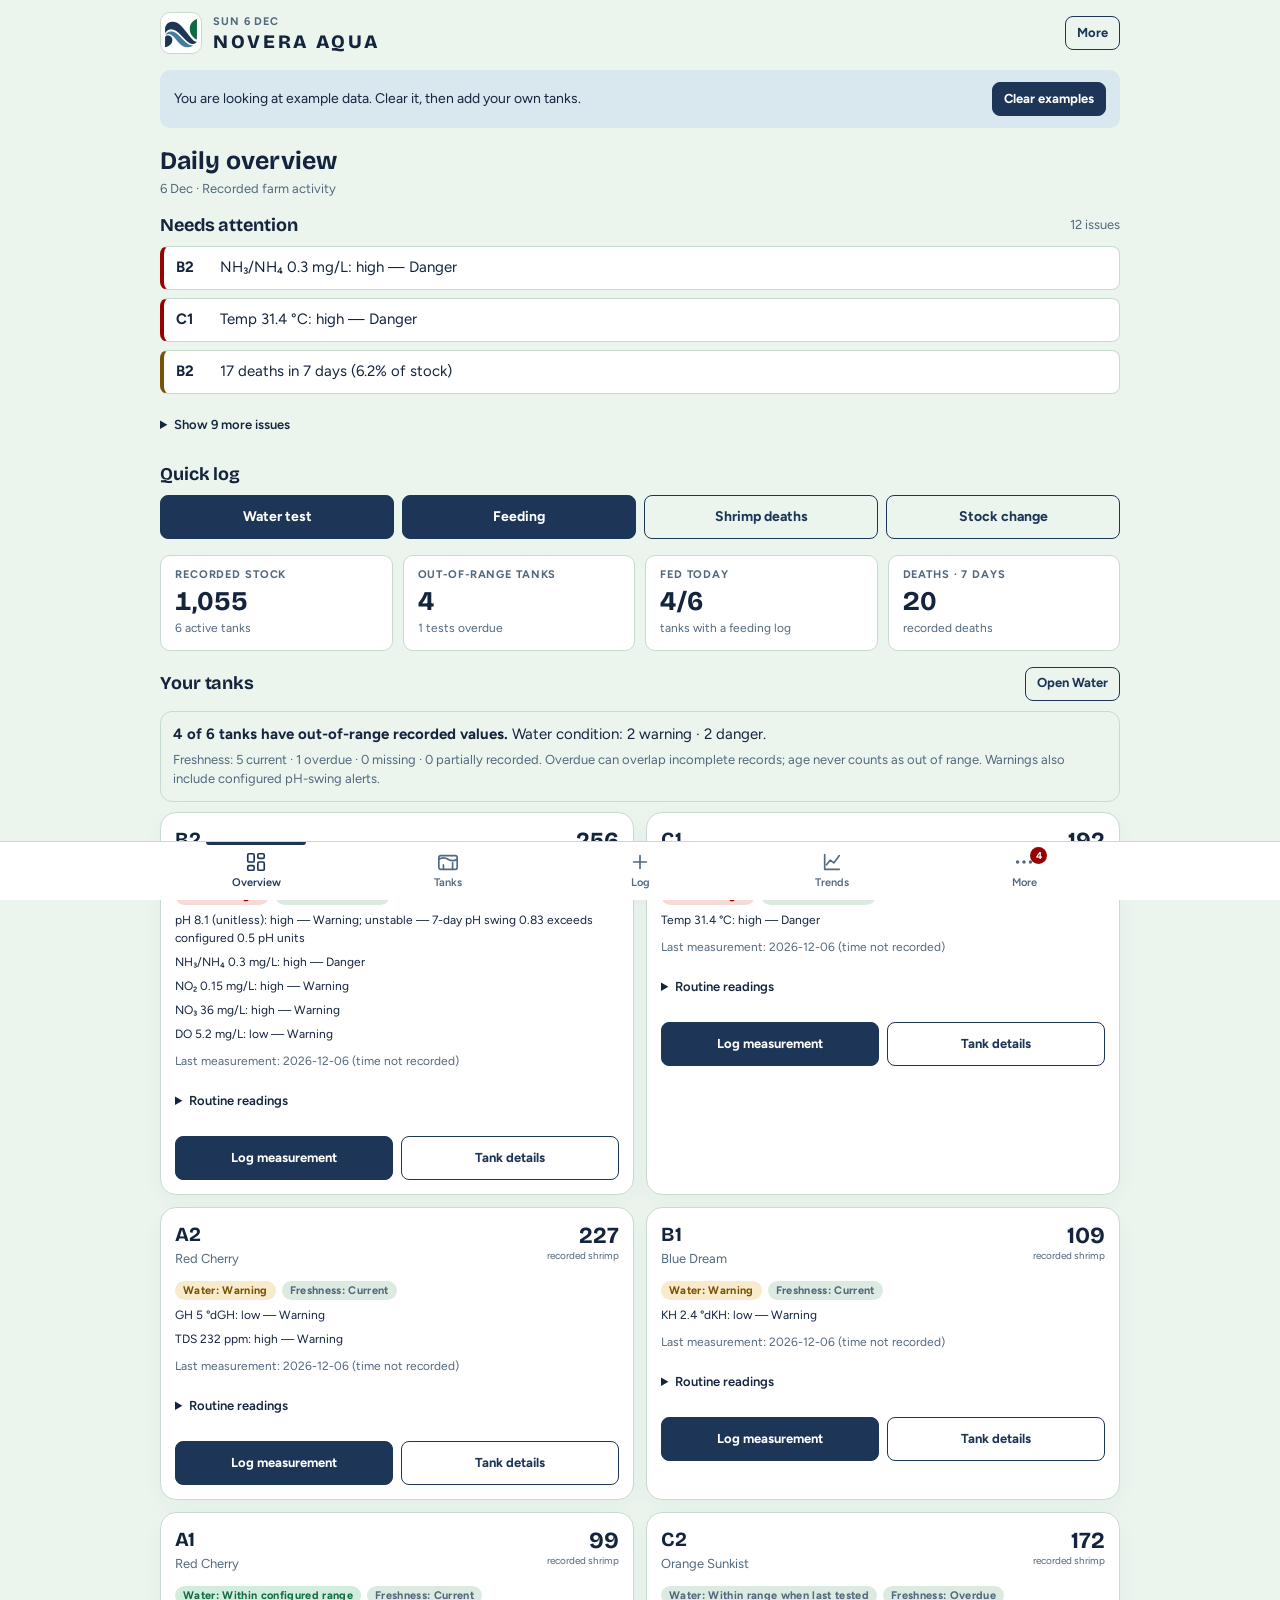
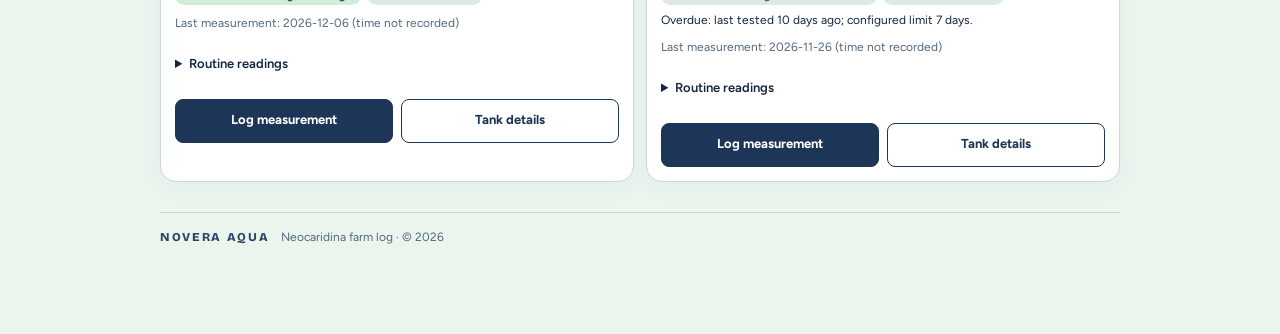
==== index.html @ b5bb6a32 "Streamline navigation and require explicit tank selection for manual logging" ====
<!doctype html>
<html lang="en">
<head>
<meta charset="utf-8">
<meta name="viewport" content="width=device-width,initial-scale=1,viewport-fit=cover">
<link rel="icon" type="image/png" href="./favicon.png">
<link rel="apple-touch-icon" href="./favicon.png">
<meta name="theme-color" content="#1D3557">
<style>:root{color-scheme:light;padding-top:env(safe-area-inset-top,0px);padding-bottom:env(safe-area-inset-bottom,0px)}html{scroll-padding-top:env(safe-area-inset-top,0px)}img{max-width:100%}[hidden]:not([hidden=until-found i]){display:none!important}

</style>
<title>NOVERA AQUA</title>
<link rel="stylesheet" href="./assets/ocr.css?v=20261026-1">
<script src="./assets/ocr-parser.js?v=20261026-1"></script>
<script src="./assets/ocr.js?v=20261026-1"></script>
<link rel="stylesheet" href="https://fonts.googleapis.com/css2?family=Bricolage+Grotesque:wght@500;700;800&family=Figtree:wght@400;500;600;700&display=swap">
<style>
/* Layout: branded masthead on the home view, sticky logo header, one column of cards (two on wide screens), bottom tab bar. Brand palette: Oxblood, Oxford Navy, Cerulean, Turf Green, Mint Cream. Status colours (ok / watch / danger) stay separate from the navy accent. */
:root{
  --logo:url("[data-uri]");
  --bg:#EBF5EE; --surface:#FFFFFF; --surface2:#DCEBE1; --ink:#14243D; --ink2:#2C4466; --muted:#52687D; --line:#C8DBD0;
  --accent:#1D3557; --accentInk:#FFFFFF; --accentSoft:#D9E7EF;
  --ok:#126B42; --okSoft:#D3EDDD; --warn:#7A5206; --warnSoft:#F8EBCB; --bad:#960200; --badSoft:#F6DAD7;
  --brandBg:#1D3557; --brandInk:#EBF5EE; --brandMuted:#B4CBDC; --cer:#457B9D; --green:#157A4C; --mint:#EBF5EE; --logoBg:#FFFFFF;
  --display:'Bricolage Grotesque',system-ui,-apple-system,'Segoe UI',sans-serif;
  --body:'Figtree',system-ui,-apple-system,'Segoe UI',sans-serif;
}
@media (prefers-color-scheme: dark){:root:not([data-theme="light"]){
  --bg:#0F1D2E; --surface:#16283D; --surface2:#1F3550; --ink:#E8F2EC; --ink2:#C3D4DC; --muted:#93A9BB; --line:#2B4764;
  --accent:#7FB4D3; --accentInk:#0B1A2B; --accentSoft:#1B3550;
  --ok:#55C58E; --okSoft:#15392A; --warn:#E6B24D; --warnSoft:#3B3015; --bad:#FF8A80; --badSoft:#4A1B1A; color-scheme:dark}}
:root[data-theme="dark"]{
  --bg:#0F1D2E; --surface:#16283D; --surface2:#1F3550; --ink:#E8F2EC; --ink2:#C3D4DC; --muted:#93A9BB; --line:#2B4764;
  --accent:#7FB4D3; --accentInk:#0B1A2B; --accentSoft:#1B3550;
  --ok:#55C58E; --okSoft:#15392A; --warn:#E6B24D; --warnSoft:#3B3015; --bad:#FF8A80; --badSoft:#4A1B1A; color-scheme:dark}

*{box-sizing:border-box}
body{margin:0;padding-block:0;padding-left:max(16px,env(safe-area-inset-left,0px));padding-right:max(16px,env(safe-area-inset-right,0px));
  background:var(--bg);color:var(--ink);font:15px/1.45 var(--body);-webkit-text-size-adjust:100%}
body::before{content:"";position:fixed;inset:0 0 auto;height:env(safe-area-inset-top,0px);z-index:10;background:var(--bg)}
.wrap{max-width:960px;margin:0 auto;padding-bottom:calc(88px + env(safe-area-inset-bottom,0px))}
h1,h2,h3,p{margin:0}
button,input,select,textarea{font:inherit;color:inherit}
:focus-visible{outline:2px solid var(--accent);outline-offset:2px}
.eyebrow{font:700 11px/1.2 var(--body);letter-spacing:.08em;text-transform:uppercase;color:var(--muted)}
.sub{color:var(--muted);font-size:13px}
.num{font-variant-numeric:tabular-nums}

.hd{position:sticky;top:env(safe-area-inset-top,0px);z-index:9;background:var(--bg);display:flex;justify-content:space-between;align-items:center;gap:12px;padding:12px 0 10px}
.brand{display:flex;align-items:center;gap:11px;min-width:0}
.logo{flex:none;width:42px;height:42px;border-radius:10px;background:var(--logoBg) var(--logo) center/80% no-repeat;border:1px solid var(--line)}
.wm{font:800 19px/1 var(--display);letter-spacing:.14em;color:var(--ink);margin-top:4px;white-space:nowrap}
section{margin-top:22px}
section>h2,.sec-h h2{font:700 18px/1.2 var(--display);letter-spacing:-.005em}
.sec-h{display:flex;justify-content:space-between;align-items:center;gap:10px;margin-bottom:10px;flex-wrap:wrap}
section>h2{margin-bottom:10px}

.mast{margin-top:6px;border-radius:14px;overflow:hidden;background:var(--brandBg);color:var(--brandInk)}
.mast-in{display:flex;gap:16px;align-items:center;padding:20px 18px}
.mast .logo{width:78px;height:78px;border-radius:16px;border:0}
.mast .mt{min-width:0}
.mast .eyebrow{color:var(--brandMuted)}
.mast h1{font:800 clamp(24px,7vw,36px)/1 var(--display);letter-spacing:.14em;margin:7px 0 8px;overflow-wrap:anywhere}
.mast .ln{font-size:14px;color:var(--brandMuted);max-width:46ch}
.strip{display:flex;height:5px}
.strip i{flex:1}.strip i:nth-child(1){background:var(--cer)}.strip i:nth-child(2){background:var(--green)}.strip i:nth-child(3){background:var(--mint)}

.btn{min-height:40px;padding:0 14px;border-radius:8px;border:1px solid var(--accent);background:var(--accent);color:var(--accentInk);font-weight:700;font-size:14px;cursor:pointer;display:inline-flex;align-items:center;justify-content:center;gap:6px}
.btn.ghost{background:transparent;color:var(--accent)}
.btn.sm{min-height:34px;padding:0 11px;font-size:13px}
.btn.danger{border-color:var(--bad);color:var(--bad);background:transparent}
.btn.armed{background:var(--bad);color:#fff;border-color:var(--bad)}
.btn[disabled]{opacity:.5}
.actions{display:flex;flex-wrap:wrap;gap:8px}
.seg{display:inline-flex;border:1px solid var(--accent);border-radius:8px;overflow:hidden}
.seg button{min-height:40px;padding:0 14px;background:transparent;border:0;color:var(--accent);font-weight:700;font-size:14px;cursor:pointer}
.seg button+button{border-left:1px solid var(--accent)}
.seg button[aria-pressed="true"]{background:var(--accent);color:var(--accentInk)}

.card{background:var(--surface);border:1px solid var(--line);border-radius:10px;padding:14px;min-width:0}
.stack{display:grid;gap:10px}
.stack.cols{grid-template-columns:repeat(auto-fill,minmax(min(100%,360px),1fr))}
.tiles{display:grid;grid-template-columns:1fr 1fr;gap:10px;margin-top:12px}
.quick{display:grid;grid-template-columns:1fr 1fr;gap:8px}
@media(min-width:640px){.quick{grid-template-columns:repeat(4,1fr)}}
.quick .btn{width:100%}
.choose{display:grid;gap:8px;padding-bottom:16px}
.choose .btn{width:100%;justify-content:flex-start}
@media(min-width:640px){.tiles{grid-template-columns:repeat(4,1fr)}}
.tile{background:var(--surface);border:1px solid var(--line);border-radius:10px;padding:12px 14px;min-width:0}
.tile .v{font:700 28px/1.1 var(--display);margin-top:6px;font-variant-numeric:tabular-nums;overflow-wrap:anywhere}
.tile .s{font-size:12px;color:var(--muted);margin-top:3px}
.tile.l1 .v{color:var(--warn)} .tile.l2 .v{color:var(--bad)}

.pill{display:inline-block;font:700 11px/1 var(--body);letter-spacing:.03em;padding:4px 8px;border-radius:99px;white-space:nowrap}
.pill.l0{background:var(--okSoft);color:var(--ok)} .pill.l1{background:var(--warnSoft);color:var(--warn)} .pill.l2{background:var(--badSoft);color:var(--bad)}
.pill.none{background:var(--surface2);color:var(--muted)}
.m .pill{margin-left:6px;vertical-align:middle}
.tag{display:inline-block;font:600 11px/1 var(--body);padding:4px 7px;border-radius:5px;background:var(--surface2);color:var(--ink2)}

.banner{margin-top:6px;padding:12px 14px;border-radius:10px;background:var(--accentSoft);color:var(--ink);display:flex;gap:12px;align-items:center;justify-content:space-between;flex-wrap:wrap}
.banner p{flex:1 1 220px;font-size:14px}

.al-list{display:grid;gap:8px;margin:0;padding:0;list-style:none}
@media(min-width:760px){.al-list{grid-template-columns:1fr 1fr}}
.al{display:flex;gap:10px;align-items:flex-start;background:var(--surface);border:1px solid var(--line);border-left-width:4px;border-radius:8px;padding:10px 12px;min-width:0}
.al.l2{border-left-color:var(--bad)} .al.l1{border-left-color:var(--warn)} .al.l0{border-left-color:var(--accent)}
.al .t{font-weight:700;min-width:34px}
.al .x{flex:1;min-width:0}
.al .x small{display:block;color:var(--muted);font-size:12px}
.allgood{background:var(--okSoft);color:var(--ok);padding:12px 14px;border-radius:10px;font-weight:600}

.qrow{display:flex;gap:10px;align-items:center;flex-wrap:wrap;width:100%;text-align:left;background:var(--surface);border:1px solid var(--line);border-radius:8px;padding:10px 12px;cursor:pointer}
.qrow b{min-width:34px}
.mini{font:600 12px/1 var(--body);padding:4px 7px;border-radius:5px;font-variant-numeric:tabular-nums}
.mini.l1{background:var(--warnSoft);color:var(--warn)} .mini.l2{background:var(--badSoft);color:var(--bad)}
.okline{color:var(--muted);font-size:13px}

.legend{display:flex;flex-wrap:wrap;gap:8px 14px;font-size:12px;color:var(--muted);align-items:center}
.wq header{display:flex;justify-content:space-between;gap:10px;align-items:flex-start;margin-bottom:10px}
.wq h3,.tk h3,.fc h3{font:700 17px/1.2 var(--display)}
.wq .r{display:flex;flex-direction:column;align-items:flex-end;gap:4px}
.wq .age{font-size:12px;color:var(--muted)}
.chips{display:grid;grid-template-columns:repeat(3,1fr);gap:6px}
.chip{padding:6px 8px;border-radius:6px;border:1px solid transparent;background:var(--surface2);min-width:0}
.chip .cl{display:block;font:600 11px/1.2 var(--body);color:var(--muted)}
.chip .cv{font:700 16px/1.3 var(--display);font-variant-numeric:tabular-nums;white-space:nowrap}
.chip .ar{font-size:11px;margin-left:3px}
.chip.l1{background:var(--warnSoft);border-color:var(--warn)} .chip.l1 .cv,.chip.l1 .cl{color:var(--warn)}
.chip.l2{background:var(--badSoft);border-color:var(--bad)} .chip.l2 .cv,.chip.l2 .cl{color:var(--bad)}
.chip.none .cv{color:var(--muted)}
.note{font-size:13px;margin-top:10px;color:var(--warn)}
.wq .foot{display:flex;justify-content:space-between;align-items:center;margin-top:10px;gap:10px}

.fld{display:flex;flex-direction:column;gap:5px;margin-bottom:12px;min-width:0}
.fld>span{font:600 12px/1.2 var(--body);color:var(--ink2)}
.fld input,.fld select,.fld textarea{width:100%;min-height:44px;padding:8px 10px;border:1px solid var(--line);border-radius:8px;background:var(--surface);color:var(--ink)}
.fld small{font-size:11px;color:var(--muted)}
.grid2{display:grid;grid-template-columns:1fr 1fr;gap:0 12px}
.chk{display:flex;gap:8px;align-items:center;font-size:14px}
.chk input{width:18px;height:18px;accent-color:var(--accent)}
.inline-sel{display:flex;gap:10px;flex-wrap:wrap}
.inline-sel .fld{margin:0;flex:1 1 140px}

.tbl-wrap{overflow-x:auto;border:1px solid var(--line);border-radius:10px;background:var(--surface)}
table{border-collapse:collapse;width:100%;min-width:520px;font-variant-numeric:tabular-nums;font-size:13px}
th{font:700 11px/1.2 var(--body);letter-spacing:.06em;text-transform:uppercase;color:var(--muted);text-align:left;padding:9px 10px;border-bottom:1px solid var(--line);white-space:nowrap}
td{padding:8px 10px;border-bottom:1px solid var(--line);white-space:nowrap}
tr:last-child td{border-bottom:0}
td.r,th.r{text-align:right}
td.l1{color:var(--warn);font-weight:700} td.l2{color:var(--bad);font-weight:700}

.list{display:grid;gap:0;background:var(--surface);border:1px solid var(--line);border-radius:10px}
.li{display:flex;gap:10px;align-items:center;justify-content:space-between;padding:10px 12px;border-bottom:1px solid var(--line);flex-wrap:wrap}
.li:last-child{border-bottom:0}
.li .m{min-width:0;flex:1 1 200px}
.li .m small{display:block;color:var(--muted);font-size:12px;overflow-wrap:anywhere}
.li .acts{display:flex;gap:6px;flex-wrap:wrap;justify-content:flex-end}
.empty{color:var(--muted);padding:14px;text-align:center;font-size:14px}

.tk{display:flex;flex-direction:column;gap:10px}
.tk .top{display:flex;justify-content:space-between;gap:10px;align-items:flex-start}
.tk .big{font:700 30px/1 var(--display);font-variant-numeric:tabular-nums;text-align:right}
.tk .big small{display:block;font:500 12px var(--body);color:var(--muted);margin-top:4px}
.tk .meta{display:flex;flex-wrap:wrap;gap:6px;align-items:center}
.bar{height:8px;background:var(--surface2);border-radius:99px;overflow:hidden}
.bar>i{display:block;height:100%;background:var(--accent);border-radius:99px}
.bar.over>i{background:var(--warn)}
.fc .nums{display:flex;justify-content:space-between;gap:10px;align-items:flex-end;margin:8px 0}
.fc .nums .b{font:700 24px/1 var(--display);font-variant-numeric:tabular-nums}
.fc .nums small{display:block;font-size:12px;color:var(--muted);margin-top:3px}
.fc .adj{display:flex;flex-wrap:wrap;gap:6px;margin:8px 0}
.fc .foot{display:flex;justify-content:space-between;align-items:center;gap:10px;margin-top:10px;flex-wrap:wrap}

.chart{width:100%;height:auto;display:block;overflow:visible}
.chart text{font:11px var(--body);fill:var(--muted)}
.chart .grid{stroke:var(--line);stroke-width:1}
.chart .band{fill:var(--okSoft)}
.chart .ln{fill:none;stroke:var(--accent);stroke-width:2;stroke-linejoin:round;stroke-linecap:round}
.chart .p0{fill:var(--ok)} .chart .p1{fill:var(--warn)} .chart .p2{fill:var(--bad)}
.chart .pt{stroke:var(--surface);stroke-width:2}
.chart .barr{fill:var(--accent)}
.chart .val{fill:var(--ink);font-weight:700}
.chart .today{fill:var(--ink);font-weight:700}
.causes{display:grid;gap:8px}
.cause{display:grid;grid-template-columns:130px 1fr 28px;gap:10px;align-items:center;font-size:13px}
.cause .bar{height:8px}
@media(max-width:420px){.cause{grid-template-columns:100px 1fr 24px}}

.ft{margin-top:30px;padding:16px 0 0;border-top:1px solid var(--line);display:flex;gap:6px 12px;flex-wrap:wrap;align-items:center;color:var(--muted);font-size:12px}
.ft .wm{font-size:12px;margin:0;color:var(--ink2)}

.tabs{position:fixed;left:0;right:0;bottom:0;z-index:20;background:var(--surface);border-top:1px solid var(--line);padding:0 max(8px,env(safe-area-inset-left,0px)) env(safe-area-inset-bottom,0px) max(8px,env(safe-area-inset-right,0px))}
.tabs .in{max-width:960px;margin:0 auto;display:grid;grid-template-columns:repeat(6,1fr)}
.tab{background:none;border:0;color:var(--muted);font:600 11px/1 var(--body);padding:9px 2px 8px;display:flex;flex-direction:column;align-items:center;gap:4px;position:relative;min-height:56px;cursor:pointer}
.tab svg{width:22px;height:22px;fill:none;stroke:currentColor;stroke-width:1.8;stroke-linecap:round;stroke-linejoin:round}
.tab[aria-current="page"]{color:var(--accent)}
.tab[aria-current="page"]::before{content:"";position:absolute;top:0;left:24%;right:24%;height:3px;background:var(--accent);border-radius:0 0 3px 3px}
.tab .badge{position:absolute;top:5px;left:calc(50% + 6px);min-width:17px;height:17px;border-radius:99px;background:var(--bad);color:#fff;font:700 10px/17px var(--body);text-align:center;padding:0 4px}

#sheet[hidden]{display:none}
#sheet{position:fixed;inset:0;z-index:40}
#sheet .bd{position:absolute;inset:0;background:rgba(7,18,30,.55)}
#sheet .panel{position:absolute;left:0;right:0;bottom:0;max-width:560px;margin:0 auto;max-height:92%;overflow:auto;background:var(--bg);border-radius:16px 16px 0 0;padding:0 max(16px,env(safe-area-inset-left,0px)) calc(20px + env(safe-area-inset-bottom,0px)) max(16px,env(safe-area-inset-right,0px))}
#sheet .sh-head{position:sticky;top:0;background:var(--bg);display:flex;justify-content:space-between;align-items:center;gap:10px;padding:14px 0 10px;z-index:1}
#sheet .sh-head h2{font:700 19px/1.2 var(--display)}
.err{background:var(--badSoft);color:var(--bad);padding:9px 12px;border-radius:8px;font-size:14px;margin-bottom:12px;font-weight:600}
.hintbox{background:var(--accentSoft);border-radius:8px;padding:9px 12px;font-size:13px;margin-bottom:12px}
#toast{position:fixed;left:50%;transform:translateX(-50%);bottom:calc(76px + env(safe-area-inset-bottom,0px));z-index:50;max-width:min(92vw,520px);background:var(--ink);color:var(--bg);padding:10px 14px;border-radius:8px;font-size:14px;font-weight:600;opacity:0;pointer-events:none;transition:opacity .2s}
#toast.on{opacity:1}
.rng td{padding:6px 6px}
.rng input{width:100%;min-width:58px;min-height:38px;padding:4px 6px;border:1px solid var(--line);border-radius:6px;background:var(--surface);text-align:right}
.rng input.bad{border-color:var(--bad)}
textarea.bk{width:100%;min-height:110px;font:12px/1.4 ui-monospace,Menlo,Consolas,monospace;padding:10px;border:1px solid var(--line);border-radius:8px;background:var(--surface);color:var(--ink)}
@media (prefers-reduced-motion:reduce){*{transition:none!important}}
.water-gauges{display:grid;grid-template-columns:1fr;gap:12px;width:100%;margin-top:12px}.water-gauge{min-width:0}.gauge-label,.gauge-caption{display:flex;justify-content:space-between;gap:8px}.gauge-label{font-size:13px}.gauge-label b{font-variant-numeric:tabular-nums}.gauge-track{position:relative;height:8px;margin:9px 7px;background:var(--warnSoft);border-radius:9px;border:1px solid var(--line)}.gauge-optimal{position:absolute;top:-1px;height:8px;border-radius:8px;background:var(--ok);opacity:.65;min-width:3px}.gauge-thumb{position:absolute;top:50%;width:16px;height:16px;border:3px solid var(--surface);border-radius:50%;background:var(--ok);box-shadow:0 0 0 1px var(--ink2);transform:translate(-50%,-50%)}.l1 .gauge-thumb{background:var(--warn)}.l2 .gauge-thumb{background:var(--bad)}.gauge-caption{font-size:10px;color:var(--muted);flex-wrap:wrap}.tank-rate{display:flex;align-items:center;justify-content:space-between;gap:8px;flex-wrap:wrap;margin-top:12px}.foot{flex-wrap:wrap}
/* Tank World uses the existing brand tokens and a flat SVG illustration style. */
.tabs .in{grid-template-columns:repeat(7,minmax(0,1fr))}.tw-heading{display:flex;justify-content:space-between;gap:16px;align-items:center;margin:16px 0}.tw-heading h1{font:700 32px var(--display)}.tw-toolbar{display:flex;flex-wrap:wrap;align-items:center;gap:16px;margin:16px 0;font-size:13px}.tw-toolbar input[type=number]{width:62px}.tw-toolbar select,.tw-detail select{padding:7px;border:1px solid var(--line);border-radius:8px;background:var(--surface)}.tw-grid{display:grid;grid-template-columns:repeat(2,minmax(0,1fr));gap:20px;margin:18px 0}.tw-card{background:var(--surface);border:1px solid var(--line);border-radius:16px;padding:14px;text-align:left;cursor:pointer;min-width:0;box-shadow:0 7px 22px #1d355709;transition:box-shadow .2s}.tw-card:hover{box-shadow:0 7px 25px #1d355725}.tw-selected{outline:3px solid var(--cer);outline-offset:3px}.tw-card-head{display:flex;justify-content:space-between;gap:8px;margin-bottom:12px}.tw-card-head strong{font:700 20px var(--display)}.tw-scene{display:flex;align-items:center;gap:10px}.tw-status{display:flex;flex-direction:column;gap:5px;align-items:center;flex:0 0 48px;font-size:11px;font-weight:700}.tw-status svg{width:29px;height:29px}.tw-s0{color:var(--ok)}.tw-s1{color:var(--warn)}.tw-s2{color:var(--bad)}.tw-aquarium{width:calc(100% - 58px);height:auto;overflow:hidden}.tw-card-body{padding:12px 0 0 58px}.tw-count{font:700 23px var(--display);display:block;margin:4px 0 10px}.tw-variants{display:flex;gap:7px;flex-wrap:wrap;margin-bottom:12px}.tw-variant{font-size:12px;display:inline-flex;align-items:center;gap:5px}.tw-variant i{width:8px;height:8px;border-radius:2px}.tw-readings{display:flex;flex-wrap:wrap;gap:10px;font-size:12px;padding:9px 0;border-top:1px solid var(--line)}.tw-prompt{padding:30px;text-align:center;color:var(--muted)}.tw-detail{scroll-margin-top:90px;margin:25px 0}.tw-detail h3{margin:22px 0 10px}.tw-detail .tw-large{max-height:380px}.tw-detail .actions{margin:16px 0}.tw-parameters{display:grid;grid-template-columns:repeat(3,1fr);gap:10px;margin:18px 0}.tw-parameters>div{border:1px solid var(--line);padding:12px;border-radius:10px;display:flex;flex-direction:column;gap:5px;font-size:12px}.tw-parameters strong{font-size:21px}.tw-warnings{padding-left:20px;font-size:13px}.tw-detail .chart{max-height:280px}.tw-swim{animation:tw-drift var(--duration) ease-in-out var(--delay) infinite alternate}.tw-tail{transform-box:fill-box;transform-origin:right center;animation:tw-tail 2.7s ease-in-out infinite alternate}.tw-particle{animation:tw-rise 14s linear var(--delay) infinite}.tw-water{animation:tw-surface 5s ease-in-out infinite alternate}@keyframes tw-drift{0%{transform:translate(-20px,0)}45%{transform:translate(35px,-7px)}100%{transform:translate(5px,5px)}}@keyframes tw-tail{to{transform:rotate(9deg)}}@keyframes tw-rise{to{transform:translateY(-30px);opacity:.1}}@keyframes tw-surface{to{transform:translateY(2px)}}.tw-still *{animation:none!important;scroll-behavior:auto!important}@media(prefers-reduced-motion:reduce){.tw-world *{animation:none!important;transition:none!important;scroll-behavior:auto!important}}@media(max-width:650px){.tw-grid{grid-template-columns:1fr}.tw-parameters{grid-template-columns:repeat(2,1fr)}.tw-heading h1{font-size:27px}.tab{font-size:9px}.tw-card-body{padding-left:58px}.tw-heading{align-items:flex-start}}


.water-status-pair{display:flex;flex-wrap:wrap;gap:6px;margin:6px 0}.water-status-pair .pill{white-space:normal;text-align:left}.water-causes{display:grid;gap:6px;font-size:12px;line-height:1.5}.water-summary{border:1px solid var(--line);border-radius:12px;padding:12px;margin:10px 0}.water-summary p+p{margin-top:6px}.water-gauge.none .gauge-optimal{background:var(--surface2)}.water-gauge.none{color:var(--muted)}.tw-status-neutral{color:var(--muted)}

.daily-heading{margin:18px 0 14px}.daily-heading h1{font:700 25px var(--display);margin:0 0 4px}.daily-overview section{margin-top:16px}.daily-urgent .al-list{grid-template-columns:1fr}.more-alerts,.routine-readings,.world-settings{margin-top:10px}.more-alerts summary,.routine-readings summary,.world-settings summary{padding:12px 0;font-weight:600;cursor:pointer;font-size:13px;min-height:44px}.daily-tiles .v{font-size:27px}.daily-tank-grid{display:grid;grid-template-columns:repeat(2,minmax(0,1fr));gap:12px}.daily-tank{padding:14px;overflow-wrap:anywhere}.daily-tank .tw-card-head{align-items:flex-start}.daily-tank h3{font:700 20px var(--display);margin:0 0 4px}.daily-stock{text-align:right;flex-shrink:0;display:flex;flex-direction:column;font-size:10px;color:var(--muted)}.daily-stock strong{font-size:23px;color:var(--ink)}.daily-stamp{font-size:12px;color:var(--muted);margin-top:10px}.daily-card-actions{display:grid;grid-template-columns:1fr 1fr;gap:8px;margin-top:12px}.daily-card-actions .btn{min-height:44px;padding:10px 6px;white-space:normal}.daily-tank .tw-aquarium,.tw-detail .tw-aquarium{width:100%}.daily-tank .water-causes:empty{display:none}.world-view-controls{display:flex;flex-wrap:wrap;gap:12px;justify-content:space-between;align-items:center}.world-view-controls .seg button{min-height:44px}.world-view-controls .chk{min-height:44px;margin:0}.world-settings{border:1px solid var(--line);padding:0 12px;border-radius:10px;background:var(--surface)}.world-settings .tw-toolbar{margin:8px 0 14px}.illustration-note{font-size:11px}.tw-compact{gap:12px}.tw-heading h1{font-size:25px}.daily-log .quick{grid-template-columns:repeat(4,minmax(0,1fr))}.daily-log .btn{min-height:44px}.daily-tiles{margin-top:16px}.daily-tank .tw-readings{border:0}.tw-detail{min-width:0;overflow-wrap:anywhere}
@media(max-width:360px){.wm{font-size:13px;letter-spacing:1px}.brand{gap:7px}}
@media(max-width:600px){.daily-tank-grid,.tw-grid{grid-template-columns:1fr;gap:12px}.daily-log .quick{grid-template-columns:1fr 1fr;gap:8px}.daily-tiles{grid-template-columns:1fr 1fr;gap:8px}.daily-tiles .tile{padding:12px}.daily-tiles .eyebrow{font-size:10px}.daily-tiles .v{font-size:25px}.daily-heading{margin-top:14px}.world-view-controls{gap:8px}.tw-heading{gap:8px}.tw-heading .btn{min-height:44px}.daily-tank .water-status-pair{flex-direction:column;align-items:flex-start}.daily-tank .water-causes{font-size:13px}.water-summary{font-size:13px}.water-summary .sub{font-size:11px}.tw-detail .actions .btn{min-height:44px}.daily-tank .pill{line-height:1.45}.world-settings input[type=number]{min-height:44px}}
/* Compact Water monitoring: detailed readings remain user-opened. */
.water-filters{display:flex;flex-wrap:wrap;gap:8px;margin:14px 0 8px}.water-filters .btn{min-height:44px;white-space:normal;text-align:left}.water-filters [aria-pressed=true]{background:var(--brandBg);color:#fff;border-color:var(--brandBg)}.water-filter-help{margin-bottom:10px}.water-summary-details summary{cursor:pointer;padding:12px 0;min-height:44px;font-size:13px;font-weight:600}.water-compact-grid{display:grid;grid-template-columns:repeat(2,minmax(0,1fr));gap:12px;align-items:start;margin-top:10px}.water-compact{padding:16px;min-width:0;overflow-wrap:anywhere}.water-compact h3{font-size:21px;margin:0 0 4px}.water-compact header{margin-bottom:10px}.water-compact .water-causes p{font-size:14px;margin:8px 0;line-height:1.5}.water-stamp{font-size:12px;color:var(--muted);margin:12px 0}.water-card-actions{display:grid;grid-template-columns:1fr 1fr;gap:8px}.water-card-actions .btn,.water-expand{min-height:44px}.water-expand{width:100%;margin-top:10px;white-space:normal}.water-history summary{cursor:pointer;min-height:44px;padding:14px 0;font-weight:600;font-size:13px}.water-inline-trend{margin:14px 0;padding-top:12px;border-top:1px solid var(--line)}.water-inline-trend h4{margin:0 0 10px}.water-inline-trend .fld{max-width:100%}.water-history-entry{border-top:1px solid var(--line);padding:12px 0}.water-history-entry h4{margin:0 0 8px}.water-history-entry dl{display:grid;grid-template-columns:repeat(2,minmax(0,1fr));gap:8px;margin:12px 0}.water-history-entry dl>div{padding:8px;background:var(--bg);border-radius:6px}.water-history-entry dt{font-size:12px}.water-history-entry dd{margin:3px 0 0;font-weight:600;font-size:13px}.water-all-history{margin-top:18px}.water-compact .water-gauges{margin-top:12px}.water-compact .water-status-pair{flex-wrap:wrap}.water-monitor .sec-h{align-items:flex-start}.water-monitor .sec-h>.btn{flex-shrink:0}
@media(max-width:600px){.water-compact-grid{grid-template-columns:1fr}.water-filters{display:grid;grid-template-columns:1fr 1fr}.water-filters .btn:last-child{grid-column:1/-1}.water-compact{padding:14px}.water-compact .water-status-pair{flex-direction:column;align-items:flex-start}.water-monitor .sec-h h2{font-size:22px}.water-monitor .sec-h{gap:8px}.water-monitor .water-gauges{grid-template-columns:1fr 1fr}}

/* Five primary destinations and clear manual logging context. */
.tabs .in{grid-template-columns:repeat(5,minmax(0,1fr))}.tab{font-size:11px;min-height:58px}.nav-choices{display:grid;grid-template-columns:1fr 1fr;gap:12px;margin:18px 0}.nav-choice{font:inherit;text-align:left;cursor:pointer;padding:18px;color:var(--ink);min-height:100px;border:1px solid var(--line)}.nav-choice strong{display:block;font-size:20px;color:var(--brandBg);margin-bottom:7px}.nav-choice span{font-size:14px;line-height:1.5}.log-tank-context{padding:14px;margin-bottom:16px;border-left:4px solid var(--brandBg);background:var(--mint);font-size:18px;font-weight:700;color:var(--brandBg)}.save-notice{padding:14px;border:1px solid var(--green);border-radius:10px;background:var(--mint);display:flex;gap:10px;justify-content:space-between;align-items:center;margin:12px 0}.back-more{margin:12px 0}.nav-choice:focus-visible{outline:3px solid var(--cer);outline-offset:2px}#sheet select,#sheet input:not([type=checkbox]),#sheet button{min-height:44px}#sheetErr{scroll-margin-top:12px} .water-inline-trend select{max-width:100%}
@media(max-width:400px){.nav-choices{grid-template-columns:1fr}.save-notice{align-items:flex-start;flex-direction:column}}
</style>
</head>
<body>
<div class="wrap">
  <header class="hd" id="hdr"></header>
  <main id="main"></main>
</div>
<nav class="tabs" id="tabs" aria-label="Sections"></nav>
<div id="sheet" hidden><div class="bd" data-act="sheet-close"></div><div class="panel" id="panel" role="dialog" aria-modal="true"></div></div>
<div id="toast" role="status" aria-live="polite"></div>

<script>
(function(){
'use strict';
/* ---------- helpers ---------- */
var $=function(s,r){return (r||document).querySelector(s);};
var esc=function(s){return String(s==null?'':s).replace(/[&<>"']/g,function(c){return {'&':'&amp;','<':'&lt;','>':'&gt;','"':'&quot;',"'":'&#39;'}[c];});};
var pad=function(n){return String(n).padStart(2,'0');};
var ymd=function(d){return d.getFullYear()+'-'+pad(d.getMonth()+1)+'-'+pad(d.getDate());};
var today=function(){return ymd(new Date());};
var nowHM=function(){var d=new Date();return pad(d.getHours())+':'+pad(d.getMinutes());};
var parseD=function(s){var a=s.split('-').map(Number);return new Date(a[0],a[1]-1,a[2]);};
var addDays=function(s,n){var d=parseD(s);d.setDate(d.getDate()+n);return ymd(d);};
var diffDays=function(a,b){return Math.round((parseD(a)-parseD(b))/864e5);};
var MON=['Jan','Feb','Mar','Apr','May','Jun','Jul','Aug','Sep','Oct','Nov','Dec'];
var DOW=['Sun','Mon','Tue','Wed','Thu','Fri','Sat'];
var fmtD=function(s){var d=parseD(s);return d.getDate()+' '+MON[d.getMonth()];};
var ago=function(n){return addDays(today(),-n);};
var fmtN=function(n){return Number(n).toLocaleString('en-US');};
var r2=function(x){return Math.round(x*100)/100;};
var rd=function(x){return +Number(x).toPrecision(4);};
var trimN=function(x,dp){return String(+Number(x).toFixed(dp));};
/* feed amounts run from fractions of a milligram up to grams */
var fmtMg=function(mg){
  if(!(mg>0))return '0 mg';
  if(mg>=1000)return trimN(mg/1000,2)+' g';
  if(mg>=100)return trimN(mg,0)+' mg';
  if(mg>=10)return trimN(mg,1)+' mg';
  if(mg>=1)return trimN(mg,2)+' mg';
  return String(+mg.toPrecision(3))+' mg';
};
var fmtG=function(g){return fmtMg(g*1000);};
var fmtPct=function(x){return trimN(x,4)+'%';};
var seqOf=function(id){return +String(id).slice(1)||0;};
var byDateDesc=function(a,b){return b.date.localeCompare(a.date)||seqOf(b.id)-seqOf(a.id);};

/* ---------- reference data ---------- */
var PARAMS=[
  {k:'temp',label:'Temp',unit:'°C',dp:1,hint:''},
  {k:'ph',label:'pH',unit:'',dp:2,hint:'Must stay stable'},
  {k:'gh',label:'GH',unit:'°dGH',dp:1,hint:''},
  {k:'kh',label:'KH',unit:'°dKH',dp:1,hint:''},
  {k:'tds',label:'TDS',unit:'ppm',dp:0,hint:''},
  {k:'nh3',label:'NH₃/NH₄',unit:'mg/L',dp:2,hint:'Ideal is 0'},
  {k:'no2',label:'NO₂',unit:'mg/L',dp:2,hint:'Ideal is 0'},
  {k:'no3',label:'NO₃',unit:'mg/L',dp:0,hint:'0 is best, 10–20 is fine'},
  {k:'do',label:'DO',unit:'mg/L',dp:1,open:true,hint:'Dissolved oxygen, above 6'}
];
/* optimal = NOVERA AQUA targets; limits are starting values the farm can edit */
var DEF_RANGES={
  temp:{omin:25,omax:29,lmin:22,lmax:31},
  ph:{omin:6.5,omax:8,lmin:6,lmax:8.5},
  gh:{omin:6,omax:13,lmin:4,lmax:16},
  kh:{omin:3,omax:4,lmin:2,lmax:6},
  tds:{omin:170,omax:210,lmin:120,lmax:300},
  nh3:{omin:0,omax:0,lmin:0,lmax:0.25},
  no2:{omin:0,omax:0,lmin:0,lmax:0.25},
  no3:{omin:0,omax:20,lmin:0,lmax:40},
  do:{omin:6,omax:99,lmin:4,lmax:99}
};
var STAGES=['Fry/juvenile','Grow-out','Breeders','Holding'];
var CAUSES=['Molting','Water quality','Temperature','Acclimation / transport','Disease','Unknown','Other'];
var MORT_ALERT=0.05;
var CHECK_MS=2*3600*1000;
var LEVEL=['Within configured range','Warning','Danger'];
var ICONS={
  overview:'<rect x="3" y="3" width="7" height="9" rx="1.5"/><rect x="14" y="3" width="7" height="5" rx="1.5"/><rect x="14" y="12" width="7" height="9" rx="1.5"/><rect x="3" y="16" width="7" height="5" rx="1.5"/>',
  stock:'<path d="M3 7l9-4 9 4-9 4-9-4z"/><path d="M3 12l9 4 9-4"/><path d="M3 17l9 4 9-4"/>',
  mortality:'<path d="M3 7l6 6 4-4 8 8"/><path d="M21 11v6h-6"/>',
  water:'<path d="M12 3s6 6.5 6 11a6 6 0 0 1-12 0c0-4.5 6-11 6-11z"/>',
  feeding:'<path d="M3 11h18a9 9 0 0 1-18 0z"/><path d="M8 7c0-1.5 1-2 1-3M13 7c0-1.5 1-2 1-3"/>',
  schedule:'<rect x="3" y="5" width="18" height="16" rx="2"/><path d="M16 3v4M8 3v4M3 10h18"/>'
};
var TABS=[['overview','Overview'],['world','Tanks'],['log','Log'],['trends','Trends'],['more','More']];

/* ---------- state ---------- */
var KEY='noveraAqua.v2';
var S=null, CNT={}, memOnly=false;
var UI={tab:'overview',wTank:null,wParam:'ph',wOnly:false,sFilter:'all',mFilter:'all',fFilter:'all',weekStart:null};
var nid=function(p){S.seq=(S.seq||0)+1;return p+S.seq;};
var clone=function(o){return JSON.parse(JSON.stringify(o));};
function defSettings(){return {ranges:clone(DEF_RANGES),shrimpMg:75,feedA:0.03,feedB:0.05,feedOpt:'a',feedings:2,adjust:true,phSwing:0.5};}
function mergeSettings(s){
  var d=defSettings();s=s||{};
  Object.keys(d.ranges).forEach(function(k){d.ranges[k]=Object.assign(d.ranges[k],(s.ranges||{})[k]||{});});
  if(s.shrimpMg>0)d.shrimpMg=+s.shrimpMg;
  if(s.feedA>0)d.feedA=+s.feedA;
  if(s.feedB>0)d.feedB=+s.feedB;
  if(s.feedOpt==='b')d.feedOpt='b';
  if(s.feedings>=1&&s.feedings<=6)d.feedings=s.feedings;
  if(s.adjust===false)d.adjust=false;
  if(s.phSwing>0)d.phSwing=+s.phSwing;
  d.worldStaleDays=Number.isInteger(s.worldStaleDays)&&s.worldStaleDays>=1&&s.worldStaleDays<=365?s.worldStaleDays:7;
  d.worldReduced=s.worldReduced===true;
  d.worldView=s.worldView==='illustrated'?'illustrated':'compact';
  return d;
}
function load(){try{var r=localStorage.getItem(KEY);if(r){var o=JSON.parse(r);if(o&&Array.isArray(o.tanks))return o;}}catch(e){}return null;}
function save(){try{localStorage.setItem(KEY,JSON.stringify(S));}catch(e){memOnly=true;}}
function emptyState(){return {v:2,seq:0,meta:{sample:false,schema:2},tanks:[],ledger:[],water:[],feed:[],settings:defSettings(),officers:[],roster:{},tasks:[],lockedWeeks:{}};}

function counts(){
  var c={};S.tanks.forEach(function(t){c[t.id]=0;});
  var L=S.ledger.slice().sort(function(a,b){return a.date.localeCompare(b.date)||seqOf(a.id)-seqOf(b.id);});
  L.forEach(function(e){var q=+e.qty||0;
    if(e.kind==='add')c[e.tank]=(c[e.tank]||0)+q;
    else if(e.kind==='sell'||e.kind==='death')c[e.tank]=Math.max(0,(c[e.tank]||0)-q);
    else if(e.kind==='move'){c[e.tank]=Math.max(0,(c[e.tank]||0)-q);c[e.to]=(c[e.to]||0)+q;}
    else if(e.kind==='count')c[e.tank]=q;});
  return c;
}
var refreshCounts=function(){CNT=counts();};
var cnt=function(id){return CNT[id]||0;};
var tankOf=function(id){return S.tanks.filter(function(t){return t.id===id;})[0];};
var tankName=function(id){var t=tankOf(id);return t?t.name:'?';};
var activeTanks=function(){return S.tanks.filter(function(t){return t.active!==false;}).sort(function(a,b){return a.name.localeCompare(b.name,undefined,{numeric:true});});};
var deaths=function(tank,from,to){return S.ledger.reduce(function(a,e){return a+((e.kind==='death'&&(!tank||e.tank===tank)&&e.date>=from&&e.date<=to)?(+e.qty||0):0);},0);};

/* ---------- water judging ---------- */
var P=function(k){return PARAMS.filter(function(p){return p.k===k;})[0];};
function judge(k,v){
  if(!hasReading(v))return null;
  var r=S.settings.ranges[k],op=P(k).open;
  if(v<r.lmin)return {lvl:2,dir:'low'};
  if(!op&&v>r.lmax)return {lvl:2,dir:'high'};
  if(v<r.omin)return {lvl:1,dir:'low'};
  if(!op&&v>r.omax)return {lvl:1,dir:'high'};
  return {lvl:0,dir:''};
}
function hasReading(v){return (typeof v==='number'||typeof v==='string'&&v.trim()!=='')&&Number.isFinite(Number(v));}
var fmtV=function(p,v){return !hasReading(v)?'—':String(+Number(v).toFixed(p.dp));};
var rangeTxt=function(k){
  var r=S.settings.ranges[k],p=P(k),u=p.unit?' '+p.unit:'';
  if(p.open)return '≥ '+fmtV(p,r.omin)+u;
  if(r.omin===r.omax)return fmtV(p,r.omin)+u;
  return fmtV(p,r.omin)+'–'+fmtV(p,r.omax)+u;
};
function latestWater(id){var best=null;S.water.forEach(function(w){if(w.tank!==id)return;if(!best||w.date>best.date||(w.date===best.date&&((w.time||'')>(best.time||'')||((w.time||'')===(best.time||'')&&seqOf(w.id)>seqOf(best.id)))))best=w;});return best;}
/* pH counts as stable when readings over the last 7 days stay within the allowed swing */
function phSwing(id){
  var from=addDays(today(),-6),v=[];
  S.water.forEach(function(w){if(w.tank===id&&w.date>=from&&w.date<=today()&&hasReading(w.ph))v.push(+w.ph);});
  return v.length<2?0:Math.max.apply(null,v)-Math.min.apply(null,v);
}
function tankWater(id){
  var w=latestWater(id),age=w&&typeof w.date==='string'?diffDays(today(),w.date):null,limit=S.settings.worldStaleDays||7;
  var invalidDate=!!w&&(typeof w.date!=='string'||!/^\d{4}-\d{2}-\d{2}$/.test(w.date)||!Number.isFinite(age)||age<0||ymd(parseD(w.date))!==w.date),overdue=!!w&&(invalidDate||age>=limit),sw=phSwing(id);
  var items=PARAMS.map(function(p){var v=w?w[p.k]:null,j=judge(p.k,v);
    if(p.k==='ph'&&j&&sw>S.settings.phSwing+1e-9)j={lvl:Math.max(j.lvl,1),dir:j.dir,unstable:true,swing:sw};
    return {p:p,v:v,j:j,overdue:overdue};
  });
  var measured=items.filter(function(i){return !!i.j;}),missing=items.filter(function(i){return i.p.k!=='do'&&!i.j;});
  var lvl=measured.length?Math.max.apply(null,measured.map(function(i){return i.j.lvl;})):null;
  var freshness=!measured.length?'missing':missing.length?'partial':overdue?'overdue':'current';
  return {w:w,items:items,lvl:lvl,condition:lvl===null?'unknown':lvl===2?'danger':lvl===1?'warning':'within',age:age,
    freshness:freshness,overdue:overdue,invalidDate:invalidDate,missing:missing,measured:measured.length,
    outOfRange:items.some(function(i){return i.j&&!!i.j.dir;}),needsAttention:lvl>0||freshness!=='current'};
}
function conditionText(s){
 if(s.lvl===null)return 'Not assessed';
 if(s.lvl>0)return LEVEL[s.lvl]+(s.overdue?' when last tested':'');
 if(s.overdue)return 'Within range when last tested'+(s.freshness==='partial'?' · recorded values only':'');
 return s.freshness==='partial'?'Recorded values within range':'Within configured range';
}
function freshnessText(s){return {current:'Current',overdue:'Overdue',missing:'Missing',partial:'Partially recorded'}[s.freshness]+(s.overdue&&s.freshness!=='overdue'?' · Overdue':'');}
function readingCause(i){
 var value=i.p.label+' '+fmtV(i.p,i.v)+(i.p.unit?' '+i.p.unit:' (unitless)'),parts=[];
 if(i.j.dir)parts.push(i.j.dir+' — '+LEVEL[i.j.lvl]);
 if(i.j.unstable)parts.push('unstable — 7-day pH swing '+r2(i.j.swing)+' exceeds configured '+S.settings.phSwing+' pH units');
 return value+': '+parts.join('; ')+(i.overdue?' (last tested)':'');
}
function waterReasons(s){
 var reasons=s.items.filter(function(i){return i.j&&i.j.lvl>0;}).map(readingCause);
 if(s.freshness==='missing')reasons.push('Missing: no valid water readings recorded.');
 else if(s.missing.length)reasons.push('Partially recorded: missing '+s.missing.map(function(i){return i.p.label;}).join(', ')+'. DO remains optional.');
 if(s.invalidDate)reasons.push('Overdue: measurement date is invalid or in the future; confirm the date and retest.');
 else if(s.overdue)reasons.push('Overdue: last tested '+s.age+' days ago; configured limit '+(S.settings.worldStaleDays||7)+' days.');
 return reasons;
}
function waterBadges(s){return '<span class="water-status-pair"><span class="pill '+(s.lvl===null||s.lvl===0&&s.freshness!=='current'?'none':'l'+s.lvl)+'">Water: '+esc(conditionText(s))+'</span><span class="pill none">Freshness: '+esc(freshnessText(s))+'</span></span>';}
function waterSummary(){
 var states=activeTanks().map(function(t){return tankWater(t.id);}),n=function(fn){return states.filter(fn).length;};
 return {total:states.length,outOfRange:n(function(s){return s.outOfRange;}),warning:n(function(s){return s.lvl===1;}),danger:n(function(s){return s.lvl===2;}),
 current:n(function(s){return s.freshness==='current';}),overdue:n(function(s){return s.overdue;}),missing:n(function(s){return s.freshness==='missing';}),partial:n(function(s){return s.freshness==='partial';})};
}
function waterSummaryHTML(){var c=waterSummary();return '<div class="water-summary"><p><b>'+c.outOfRange+' of '+c.total+' tanks have out-of-range recorded values.</b> Water condition: '+c.warning+' warning · '+c.danger+' danger.</p><p class="sub">Freshness: '+c.current+' current · '+c.overdue+' overdue · '+c.missing+' missing · '+c.partial+' partially recorded. Overdue can overlap incomplete records; age never counts as out of range. Warnings also include configured pH-swing alerts.</p></div>';}

/* ---------- feeding estimate ---------- */
/* biomass = shrimp × reference weight (75 mg unless the tank has its own); ration = biomass × selected % per day */
function tankFeedOpt(t){return t.feedOpt==='b'?'b':t.feedOpt==='a'?'a':S.settings.feedOpt==='b'?'b':'a';}
function feedRateControl(t){var opt=tankFeedOpt(t);return '<div class="tank-rate"><span class="sub">Body weight per day</span><div class="seg" role="group" aria-label="'+esc(t.name)+' feeding rate">'+['a','b'].map(function(o){return '<button type="button" data-act="feed-opt" data-tank="'+t.id+'" data-opt="'+o+'" aria-pressed="'+(opt===o)+'">'+fmtPct(o==='a'?S.settings.feedA:S.settings.feedB)+'</button>';}).join('')+'</div></div>';}
function feedPlan(t){
  var st=S.settings,n=cnt(t.id),wt=t.wt>0?+t.wt:st.shrimpMg,bio=n*wt/1000,f=1,notes=[];
  if(st.adjust){
    var w=latestWater(t.id);
    if(w&&diffDays(today(),w.date)<=7){
      var tj=judge('temp',w.temp);
      if(tj&&tj.lvl>=1){f*=0.8;notes.push('−20% '+(tj.dir==='high'?'warm':'cool')+' water');}
      var a=Math.max((judge('nh3',w.nh3)||{lvl:0}).lvl,(judge('no2',w.no2)||{lvl:0}).lvl);
      if(a>=1){f*=0.5;notes.push('−50% ammonia or nitrite above 0');}
    }
  }
  var pct=tankFeedOpt(t)==='b'?st.feedB:st.feedA,day=bio*pct/100*f;
  return {n:n,wt:wt,bio:bio,pct:pct,f:f,notes:notes,day:day,per:day/st.feedings,dayA:bio*st.feedA/100*f,dayB:bio*st.feedB/100*f};
}
var fedOn=function(id,date){return S.feed.filter(function(e){return e.tank===id&&e.date===date;});};
var sumG=function(arr){return arr.reduce(function(a,e){return a+(+e.g||0);},0);};
var feedKey=function(e){return e.date+' '+(e.time||'00:00');};
function entryMs(e){var d=parseD(e.date),hm=String(e.time||'00:00').split(':');d.setHours(+hm[0]||0,+hm[1]||0,0,0);return +d;}
/* feedings still waiting for the "eaten within 2 hours?" answer */
function pendingChecks(){
  var now=Date.now(),from=addDays(today(),-1),out=[];
  S.feed.forEach(function(e){if(e.res!=='pending'||e.date<from)return;var due=entryMs(e)+CHECK_MS;out.push({e:e,due:due,overdue:now>=due});});
  return out;
}
function resPill(e){
  if(e.res==='eaten')return '<span class="pill l0">Eaten within 2 h</span>';
  if(e.res==='left')return '<span class="pill l1">Left after 2 h</span>';
  if(e.res==='pending'){
    var due=entryMs(e)+CHECK_MS;
    if(Date.now()>=due)return '<span class="pill l1">Check due</span>';
    var d=new Date(due);return '<span class="pill none">Check at '+pad(d.getHours())+':'+pad(d.getMinutes())+'</span>';
  }
  return '';
}
function resBtns(e){
  var b=function(res,label,cls){return '<button class="btn '+cls+' sm" data-act="feed-res" data-id="'+e.id+'" data-res="'+res+'">'+label+'</button>';};
  if(e.res==='eaten'||e.res==='left')return b('pending','Recheck','ghost');
  return b('eaten','Eaten','')+b('left','Left over','ghost');
}

/* ---------- sample data ---------- */
function buildSample(){
  S=emptyState();S.meta.sample=true;
  var T=[['A1','Red Cherry','Breeders',60,140],['A2','Red Cherry','Grow-out',60,260],['B1','Blue Dream','Breeders',40,110],
         ['B2','Blue Dream','Fry/juvenile',40,220,15],['C1','Yellow Goldenback','Grow-out',60,240],['C2','Orange Sunkist','Holding',40,180]];
  var ids=[];
  T.forEach(function(r){var t={id:nid('t'),name:r[0],line:r[1],stage:r[2],vol:r[3],wt:r[5]||0,active:true};S.tanks.push(t);ids.push(t.id);
    S.ledger.push({id:nid('l'),date:ago(45),tank:t.id,kind:'add',qty:r[4],note:'Starting stock'});});
  var L=function(off,kind,i,qty,x){S.ledger.push(Object.assign({id:nid('l'),date:ago(off),tank:ids[i],kind:kind,qty:qty},x||{}));};
  L(32,'move',0,40,{to:ids[1],note:'Juveniles to grow-out'});
  L(24,'sell',1,70,{note:'Shop order'});
  L(17,'sell',4,45,{note:'Online order'});
  L(10,'add',3,60,{note:'Hatched in breeder tank B1'});
  L(9,'count',5,172,{note:'Monthly recount'});
  [[0,3,2,'Water quality'],[1,3,8,'Water quality'],[2,3,3,'Water quality'],[3,3,4,'Water quality'],[8,3,4,'Molting'],[18,3,3,'Acclimation / transport'],
   [5,1,1,'Molting'],[15,1,2,'Molting'],[6,4,2,'Temperature'],[20,4,1,'Unknown'],[9,2,1,'Unknown'],[11,0,1,'Molting'],[12,5,2,'Disease']]
  .forEach(function(d){L(d[0],'death',d[1],d[2],{cause:d[3],note:''});});
  for(var i=0;i<6;i++){for(var off=0;off<=28;off+=2){
    if(i===5&&off<10)continue;
    var s=Math.sin(off*0.9+i*1.7);
    S.water.push({id:nid('w'),date:ago(off),tank:ids[i],
      temp:+(27+s*0.5+(i%2?0.2:-0.1)).toFixed(1),ph:+(7.2+Math.cos(off*0.7+i)*0.12).toFixed(2),
      gh:Math.round(9+s*1.2),kh:+(3.5+Math.cos(off+i)*0.4).toFixed(1),tds:Math.round(188+s*10+i*2),
      nh3:0,no2:0,no3:Math.max(2,Math.round(8+Math.sin(off*0.5+i)*3)),do:+(7.3+Math.sin(off*0.8+i)*0.5).toFixed(1)});}}
  var patch=function(i,off,o){S.water.forEach(function(w){if(w.tank===ids[i]&&w.date===ago(off))Object.assign(w,o);});};
  patch(3,0,{ph:8.1,nh3:0.3,no2:0.15,no3:36,do:5.2});patch(3,2,{ph:7.9,nh3:0.1,no3:28});patch(3,4,{ph:7.6,no3:21});
  patch(4,0,{temp:31.4});patch(4,2,{temp:30.2});patch(4,4,{temp:29.4});
  patch(1,0,{gh:5,tds:232});patch(2,0,{kh:2.4});
  refreshCounts();
  var fs=S.settings.feedings;
  for(var d=7;d>=1;d--){S.tanks.forEach(function(t,ti){var b=feedPlan(t).day/fs;
    ['08:15','17:30'].forEach(function(tm,k){S.feed.push({id:nid('f'),date:ago(d),time:tm,tank:t.id,food:k?'Powder / fry food':'Pellets',g:rd(b*(0.9+0.1*((d+ti+k)%3))),res:(d===2&&ti===3&&k===1)?'left':'eaten',note:''});});});}
  [0,1,2,4].forEach(function(i){var t=S.tanks[i];S.feed.push({id:nid('f'),date:today(),time:'08:20',tank:t.id,food:'Pellets',g:rd(feedPlan(t).per),res:i===4?'pending':'eaten',note:''});});
  return S;
}

/* ---------- ui bits ---------- */
var toastT=null;
function toast(msg){var el=$('#toast');el.textContent=msg;el.classList.add('on');clearTimeout(toastT);toastT=setTimeout(function(){el.classList.remove('on');},3200);}
function armed(el,fn){
  if(el.dataset.armed){fn();return;}
  el.dataset.armed='1';el._t=el.textContent;el.textContent='Tap again to confirm';el.classList.add('armed');
  setTimeout(function(){if(el.isConnected&&el.dataset.armed){delete el.dataset.armed;el.textContent=el._t;el.classList.remove('armed');}},3500);
}
function commit(){save();render();}
var pill=function(lvl){return '<span class="pill l'+lvl+'">'+LEVEL[lvl]+'</span>';};
var sym=function(i){if(!i.j||i.j.lvl===0)return '';if(i.j.dir==='high')return '▲';if(i.j.dir==='low')return '▼';return i.j.unstable?'↕':'';};
function chip(i){
  var p=i.p,r=S.settings.ranges[p.k],valid=!!i.j,lvl=valid?i.j.lvl:0;
  var span=Math.max((p.open?r.omin*1.5:r.lmax)-r.lmin,1),lo=Math.max(0,r.lmin-span*0.15),hi=(p.open?r.omin*1.5:r.lmax)+span*0.15;
  var pos=function(v){return Math.max(0,Math.min(100,(v-lo)/(hi-lo)*100));};
  var left=pos(r.omin),right=p.open?100:pos(r.omax),label=p.label+' '+fmtV(p,i.v)+(p.unit?' '+p.unit:'');
  var status=valid?(lvl>0?readingCause(i):(i.overdue?'Within range when last tested':'Within configured range')):'Missing — not recorded';
  return '<div class="water-gauge '+(valid?'l'+lvl:'none')+'"><div class="gauge-label"><span>'+p.label+'</span><b>'+fmtV(p,i.v)+(p.unit?' '+p.unit:'')+'</b></div><div class="gauge-track" role="img" aria-label="'+esc(label+'; '+status+'; optimal '+rangeTxt(p.k))+'"><span class="gauge-optimal" style="left:'+left+'%;width:'+Math.max(1,right-left)+'%"></span>'+(valid?'<span class="gauge-thumb" style="left:'+pos(+i.v)+'%"></span>':'')+'</div><div class="gauge-caption"><span>'+esc(status)+'</span><span>Optimal '+rangeTxt(p.k)+'</span></div></div>';
}
function offList(tid){return tankWater(tid).items.filter(function(i){return i.j&&i.j.lvl>0;}).sort(function(a,b){return b.j.lvl-a.j.lvl;});}
function sortedBySeverity(T){return T.slice().sort(function(a,b){return tankWater(b.id).lvl-tankWater(a.id).lvl||a.name.localeCompare(b.name,undefined,{numeric:true});});}
/* ---------- alerts ---------- */
function alerts(){
  var out=[],T=activeTanks(),t0=today(),notFed=[];
  T.forEach(function(t){
    var s=tankWater(t.id);
    var causes=s.items.filter(function(i){return i.j&&i.j.lvl>0;});
    waterReasons(s).forEach(function(reason,n){out.push({lvl:n<causes.length?causes[n].j.lvl:0,k:3,t:t.name,tx:reason,sub:''});});
    var d7=deaths(t.id,addDays(t0,-6),t0),n=cnt(t.id),rate=d7/((n+d7)||1);
    if(d7>=3&&rate>=MORT_ALERT)out.push({lvl:rate>=0.1?2:1,k:1,t:t.name,tx:d7+' deaths in 7 days ('+(rate*100).toFixed(1)+'% of stock)',sub:''});
    if(n>0&&!fedOn(t.id,t0).length)notFed.push(t.name);
    var last=null;
    S.feed.forEach(function(e){if(e.tank!==t.id||(e.res!=='eaten'&&e.res!=='left'))return;if(!last||feedKey(e)>feedKey(last))last=e;});
    if(last&&last.res==='left'&&last.date>=addDays(t0,-1))out.push({lvl:1,k:2,t:t.name,tx:'Food left after 2 hours ('+fmtD(last.date)+')',sub:'Remove leftovers and cut the next ration.'});
  });
  var due=[];pendingChecks().forEach(function(x){if(x.overdue){var nm=tankName(x.e.tank);if(due.indexOf(nm)<0)due.push(nm);}});
  if(due.length)out.push({lvl:0,k:2,t:'Feed',tx:'2-hour check due: '+due.join(', '),sub:'Mark each feeding as eaten or left over.'});
  if(notFed.length)out.push({lvl:0,k:2,t:'Feed',tx:'Not fed yet today: '+notFed.join(', '),sub:''});
  return out.sort(function(a,b){return b.lvl-a.lvl||a.k-b.k;});
}

/* ---------- charts ---------- */
function niceScale(lo,hi,n){
  if(hi<=lo)hi=lo+1;
  var raw=(hi-lo)/n,mag=Math.pow(10,Math.floor(Math.log10(raw))),m=raw/mag;
  var step=(m<=1?1:m<=2?2:m<=2.5?2.5:m<=5?5:10)*mag;
  var a=Math.floor(lo/step+1e-9)*step,b=Math.ceil(hi/step-1e-9)*step,ticks=[];
  for(var v=a;v<=b+step/2;v+=step)ticks.push(+v.toFixed(6));
  return {min:a,max:b,ticks:ticks,step:step};
}
function decimals(x){var s=String(+x.toFixed(6)).split('.')[1];return s?s.length:0;}
function waterChart(tid,k){
  var p=P(k),r=S.settings.ranges[k],end=today(),start=addDays(end,-29);
  var pts=S.water.filter(function(w){return w.tank===tid&&hasReading(w[k])&&w.date>=start&&w.date<=end;}).sort(function(a,b){return a.date.localeCompare(b.date)||seqOf(a.id)-seqOf(b.id);});
  if(!pts.length)return '<p class="empty">No '+esc(p.label)+' readings for this tank in the last 30 days.</p>';
  var vals=pts.map(function(x){return +x[k];});
  var lo=Math.min.apply(null,vals.concat([r.omin])),hi=Math.max.apply(null,vals.concat([p.open?r.omin:r.omax]));
  var padv=(hi-lo)*0.14||1,ymin=lo-padv;if(lo>=0&&ymin<0)ymin=0;
  var sc=niceScale(ymin,hi+padv,4),dp=Math.min(3,Math.max(p.dp,decimals(sc.step)));
  var W=360,H=190,L=38,R=16,T=16,B=26;
  var x=function(d){return L+diffDays(d,start)/29*(W-L-R);};
  var y=function(v){return T+(1-(v-sc.min)/(sc.max-sc.min))*(H-T-B);};
  var g='';
  sc.ticks.forEach(function(t){g+='<line class="grid" x1="'+L+'" x2="'+(W-R)+'" y1="'+y(t).toFixed(1)+'" y2="'+y(t).toFixed(1)+'"/><text x="'+(L-6)+'" y="'+(y(t)+3.5).toFixed(1)+'" text-anchor="end">'+String(+t.toFixed(dp))+'</text>';});
  var bt=y(p.open?sc.max:Math.min(r.omax,sc.max)),bb=y(Math.max(r.omin,sc.min));
  var band='<rect class="band" x="'+L+'" y="'+bt.toFixed(1)+'" width="'+(W-L-R)+'" height="'+Math.max(2,bb-bt).toFixed(1)+'"/>';
  var xl='';[[0,'start'],[10,'middle'],[20,'middle'],[29,'end']].forEach(function(o){var d=addDays(start,o[0]);
    xl+='<text x="'+x(d).toFixed(1)+'" y="'+(H-8)+'" text-anchor="'+o[1]+'"'+(o[0]===29?' class="today"':'')+'>'+(o[0]===29?'Today':fmtD(d))+'</text>';});
  var line=pts.map(function(q,i){return (i?'L':'M')+x(q.date).toFixed(1)+' '+y(+q[k]).toFixed(1);}).join(' ');
  var dots=pts.map(function(q,i){var j=judge(k,+q[k]),last=i===pts.length-1;
    return '<circle class="pt p'+(j?j.lvl:0)+'" cx="'+x(q.date).toFixed(1)+'" cy="'+y(+q[k]).toFixed(1)+'" r="'+(last?5:3.5)+'"><title>'+esc(fmtD(q.date)+': '+fmtV(p,q[k])+(p.unit?' '+p.unit:''))+'</title></circle>';}).join('');
  var lp=pts[pts.length-1],ly=y(+lp[k]),lab='<text class="val" x="'+x(lp.date).toFixed(1)+'" y="'+(ly-10<T?ly+18:ly-10).toFixed(1)+'" text-anchor="end">'+fmtV(p,lp[k])+'</text>';
  return '<svg class="chart" viewBox="0 0 '+W+' '+H+'" role="img" aria-label="'+esc(p.label+' for '+tankName(tid)+', last 30 days, latest '+fmtV(p,lp[k])+' on '+fmtD(lp.date))+'">'+g+band+xl+'<path class="ln" d="'+line+'"/>'+dots+lab+'</svg>';
}
function mortChart(){
  var t0=today(),days=[];for(var i=13;i>=0;i--)days.push(addDays(t0,-i));
  var vals=days.map(function(d){return deaths(null,d,d);});
  var sc=niceScale(0,Math.max.apply(null,vals.concat([4])),4);
  var W=360,H=160,L=28,R=6,T=16,B=24,slot=(W-L-R)/14,bw=Math.min(16,slot*0.62);
  var y=function(v){return T+(1-v/sc.max)*(H-T-B);};
  var g='';sc.ticks.forEach(function(t){g+='<line class="grid" x1="'+L+'" x2="'+(W-R)+'" y1="'+y(t).toFixed(1)+'" y2="'+y(t).toFixed(1)+'"/><text x="'+(L-6)+'" y="'+(y(t)+3.5).toFixed(1)+'" text-anchor="end">'+t+'</text>';});
  var bars='';days.forEach(function(d,i){var cx=L+slot*i+slot/2,v=vals[i];
    if(v>0){var top=y(v),h=y(0)-top;bars+='<path class="barr" d="M'+(cx-bw/2).toFixed(1)+' '+y(0).toFixed(1)+'V'+(top+Math.min(4,h)).toFixed(1)+'a4 4 0 0 1 4 -4h'+(bw-8).toFixed(1)+'a4 4 0 0 1 4 4V'+y(0).toFixed(1)+'z"><title>'+esc(fmtD(d)+': '+v+' deaths')+'</title></path><text class="val" x="'+cx.toFixed(1)+'" y="'+(top-4).toFixed(1)+'" text-anchor="middle">'+v+'</text>';}
    bars+='<text x="'+cx.toFixed(1)+'" y="'+(H-8)+'" text-anchor="middle"'+(i===13?' class="today"':'')+'>'+parseD(d).getDate()+'</text>';});
  return '<svg class="chart" viewBox="0 0 '+W+' '+H+'" role="img" aria-label="Deaths per day, last 14 days, total '+vals.reduce(function(a,b){return a+b;},0)+'">'+g+bars+'</svg>';
}

/* ---------- views ---------- */
function mast(){
  return '<section class="mast" style="margin-top:6px"><div class="mast-in"><span class="logo" role="img" aria-label="NOVERA AQUA logo"></span><div class="mt"><p class="eyebrow">Neocaridina shrimp farm</p><h1>NOVERA AQUA</h1><p class="ln">Stock, water, deaths and feeding for every tank, in one log.</p></div></div><div class="strip" aria-hidden="true"><i></i><i></i><i></i></div></section>';
}
function emptyFarm(){return '<section><div class="card"><h2 style="font:700 18px var(--display);margin-bottom:6px">Start with your tanks</h2><p class="sub" style="margin-bottom:12px">Add each tank or vat with its colour line and stage. Then log stock, water tests, deaths and feedings against it.</p><div class="actions"><button class="btn" data-act="tank-add">Add first tank</button><button class="btn ghost" data-act="load-sample">Load example data</button></div></div></section>';}

function wqCompact(){
 return '<div class="stack cols">'+sortedBySeverity(activeTanks()).map(function(t){var s=tankWater(t.id);
 return '<button class="qrow" data-act="tab" data-tab="water" data-tank="'+esc(t.id)+'"><b>'+esc(t.name)+'</b>'+waterBadges(s)+'<span class="water-causes">'+waterReasons(s).map(function(r){return '<span>'+esc(r)+'</span>';}).join('')+'</span></button>';}).join('')+'</div>';
}
function dailyHeading(){return '<div class="daily-heading"><h1>Daily overview</h1><p class="sub">'+esc(fmtD(today()))+' · Recorded farm activity</p></div>';}
function attentionList(al){return '<ul class="al-list">'+al.map(function(a){return '<li class="al l'+a.lvl+'"><span class="t">'+esc(a.t)+'</span><span class="x">'+esc(a.tx)+(a.sub?'<small>'+esc(a.sub)+'</small>':'')+'</span></li>';}).join('')+'</ul>';}
function viewOverview(){
 var T=activeTanks();if(!T.length)return dailyHeading()+emptyFarm();
 var t0=today(),total=T.reduce(function(a,t){return a+cnt(t.id);},0),d7=deaths(null,addDays(t0,-6),t0),fedTanks=T.filter(function(t){return fedOn(t.id,t0).length;}).length;
 var c=waterSummary(),al=alerts();
 return '<div class="daily-overview">'+dailyHeading()+'<section class="daily-urgent"><div class="sec-h"><h2>Needs attention</h2><span class="sub">'+al.length+' issues</span></div>'+(al.length?attentionList(al.slice(0,3))+(al.length>3?'<details class="more-alerts"><summary>Show '+(al.length-3)+' more issues</summary>'+attentionList(al.slice(3))+'</details>':''):'<p class="allgood">Nothing needs attention right now.</p>')+'</section>'
 +'<section class="daily-log"><h2>Quick log</h2><div class="quick"><button class="btn" data-act="water-add">Water test</button><button class="btn" data-act="feed-add">Feeding</button><button class="btn ghost" data-act="death-add">Shrimp deaths</button><button class="btn ghost" data-act="stock-pick">Stock change</button></div></section>'
 +'<div class="tiles daily-tiles"><div class="tile"><div class="eyebrow">Recorded stock</div><div class="v">'+fmtN(total)+'</div><div class="s">'+T.length+' active tanks</div></div><div class="tile"><div class="eyebrow">Out-of-range tanks</div><div class="v">'+c.outOfRange+'</div><div class="s">'+c.overdue+' tests overdue</div></div><div class="tile"><div class="eyebrow">Fed today</div><div class="v">'+fedTanks+'/'+T.length+'</div><div class="s">tanks with a feeding log</div></div><div class="tile"><div class="eyebrow">Deaths · 7 days</div><div class="v">'+d7+'</div><div class="s">recorded deaths</div></div></div>'
 +'<section><div class="sec-h"><h2>Your tanks</h2><button class="btn ghost sm" data-act="tab" data-tab="water">Open Water</button></div>'+waterSummaryHTML()+'<div class="daily-tank-grid">'+sortedBySeverity(T).map(function(t){return dailyTankCard(t,false,false);}).join('')+'</div></section></div>';
}

function viewStock(){
  var T=activeTanks(),total=T.reduce(function(a,t){return a+cnt(t.id);},0);
  var by={};T.forEach(function(t){var k=t.line||'—';by[k]=by[k]||{n:0,tanks:0};by[k].n+=cnt(t.id);by[k].tanks++;});
  var lines=Object.keys(by).map(function(k){return [k,by[k]];}).sort(function(a,b){return b[1].n-a[1].n;});
  var mx=Math.max.apply(null,[1].concat(lines.map(function(l){return l[1].n;})));
  var mv=S.ledger.filter(function(e){return e.kind!=='death'&&(UI.sFilter==='all'||e.tank===UI.sFilter||e.to===UI.sFilter);}).sort(byDateDesc).slice(0,30);
  var retired=S.tanks.filter(function(t){return t.active===false;});
  var h='<section><div class="sec-h"><h2>Stock</h2><span class="sub num">'+fmtN(total)+' shrimp in '+T.length+' tanks</span></div>'
   +'<div class="actions"><button class="btn" data-act="stock" data-kind="add">Add stock</button><button class="btn ghost" data-act="stock" data-kind="sell">Sold / removed</button><button class="btn ghost" data-act="stock" data-kind="move">Move</button><button class="btn ghost" data-act="stock" data-kind="count">Recount</button></div></section>';
  if(lines.length)h+='<section><h2>By colour line</h2><div class="card causes">'+lines.map(function(l){return '<div class="cause"><span>'+esc(l[0])+'<br><small class="sub">'+l[1].tanks+' tank'+(l[1].tanks>1?'s':'')+'</small></span><div class="bar"><i style="width:'+(l[1].n/mx*100).toFixed(1)+'%"></i></div><b class="num">'+fmtN(l[1].n)+'</b></div>';}).join('')+'</div></section>';
  h+='<section><div class="sec-h"><h2>Tanks</h2><button class="btn ghost sm" data-act="tank-add">New tank</button></div><div class="stack cols">'
   +(T.length?T.map(function(t){var n=cnt(t.id);
     return '<article class="card tk"><div class="top"><div><h3>'+esc(t.name)+'</h3><p class="sub">'+esc(t.line)+'</p></div><div class="big">'+fmtN(n)+'<small>'+(t.vol>0?(n/t.vol).toFixed(1)+' per L':'shrimp')+'</small></div></div>'
      +'<div class="meta"><span class="tag">'+esc(t.stage)+'</span>'+(t.vol>0?'<span class="tag">'+t.vol+' L</span>':'')+(t.wt>0?'<span class="tag">'+t.wt+' mg each</span>':'')+'</div>'
      +'<div class="actions"><button class="btn ghost sm" data-act="stock" data-kind="count" data-tank="'+t.id+'">Recount</button><button class="btn ghost sm" data-act="tank-edit" data-id="'+t.id+'">Edit tank</button>'+exportButton(t)+'</div></article>';}).join(''):'<p class="empty card">No tanks yet. Add one to begin.</p>')
   +'</div></section>';
  h+='<section><div class="sec-h"><h2>Stock movements</h2><div class="fld" style="margin:0"><select data-ui="sFilter" aria-label="Filter by tank"><option value="all">All tanks</option>'+S.tanks.map(function(t){return '<option value="'+t.id+'"'+(UI.sFilter===t.id?' selected':'')+'>'+esc(t.name)+'</option>';}).join('')+'</select></div></div>'
   +(mv.length?'<div class="list">'+mv.map(function(e){
      var tx=e.kind==='add'?'Added <b>+'+fmtN(e.qty)+'</b> to '+esc(tankName(e.tank)):e.kind==='sell'?'Sold / removed <b>−'+fmtN(e.qty)+'</b> from '+esc(tankName(e.tank)):e.kind==='move'?'Moved <b>'+fmtN(e.qty)+'</b> '+esc(tankName(e.tank))+' → '+esc(tankName(e.to)):'Recount '+esc(tankName(e.tank))+': <b>'+fmtN(e.qty)+'</b>';
      return '<div class="li"><div class="m">'+tx+'<small>'+fmtD(e.date)+offTxt(e)+(e.note?' · '+esc(e.note):'')+'</small></div><button class="btn danger sm" data-act="del" data-kind="ledger" data-id="'+e.id+'">Delete</button></div>';}).join('')+'</div>':'<p class="empty card">No movements logged.</p>')+'</section>';
  if(retired.length)h+='<section><details><summary>Manage retired tanks ('+retired.length+')</summary><div class="list">'+retired.map(function(t){return '<div class="li"><div class="m">'+esc(t.name)+' · '+esc(t.line)+'<small>'+fmtN(cnt(t.id))+' shrimp on record</small></div>'+exportButton(t)+'<button class="btn ghost sm" data-act="tank-react" data-id="'+t.id+'">Reactivate</button><button class="btn danger sm" data-act="tank-delete" data-id="'+t.id+'">Delete tank and data</button></div>';}).join('')+'</div></details></section>';
  return h;
}

function viewMortality(){
  var T=activeTanks(),t0=today(),a7=addDays(t0,-6),a30=addDays(t0,-29);
  var total=T.reduce(function(a,t){return a+cnt(t.id);},0),d7=deaths(null,a7,t0),d30=deaths(null,a30,t0);
  var rows=T.map(function(t){var x7=deaths(t.id,a7,t0),x30=deaths(t.id,a30,t0),n=cnt(t.id);return {t:t,x7:x7,x30:x30,r7:x7/((n+x7)||1),r30:x30/((n+x30)||1)};}).sort(function(a,b){return b.r7-a.r7;});
  var cs={};S.ledger.forEach(function(e){if(e.kind==='death'&&e.date>=a30&&e.date<=t0){var c=e.cause||'Unknown';cs[c]=(cs[c]||0)+(+e.qty||0);}});
  var cl=Object.keys(cs).map(function(k){return [k,cs[k]];}).sort(function(a,b){return b[1]-a[1];}),cm=Math.max.apply(null,[1].concat(cl.map(function(c){return c[1];})));
  var log=S.ledger.filter(function(e){return e.kind==='death'&&(UI.mFilter==='all'||e.tank===UI.mFilter);}).sort(byDateDesc).slice(0,30);
  var h='<section><div class="sec-h"><h2>Mortality</h2><button class="btn" data-act="death-add">Log deaths</button></div>'
   +'<div class="tiles"><div class="tile"><div class="eyebrow">Last 7 days</div><div class="v">'+d7+'</div><div class="s">'+((d7/((total+d7)||1))*100).toFixed(1)+'% of stock</div></div>'
   +'<div class="tile"><div class="eyebrow">Last 30 days</div><div class="v">'+d30+'</div><div class="s">'+((d30/((total+d30)||1))*100).toFixed(1)+'% of stock</div></div></div></section>'
   +'<section><h2>Deaths per day</h2><div class="card">'+mortChart()+'<p class="sub" style="margin-top:6px">Last 14 days, all tanks. Alerts start at '+(MORT_ALERT*100)+'% of a tank’s stock in 7 days.</p></div></section>'
   +'<section><h2>By tank</h2><div class="tbl-wrap"><table><thead><tr><th>Tank</th><th class="r">7 days</th><th class="r">7-day %</th><th class="r">30 days</th><th class="r">30-day %</th></tr></thead><tbody>'
   +(rows.length?rows.map(function(r){var c=r.x7>=3&&r.r7>=MORT_ALERT?(r.r7>=0.1?' l2':' l1'):'';return '<tr><td><b>'+esc(r.t.name)+'</b> <span class="sub">'+esc(r.t.line)+'</span></td><td class="r'+c+'">'+r.x7+'</td><td class="r'+c+'">'+(r.r7*100).toFixed(1)+'%'+(c?' ▲':'')+'</td><td class="r">'+r.x30+'</td><td class="r">'+(r.r30*100).toFixed(1)+'%</td></tr>';}).join(''):'<tr><td colspan="5" class="empty">No tanks.</td></tr>')
   +'</tbody></table></div></section>';
  if(cl.length)h+='<section><h2>Causes · 30 days</h2><div class="card causes">'+cl.map(function(c){return '<div class="cause"><span>'+esc(c[0])+'</span><div class="bar"><i style="width:'+(c[1]/cm*100).toFixed(1)+'%"></i></div><b class="num">'+c[1]+'</b></div>';}).join('')+'</div></section>';
  h+='<section><div class="sec-h"><h2>Death log</h2><div class="fld" style="margin:0"><select data-ui="mFilter" aria-label="Filter by tank"><option value="all">All tanks</option>'+S.tanks.map(function(t){return '<option value="'+t.id+'"'+(UI.mFilter===t.id?' selected':'')+'>'+esc(t.name)+'</option>';}).join('')+'</select></div></div>'
   +(log.length?'<div class="list">'+log.map(function(e){return '<div class="li"><div class="m"><b>'+esc(tankName(e.tank))+'</b> · '+e.qty+' · '+esc(e.cause||'Unknown')+'<small>'+fmtD(e.date)+offTxt(e)+(e.note?' · '+esc(e.note):'')+'</small></div><button class="btn danger sm" data-act="del" data-kind="ledger" data-id="'+e.id+'">Delete</button></div>';}).join('')+'</div>':'<p class="empty card">No deaths logged.</p>')+'</section>';
  return h;
}

function waterFilterMatch(t,mode){
 var s=tankWater(t.id);return mode==='range'?s.outOfRange:mode==='freshness'?(s.overdue||s.invalidDate||s.freshness==='missing'||s.freshness==='partial'):mode==='attention'?s.needsAttention:true;
}
function waterHistoryHTML(hist){
 return hist.length?'<div class="water-history-list">'+hist.slice().sort(byDateDesc).map(function(w){return '<article class="water-history-entry"><h4>'+esc(tankName(w.tank))+' · '+esc(worldStamp(w))+'</h4><p class="sub">'+esc(waterSource(w))+' · Officer: '+esc(w.officer||'Not recorded')+'</p><dl>'+PARAMS.map(function(p){var j=judge(p.k,w[p.k]);return '<div><dt>'+p.label+'</dt><dd>'+fmtV(p,w[p.k])+' '+esc(p.unit||'(unitless)')+(j&&j.lvl?' · '+esc(j.dir):'')+'</dd></div>';}).join('')+'</dl>'+(w.note?'<p>'+esc(w.note)+'</p>':'')+'<button class="btn danger sm" data-act="del" data-kind="water" data-id="'+esc(w.id)+'">Delete test</button></article>';}).join('')+'</div>':'<p class="sub">No water tests logged.</p>';
}
function waterTankTrend(t){
 var pk=UI.wParam||'ph';return '<div class="water-inline-trend" id="trend" tabindex="-1"><h4>'+esc(t.name)+' · 30-day trend</h4><label class="fld"><span>Parameter and unit</span><select data-ui="wParam">'+PARAMS.map(function(p){return '<option value="'+p.k+'"'+(pk===p.k?' selected':'')+'>'+p.label+' ('+esc(p.unit||'unitless')+')</option>';}).join('')+'</select></label>'+waterChart(t.id,pk)+'<p class="sub">Configured target: '+rangeTxt(pk)+'. Missing readings are excluded.</p></div>';
}
function waterCompactCard(t){
 var s=tankWater(t.id),history=S.water.filter(function(w){return w.tank===t.id;}),isOpen=UI.wExpanded===t.id;
 return '<article class="card water-compact"><header><div><h3>'+esc(t.name)+'</h3><p class="sub">'+esc(t.line||'Variant not recorded')+'</p></div></header>'+waterBadges(s)
 +'<div class="water-causes">'+waterReasons(s).map(function(r){return '<p>'+esc(r)+'</p>';}).join('')+'</div><p class="water-stamp">Last measurement: '+esc(worldStamp(s.w))+'</p>'
 +'<div class="water-card-actions"><button class="btn" data-act="water-add" data-tank="'+esc(t.id)+'" aria-label="Log test for '+esc(t.name)+'">Log test</button><button class="btn ghost" data-act="water-focus" data-tank="'+esc(t.id)+'" aria-label="Trend for '+esc(t.name)+'">Trend</button></div>'
 
 +'<button class="water-expand btn ghost" data-act="water-expand" data-tank="'+esc(t.id)+'" aria-expanded="'+isOpen+'" aria-controls="water-values-'+esc(t.id)+'">'+(isOpen?'Hide':'Show')+' all parameters &amp; gauges</button>'
 +(isOpen?'<div id="water-values-'+esc(t.id)+'" class="water-gauges">'+orderedWaterItems(s).map(chip).join('')+'</div>':'')
 +'<details class="water-history"><summary>Measurement history · '+history.length+' tests</summary>'+waterHistoryHTML(history)+'</details></article>';
}
function viewWater(){
 var T=activeTanks();if(!T.length)return emptyFarm();
 var mode=UI.wFilter||(UI.wOnly?'attention':'all'),list=sortedBySeverity(T).filter(function(t){return waterFilterMatch(t,mode);});
 return '<section class="water-monitor"><div class="sec-h"><div><h2>Water monitoring</h2><p class="sub">Compare recorded conditions and measurement freshness.</p></div><button class="btn" data-act="water-add">Log test</button></div>'
 +'<div class="water-filters" role="group" aria-label="Filter tanks">'+[['all','All tanks'],['range','Out-of-range readings'],['freshness','Overdue or missing measurements']].map(function(f){return '<button class="btn ghost" data-act="water-filter" data-filter="'+f[0]+'" aria-pressed="'+(mode===f[0])+'">'+f[1]+' <span>('+T.filter(function(t){return waterFilterMatch(t,f[0]);}).length+')</span></button>';}).join('')+'</div>'
 +'<details class="water-summary-details"><summary>Condition &amp; freshness summary</summary>'+waterSummaryHTML()+'<p class="sub water-filter-help">Outside configured range describes measured values. Overdue describes their age. The freshness filter also includes partial records and dates needing review.</p></details>'
 +'<p class="sub" role="status">Showing '+list.length+' of '+T.length+' active tanks.</p><div class="water-compact-grid">'+(list.length?list.map(waterCompactCard).join(''):'<p class="empty card">No tanks match this filter. Choose All tanks to see the other records.</p>')+'</div>'
 +'<details class="water-history water-all-history"><summary>All measurement history · '+S.water.length+' tests (including retired tanks)</summary>'+waterHistoryHTML(S.water)+'</details></section>';
}

function viewFeeding(){
  var T=activeTanks();if(!T.length)return emptyFarm();
  var st=S.settings,t0=today(),fs=st.feedings;
  var plans=T.map(function(t){return {t:t,p:feedPlan(t),fed:fedOn(t.id,t0)};});
  var sug=0,fed=0;plans.forEach(function(x){sug+=x.p.day;fed+=sumG(x.fed);});
  var from=addDays(t0,-6),ck=0,okc=0;
  S.feed.forEach(function(e){if(e.date>=from&&e.date<=t0&&(e.res==='eaten'||e.res==='left')){ck++;if(e.res==='eaten')okc++;}});
  var pend=pendingChecks(),due=pend.filter(function(x){return x.overdue;}).length;
  var h='<section><div class="sec-h"><h2>Feeding plan · today</h2><button class="btn" data-act="feed-add">Log feeding</button></div>'
   +'<div class="tiles"><div class="tile"><div class="eyebrow">Weigh out today</div><div class="v">'+fmtG(sug)+'</div><div class="s">Tank-specific rates · '+fs+' feeding'+(fs>1?'s':'')+' each</div></div>'
   +'<div class="tile"><div class="eyebrow">Fed so far</div><div class="v">'+fmtG(fed)+'</div><div class="s">'+(sug>fed?fmtG(sug-fed)+' still to go':'target reached')+'</div></div>'
   +'<div class="tile"><div class="eyebrow">Eaten in 2 h · 7 days</div><div class="v">'+(ck?Math.round(okc/ck*100)+'%':'—')+'</div><div class="s">'+okc+' of '+ck+' feedings checked</div></div>'
   +'<div class="tile l'+(due?1:0)+'"><div class="eyebrow">2-hour checks due</div><div class="v">'+due+'</div><div class="s">'+pend.length+' waiting for a result</div></div></div>'
   +'<p class="sub" style="margin-top:10px">Estimate = shrimp × reference weight × each tank’s selected percentage of body weight per day, shared across '+fs+' feeding'+(fs>1?'s':'')+'. Choose the rate on each tank below.'+(st.adjust?' Cut by 20% in warm or cool water and 50% when ammonia or nitrite is above 0.':'')+' Remove food that is still there after 2 hours.</p></section>'
   +'<section><div class="stack cols">'+plans.map(function(x){var t=x.t,p=x.p,f=sumG(x.fed),pc=p.day>0?Math.min(100,f/p.day*100):0;
     var wk=0;for(var d=0;d<7;d++)wk+=sumG(fedOn(t.id,addDays(t0,-d)));
     return '<article class="card fc"><div class="sec-h" style="margin:0"><div><h3>'+esc(t.name)+'</h3><p class="sub">'+esc(t.line)+' · '+esc(t.stage)+'</p></div><span class="tag num">'+fmtN(p.n)+' shrimp</span></div>'
      +feedRateControl(t)
      +(p.n>0?'<div class="nums"><div><div class="b">'+fmtG(p.day)+'</div><small>suggested today</small></div><div style="text-align:right"><div class="b">'+fmtG(p.per)+'</div><small>per feeding (×'+fs+')</small></div></div>'
       +'<div class="bar'+(f>p.day*1.05?' over':'')+'" role="progressbar" aria-valuemin="0" aria-valuemax="100" aria-valuenow="'+Math.round(pc)+'"><i style="width:'+pc.toFixed(1)+'%"></i></div>'
       +'<p class="sub" style="margin-top:6px">Fed '+fmtG(f)+' in '+x.fed.length+' feeding'+(x.fed.length===1?'':'s')+' · 7-day average '+fmtG(wk/7)+' per day</p>'
       +'<p class="sub" style="margin-top:4px">At '+fmtPct(st.feedA)+': '+fmtG(p.dayA)+' · At '+fmtPct(st.feedB)+': '+fmtG(p.dayB)+' a day</p>'
       +'<div class="adj"><span class="tag">'+fmtG(p.bio)+' biomass</span><span class="tag">'+r2(p.wt)+' mg per shrimp</span>'+p.notes.map(function(n){return '<span class="pill l1">'+esc(n)+'</span>';}).join('')+'</div>'
       +(x.fed.length?'<p class="sub m" style="margin-bottom:6px">Today:'+x.fed.map(function(e){return ' '+esc(e.time||'')+(e.res?resPill(e):'');}).join('')+'</p>':'')
       +'<div class="foot"><span class="sub">'+(x.fed.length>=fs?'Done for today':'Next: '+fmtG(p.per))+'</span>'+exportButton(t)+'<button class="btn sm" data-act="feed-add" data-tank="'+t.id+'">Log feeding</button></div>'
       :'<p class="sub" style="margin-top:8px">No shrimp on record, so nothing to feed.</p>')+'</article>';}).join('')+'</div></section>';
  var log=S.feed.filter(function(e){return UI.fFilter==='all'||e.tank===UI.fFilter;}).sort(function(a,b){return b.date.localeCompare(a.date)||String(b.time).localeCompare(String(a.time))||seqOf(b.id)-seqOf(a.id);}).slice(0,30);
  h+='<section><div class="sec-h"><h2>Feeding log</h2><div class="fld" style="margin:0"><select data-ui="fFilter" aria-label="Filter by tank"><option value="all">All tanks</option>'+S.tanks.map(function(t){return '<option value="'+t.id+'"'+(UI.fFilter===t.id?' selected':'')+'>'+esc(t.name)+'</option>';}).join('')+'</select></div></div>'
   +(log.length?'<div class="list">'+log.map(function(e){return '<div class="li"><div class="m"><b>'+esc(tankName(e.tank))+'</b> · '+fmtG(e.g)+' · '+esc(e.food||'Feed')+resPill(e)+'<small>'+fmtD(e.date)+' '+esc(e.time||'')+offTxt(e)+(e.note?' · '+esc(e.note):'')+'</small></div><div class="acts">'+resBtns(e)+'<button class="btn danger sm" data-act="del" data-kind="feed" data-id="'+e.id+'">Delete</button></div></div>';}).join('')+'</div>':'<p class="empty card">No feedings logged.</p>')+'</section>';
  return h;
}

function viewSetup(){
  var st=S.settings,json=JSON.stringify(S);
  var h='<section><h2>Optimal ranges</h2><p class="sub" style="margin-bottom:8px">Optimal is the configured target range (Warning when outside it). Safe limits are the outer edges (Danger when outside); they are starting values you can change. Dissolved oxygen has no upper limit.</p>'
   +'<div class="tbl-wrap"><table class="rng"><thead><tr><th>Parameter</th><th class="r">Optimal min</th><th class="r">Optimal max</th><th class="r">Limit min</th><th class="r">Limit max</th></tr></thead><tbody>'
   +PARAMS.map(function(p){var r=st.ranges[p.k];return '<tr><td><b>'+p.label+'</b>'+(p.unit?' <span class="sub">'+p.unit+'</span>':'')+(p.hint?'<br><span class="sub">'+p.hint+'</span>':'')+'</td>'+['omin','omax','lmin','lmax'].map(function(f){
      if(p.open&&(f==='omax'||f==='lmax'))return '<td class="r sub">no limit</td>';
      return '<td><input type="number" step="any" inputmode="decimal" data-range="'+p.k+'" data-f="'+f+'" value="'+r[f]+'" aria-label="'+p.label+' '+f+'"></td>';}).join('')+'</tr>';}).join('')
   +'</tbody></table></div><p class="err" id="rngErr" hidden style="margin-top:8px"></p>'
   +'<div class="card" style="margin-top:10px"><label class="fld" style="margin:0"><span>pH stability: largest swing allowed over 7 days</span><input type="number" step="0.1" min="0.1" inputmode="decimal" data-set="phSwing" value="'+st.phSwing+'"><small>pH inside the optimal range still shows Watch when it moves more than this.</small></label></div>'
   +'<div class="actions" style="margin-top:8px"><button class="btn ghost sm" data-act="reset-ranges">Reset to NOVERA AQUA values</button></div></section>';
  h+='<section><h2>Feeding</h2><div class="card"><p class="sub" style="margin-bottom:10px">Daily ration = shrimp × reference weight × percent of body weight. A tank can have its own average weight (Edit tank), for example for fry.</p><div class="grid2">'
   +'<label class="fld"><span>Reference weight per adult shrimp (mg)</span><input type="number" step="any" min="0.1" inputmode="decimal" data-set="shrimpMg" value="'+st.shrimpMg+'"></label>'
   +'<label class="fld"><span>Feedings per day</span><input type="number" step="1" min="1" max="6" inputmode="numeric" data-set="feedings" value="'+st.feedings+'"></label>'
   +'<label class="fld"><span>Estimate option 1 (% of body weight per day)</span><input type="number" step="any" min="0" inputmode="decimal" data-set="feedA" value="'+st.feedA+'"></label>'
   +'<label class="fld"><span>Estimate option 2 (% of body weight per day)</span><input type="number" step="any" min="0" inputmode="decimal" data-set="feedB" value="'+st.feedB+'"></label></div>'
   +'<p class="hintbox">At '+st.shrimpMg+' mg per shrimp, option 1 gives '+fmtMg(st.shrimpMg*st.feedA/100)+' per shrimp per day and option 2 gives '+fmtMg(st.shrimpMg*st.feedB/100)+'. If you meant 3% and 5%, tap the button below.</p>'
   +'<div class="actions" style="margin-bottom:12px"><button class="btn ghost sm" data-act="rate-x100">Multiply both rates by 100</button></div>'
   +'<label class="chk"><input type="checkbox" data-set="adjust"'+(st.adjust?' checked':'')+'> Cut the ration when the water is off (−20% temperature, −50% ammonia or nitrite)</label></div></section>';
  h+='<section><h2>Backup and restore</h2><div class="card"><p class="sub" style="margin-bottom:10px">Records are stored in this browser only. Copy a backup before you change device or clear site data.</p>'
   +'<textarea class="bk" id="bkOut" readonly aria-label="Backup data">'+esc(json)+'</textarea><div class="actions" style="margin:8px 0 14px"><button class="btn ghost sm" data-act="copy-backup">Copy backup</button></div>'
   +'<label class="fld"><span>Restore from a backup</span><textarea class="bk" id="bkIn" placeholder="Paste a backup here"></textarea></label><button class="btn ghost sm" data-act="restore">Restore backup</button><p class="err" id="bkErr" hidden style="margin-top:8px"></p></div></section>';
  h+='<section><h2>Data</h2><div class="actions"><button class="btn danger" data-act="clear-all">Clear all records</button><button class="btn ghost" data-act="load-sample">Load example data</button></div><p class="sub" style="margin-top:8px">Both buttons replace everything currently stored.</p></section>';
  return h;
}
function mondayOf(date){var d=parseD(date),day=d.getDay();d.setDate(d.getDate()+(day===0?-6:1-day));return ymd(d);}
function weekLabel(start){return fmtD(start)+' – '+fmtD(addDays(start,6))+' '+parseD(start).getFullYear();}
function weekLocked(start){return !!(S.lockedWeeks&&S.lockedWeeks[start]);}
function scheduleWeek(){if(!UI.weekStart)UI.weekStart=mondayOf(today());return UI.weekStart;}
function openOfficerRegister(){openSheet('Register officer','<label class="fld"><span>Officer full name</span><input name="name" maxlength="60" required autocomplete="name" placeholder="Enter officer name"></label>','Register officer',function(fd){var name=val(fd,'name').replace(/\s+/g,' ');if(!name)return 'Enter an officer name.';var names=registeredOfficers();if(names.some(function(n){return n.toLowerCase()===name.toLowerCase();}))return 'This officer is already registered.';S.officers.push(name);S.officers.sort(function(a,b){return a.localeCompare(b);});commit();toast(name+' registered.');});}
function openTask(date,id){var task=(S.tasks||[]).filter(function(t){return t.id===id;})[0],locked=weekLocked(mondayOf(date));if(locked){toast('This week is locked. Unlock it before editing.');return;}var body='<label class="fld"><span>Task name</span><input name="title" list="taskPresets" maxlength="100" required value="'+esc(task?task.title:'')+'" placeholder="e.g. Water Changes"><datalist id="taskPresets"><option value="Water Changes"><option value="Weekly Water Test"></datalist></label><label class="fld"><span>Date</span><input type="date" name="date" required value="'+esc(task?task.date:date)+'"></label><label class="fld"><span>Assign to duty officer (optional)</span><select name="assignee"><option value="">Unassigned</option>'+officerOptions(task?task.assignee:'',false)+'</select></label><label class="fld"><span>Notes (optional)</span><input name="note" maxlength="200" value="'+esc(task?task.note||'':'')+'" placeholder="Additional details"></label>';
  openSheet(task?'Edit task':'Add task',body,task?'Save task':'Add task',function(fd){var title=val(fd,'title'),dt=val(fd,'date');if(!title)return 'Enter a task name.';if(!/^\d{4}-\d{2}-\d{2}$/.test(dt))return 'Choose a valid date.';if(task){task.title=title;task.date=dt;task.assignee=val(fd,'assignee');task.note=val(fd,'note');}else{S.tasks=S.tasks||[];S.tasks.push({id:nid('task'),title:title,date:dt,assignee:val(fd,'assignee'),note:val(fd,'note'),status:'Pending'});}commit();toast('Task saved.');});}
function viewSchedule(){var start=scheduleWeek(),locked=weekLocked(start),days='';S.roster=S.roster||{};S.tasks=S.tasks||[];
  for(var i=0;i<7;i++){var date=addDays(start,i),assigned=(S.roster[date]||[]).slice(0,2),tasks=S.tasks.filter(function(t){return t.date===date;});
    var slots='';for(var j=0;j<2;j++){var nm=assigned[j];slots+='<div class="li"><div class="m"><b>Slot '+(j+1)+'</b><small>'+(nm?esc(nm):'Empty slot')+'</small></div>'+(nm&&!locked?'<button class="btn ghost sm" data-act="duty-remove" data-date="'+date+'" data-name="'+esc(nm)+'">Remove</button>':'')+'</div>';}
    var taskHtml=tasks.length?tasks.map(function(t){return '<div class="li"><div class="m"><b>'+esc(t.title)+'</b><small><span class="pill '+(t.status==='Completed'?'l0':'none')+'">'+esc(t.status||'Pending')+'</span>'+(t.assignee?' · '+esc(t.assignee):' · Unassigned')+(t.note?' · '+esc(t.note):'')+'</small></div><div class="acts">'+(!locked?'<button class="btn ghost sm" data-act="task-toggle" data-id="'+t.id+'">'+(t.status==='Completed'?'Reopen':'Complete')+'</button><button class="btn ghost sm" data-act="task-edit" data-id="'+t.id+'">Edit</button><button class="btn danger sm" data-act="task-delete" data-id="'+t.id+'">Delete</button>':'')+'</div></div>';}).join(''):'<p class="sub">No tasks for this day.</p>';
    days+='<article class="card" style="margin-bottom:12px"><div class="sec-h"><div><h2>'+['Monday','Tuesday','Wednesday','Thursday','Friday','Saturday','Sunday'][i]+'</h2><p class="sub">'+date+'</p></div><span class="pill '+(assigned.length===2?'l0':'none')+'">'+(2-assigned.length)+' slot'+(2-assigned.length===1?'':'s')+' left</span></div>'+slots+(!locked?'<div class="grid2" style="margin-top:8px"><label class="fld"><span>Add duty officer</span><select id="duty-'+date+'"><option value="">Select registered officer</option>'+officerOptions('',false)+'</select></label><div class="fld" style="justify-content:end"><span>&nbsp;</span><button class="btn sm" data-act="duty-add" data-date="'+date+'" '+(assigned.length>=2||!registeredOfficers().length?'disabled':'')+'>Add to day</button></div></div>':'')+'<div style="margin-top:14px"><div class="sec-h"><h3>Tasks</h3>'+(!locked?'<button class="btn ghost sm" data-act="task-add" data-date="'+date+'">+ Add task</button>':'')+'</div>'+taskHtml+'</div></article>';
  }
  return '<section><div class="sec-h"><div><h2>Weekly duty roster</h2><p class="sub">'+weekLabel(start)+'</p></div><span class="pill '+(locked?'l2':'l0')+'">'+(locked?'Locked':'Editable')+'</span></div><div class="actions" style="margin-bottom:12px"><button class="btn ghost" data-act="week-prev">← Previous week</button><button class="btn ghost" data-act="week-current">This week</button><button class="btn ghost" data-act="week-next">Next week →</button></div><div class="card" style="margin-bottom:12px"><div class="sec-h"><div><h3>Officer register</h3><p class="sub">'+registeredOfficers().length+' registered officer(s)</p></div><button class="btn sm" data-act="officer-register">+ Register officer</button></div>'+(registeredOfficers().length?'<div class="actions">'+registeredOfficers().map(function(n){return '<span class="pill none">'+esc(n)+'</span>';}).join('')+'</div>':'<p class="sub">Register officers before assigning duty.</p>')+'</div><div class="actions" style="margin-bottom:12px"><button class="btn '+(locked?'':'ghost')+'" data-act="week-lock">'+(locked?'Unlock this week':'Lock / finalise week')+'</button></div>'+days+'</section>';
}

function primaryTab(tab){return ['overview','world','log','trends','more'].indexOf(tab)>=0?tab:'more';}
function viewLog(){return '<section><h1>Log</h1><p class="sub">Choose what to record, then select a tank.</p><div class="nav-choices">'+[['water-add','Water test','Record full or partial water measurements.'],['feed-add','Feeding','Record food, amount and feeding time.'],['death-add','Deaths','Record deaths and likely cause.'],['stock-pick','Stock change','Add, remove, move or recount shrimp.']].map(function(x){return '<button class="card nav-choice" data-act="'+x[0]+'"><strong>'+x[1]+'</strong><span>'+x[2]+'</span></button>';}).join('')+'</div></section>';}
function viewMore(){return '<section><h1>More</h1><p class="sub">Monitoring, records and farm settings.</p><div class="nav-choices">'+[['water','Water','Compare conditions, freshness and test history.'],['feeding','Feeding','Feeding plans, logs and two-hour checks.'],['stock','Stock','Counts, movements and stock history.'],['mortality','Deaths','Mortality totals and records.'],['schedule','Schedule','Duty roster and officer register.'],['setup','Settings & backups','Thresholds, farm settings, export and restore.']].map(function(x){return '<button class="card nav-choice" data-act="tab" data-tab="'+x[0]+'"><strong>'+x[1]+'</strong><span>'+x[2]+'</span></button>';}).join('')+'</div></section>';}
function viewTrends(){var T=activeTanks();if(!T.length)return emptyFarm();if(!T.some(function(t){return t.id===UI.wTank;}))UI.wTank=sortedBySeverity(T)[0].id;var t=tankOf(UI.wTank);return '<section><h1>Trends</h1><p class="sub">Recorded water measurements over the last 30 days.</p>'+tankSel('trendTank',UI.wTank,'Tank')+'<div class="card">'+waterBadges(tankWater(t.id))+waterTankTrend(t)+'<div class="actions"><button class="btn" data-act="water-add" data-tank="'+esc(t.id)+'">Log test for '+esc(t.name)+'</button><button class="btn ghost" data-act="tank-water-history" data-tank="'+esc(t.id)+'">Measurement history</button></div></div></section>';}
function activeTankId(id){return activeTanks().some(function(t){return t.id===id;});}
function validateLogContext(fd,requireTime){var id=val(fd,'tank');if(!activeTankId(id))return 'Select an active tank before saving.';var d=val(fd,'date');if(!/^\d{4}-\d{2}-\d{2}$/.test(d)||!isFinite(Date.parse(d+'T12:00:00Z'))||new Date(d+'T12:00:00Z').toISOString().slice(0,10)!==d)return 'Choose a valid date for this record.';var tm=val(fd,'time');if((requireTime&&!tm)||(tm&&!/^([01]\d|2[0-3]):[0-5]\d$/.test(tm)))return 'Choose a valid time for this record.';return null;}
function logTankContext(){var select=$('#f_tank'),box=$('#logTankContext');if(!select||!box)return;box.textContent=activeTankId(select.value)?'Recording for '+tankName(select.value):'Select a tank to start this record.';}
function manualOfficerFld(){return officerFld().replace('<small><button class="btn ghost sm" type="button" data-act="officer-register">Register officer</button></small>','')+'<label class="fld"><span>New officer name (if not listed)</span><input name="newOfficer" maxlength="60" autocomplete="name"><small>Registered when this record is saved.</small></label>';}

var VIEWS={log:viewLog,trends:viewTrends,more:viewMore,overview:viewOverview,stock:viewStock,mortality:viewMortality,water:viewWater,feeding:viewFeeding,setup:viewSetup,schedule:viewSchedule};

/* ---------- render ---------- */
function render(){
  refreshCounts();
  var d=new Date();
  $('#hdr').innerHTML='<div class="brand"><span class="logo" role="img" aria-label="NOVERA AQUA logo"></span><div><p class="eyebrow">'+DOW[d.getDay()]+' '+fmtD(today())+'</p><p class="wm">NOVERA AQUA</p></div></div><button class="btn ghost sm" data-act="tab" data-tab="'+(UI.tab==='more'?'overview':'more')+'">'+(UI.tab==='more'?'Overview':'More')+'</button>';
  var banner=S.meta.sample?'<div class="banner"><p>You are looking at example data. Clear it, then add your own tanks.</p><button class="btn sm" data-act="clear-all">Clear examples</button></div>':'';
  var mem=memOnly?'<div class="banner"><p>This view cannot save to the browser. Copy a backup from Setup before you leave.</p></div>':'';
  var ft='<footer class="ft"><span class="wm">NOVERA AQUA</span><span>Neocaridina farm log · © '+d.getFullYear()+'</span></footer>';
  $('#main').innerHTML=banner+mem+(UI.saveNotice?'<div class="save-notice" role="status"><strong>'+esc(UI.saveNotice)+'</strong><button class="btn ghost sm" data-act="notice-close" aria-label="Dismiss saved confirmation">Dismiss</button></div>':'')+(['stock','mortality','water','feeding','schedule','setup'].indexOf(UI.tab)>=0?'<button class="btn ghost sm back-more" data-act="tab" data-tab="more">← More</button>':'')+VIEWS[UI.tab]()+ft;
  var wb=waterSummary().outOfRange;
  $('#tabs').innerHTML='<div class="in">'+TABS.map(function(t){return '<button class="tab" data-act="tab" data-tab="'+t[0]+'"'+(primaryTab(UI.tab)===t[0]?' aria-current="page"':'')+'><svg viewBox="0 0 24 24" aria-hidden="true">'+ICONS[t[0]]+'</svg>'+t[1]+(t[0]==='more'&&wb?'<span class="badge" aria-label="'+wb+' tanks have out-of-range recorded values">'+wb+'</span>':'')+'</button>';}).join('')+'</div>';
}
function go(tab){if(!VIEWS[tab])tab='overview';UI.tab=tab;render();window.scrollTo(0,0);}

/* ---------- sheets ---------- */
var sheetFn=null,photoController=null;
function openSheet(title,body,label,fn){
  if(photoController){photoController.dispose();photoController=null;}
  sheetFn=fn;UI.logTitle=title;
  $('#panel').innerHTML='<div class="sh-head"><h2>'+esc(title)+'</h2><button class="btn ghost sm" type="button" data-act="sheet-close">Close</button></div><form id="sheetForm" novalidate><div class="err" id="sheetErr" role="alert" hidden></div>'+(body.indexOf('id="f_tank"')>=0?'<div id="logTankContext" class="log-tank-context" aria-live="polite"></div>':'')+body+'<button class="btn" type="submit" style="width:100%">'+esc(label)+'</button></form>';
  $('#sheet').hidden=false;logTankContext();
}
function openStockPick(){
  if(!needTanks())return;sheetFn=null;
  $('#panel').innerHTML='<div class="sh-head"><h2>Log a stock change</h2><button class="btn ghost sm" type="button" data-act="sheet-close">Close</button></div><div class="choose">'+[['add','Add stock'],['sell','Sold / removed'],['move','Move between tanks'],['count','Recount a tank']].map(function(k){return '<button class="btn ghost" type="button" data-act="stock" data-kind="'+k[0]+'">'+k[1]+'</button>';}).join('')+'</div>';
  $('#sheet').hidden=false;
}
function closeSheet(){if(photoController){photoController.dispose();photoController=null;}$('#sheet').hidden=true;sheetFn=null;}
function tankSel(name,sel,label){var T=activeTanks();return '<label class="fld"><span>'+label+'</span><select name="'+name+'" id="f_'+name+'" required><option value=""'+(!sel?' selected':'')+'>— Select a tank —</option>'+T.map(function(t){return '<option value="'+t.id+'"'+(t.id===sel?' selected':'')+'>'+esc(t.name)+' · '+esc(t.line)+'</option>';}).join('')+'</select></label>';}
function needTanks(){if(!activeTanks().length){toast('Add a tank first.');return false;}return true;}
var val=function(fd,k){return String(fd.get(k)==null?'':fd.get(k)).trim();};
function registeredOfficers(){
  S.officers=Array.isArray(S.officers)?S.officers:[];
  [S.ledger,S.water,S.feed].forEach(function(a){a.forEach(function(e){if(e.officer&&!S.officers.some(function(n){return n.toLowerCase()===String(e.officer).toLowerCase();}))S.officers.push(String(e.officer));});});
  S.officers.sort(function(a,b){return a.localeCompare(b);});return S.officers;
}
function officerOptions(selected,allowBlank){var names=registeredOfficers();return (allowBlank?'<option value="">— Select officer —</option>':'')+names.map(function(n){return '<option value="'+esc(n)+'"'+(n===selected?' selected':'')+'>'+esc(n)+'</option>';}).join('');}
function officerFld(){var names=registeredOfficers();return '<label class="fld"><span>Officer name</span><select name="officer" id="f_officer"><option value="">— Select officer —</option>'+names.map(function(n){return '<option value="'+esc(n)+'"'+(n===(S.meta&&S.meta.officer)?' selected':'')+'>'+esc(n)+'</option>';}).join('')+'</select><small><button class="btn ghost sm" type="button" data-act="officer-register">Register officer</button></small></label>';}
function takeOfficer(fd){var o=val(fd,'newOfficer').replace(/\s+/g,' ')||val(fd,'officer');if(o){S.meta=S.meta||{};S.meta.officer=o;S.officers=S.officers||[];if(!S.officers.some(function(n){return n.toLowerCase()===o.toLowerCase();}))S.officers.push(o);}return o;}
var offTxt=function(e){return e.officer?' · by '+esc(e.officer):'';};

function openStock(kind,tankId){
  if(!needTanks())return;var T=activeTanks(),sel=activeTankId(tankId)?tankId:'';
  var title={add:'Add stock',sell:'Sold or removed',move:'Move shrimp',count:'Recount a tank'}[kind];
  var other='';
  var body='<label class="fld"><span>Date</span><input type="date" name="date" id="f_date" value="'+today()+'"></label>'+tankSel('tank',sel,kind==='move'?'From tank':'Tank')+(kind==='move'?tankSel('to',other,'To tank'):'')
   +'<label class="fld"><span>'+(kind==='count'?'Shrimp counted':'Number of shrimp')+'</span><input type="number" name="qty" id="f_qty" min="0" step="1" inputmode="numeric" placeholder="0"></label>'
   +manualOfficerFld()+'<label class="fld"><span>Note (optional)</span><input type="text" name="note" id="f_note" maxlength="120" placeholder="'+{add:'Hatched, bought from…',sell:'Buyer or reason',move:'Reason for move',count:'Recount note'}[kind]+'"></label>';
  openSheet(title,body,'Save',function(fd){
    var contextError=validateLogContext(fd,false);if(contextError)return contextError;
    if(kind==='move'&&!activeTankId(val(fd,'to')))return 'Select a destination tank.';
    var tank=val(fd,'tank'),qty=val(fd,'qty')===''?NaN:Number(val(fd,'qty')),date=val(fd,'date')||today();
    if(!Number.isInteger(qty)||qty<0||(kind!=='count'&&qty<1))return 'Enter a whole number of shrimp.';
    if((kind==='sell'||kind==='move')&&qty>cnt(tank))return tankName(tank)+' has '+fmtN(cnt(tank))+' shrimp on record.';
    if(kind==='move'&&val(fd,'to')===tank)return 'Pick a different tank to move to.';
    var officer=takeOfficer(fd);if(!officer)return 'Enter the officer name.';
    var e={id:nid('l'),date:date,tank:tank,kind:kind,qty:qty,officer:officer,note:val(fd,'note')};if(kind==='move')e.to=val(fd,'to');
    S.ledger.push(e);commit();toast('Saved. '+tankName(tank)+' now has '+fmtN(cnt(tank))+' shrimp.');
  });
}
function openDeath(tankId){
  if(!needTanks())return;var T=activeTanks();
  var body='<label class="fld"><span>Date</span><input type="date" name="date" id="f_date" value="'+today()+'"></label>'+tankSel('tank',(activeTankId(tankId)?tankId:''),'Tank')
   +'<label class="fld"><span>Number of deaths</span><input type="number" name="qty" id="f_qty" min="1" step="1" inputmode="numeric" value="1"></label>'
   +'<label class="fld"><span>Likely cause</span><select name="cause" id="f_cause">'+CAUSES.map(function(c){return '<option>'+c+'</option>';}).join('')+'</select></label>'
   +manualOfficerFld()+'<label class="fld"><span>Note (optional)</span><input type="text" name="note" id="f_note" maxlength="120"></label>';
  openSheet('Log deaths',body,'Save',function(fd){
    var contextError=validateLogContext(fd,false);if(contextError)return contextError;
    var tank=val(fd,'tank'),qty=val(fd,'qty')===''?NaN:Number(val(fd,'qty'));
    if(!Number.isInteger(qty)||qty<1)return 'Enter at least 1.';
    if(qty>cnt(tank))return tankName(tank)+' has '+fmtN(cnt(tank))+' shrimp on record. Recount the tank first if this is wrong.';
    var officer=takeOfficer(fd);if(!officer)return 'Enter the officer name.';
    S.ledger.push({id:nid('l'),date:val(fd,'date')||today(),tank:tank,kind:'death',qty:qty,cause:val(fd,'cause'),officer:officer,note:val(fd,'note')});commit();toast('Logged '+qty+' death'+(qty>1?'s':'')+' in '+tankName(tank)+'.');
  });
}
function openWater(tankId){
  if(!needTanks())return;var T=activeTanks();
  var body='<div class="grid2"><label class="fld"><span>Measurement date</span><input type="date" name="date" id="f_date" value="'+today()+'"></label>'+tankSel('tank',(activeTankId(tankId)?tankId:''),'Tank')+'</div><label class="fld"><span>Measurement time</span><input type="time" name="time" value="'+nowHM()+'"><small>Date and time default to now. Set when this measurement was actually taken.</small></label><p class="sub">Partial tests are allowed. Leave unmeasured parameters blank; blank values are not zero.</p><div data-photo-host></div><div class="grid2">'
   +PARAMS.map(function(p){return '<label class="fld"><span>'+p.label+(p.unit?' ('+p.unit+')':'')+'</span><input type="number" step="any" inputmode="decimal" name="'+p.k+'" id="f_'+p.k+'" placeholder="—"><small>Optimal '+rangeTxt(p.k)+'</small></label>';}).join('')
   +'</div><label class="photo-review-confirm"><input type="checkbox" data-measurement-confirm> I confirm the measurement date, time and selected tank.</label>'+officerFld().replace('<small><button class="btn ghost sm" type="button" data-act="officer-register">Register officer</button></small>','')+'<label class="fld"><span>New officer name (if not listed)</span><input name="newOfficer" maxlength="60" autocomplete="name"><small>A new name is registered when you save this test.</small></label>'+'<label class="fld"><span>Note (optional)</span><textarea name="note" id="f_note" maxlength="2000" rows="3"></textarea></label>';
  var saved=false;
  openSheet('Log water test',body,'Save test',function(fd){
    if(saved)return 'This test has already been saved.';
    var contextError=validateLogContext(fd,true);if(contextError)return contextError;
    if(photoController){var photoError=photoController.validate();if(photoError)return photoError;}
    if(!/^\d{4}-\d{2}-\d{2}$/.test(val(fd,'date')))return 'Choose the measurement date.';
    if(val(fd,'time')&&!/^\d{2}:\d{2}$/.test(val(fd,'time')))return 'Check the measurement time.';
    var w={id:nid('w'),date:val(fd,'date')||today(),tank:val(fd,'tank'),note:val(fd,'note')},any=false;
    for(var i=0;i<PARAMS.length;i++){var p=PARAMS[i],raw=val(fd,p.k);if(raw==='')continue;var n=parseFloat(raw);
      if(!isFinite(n)||n<0||(p.k==='ph'&&n>14))return 'Check the '+p.label+' value.';w[p.k]=n;any=true;}
    if(!any)return 'Enter at least one reading.';
    w.time=val(fd,'time')||null;w.source='manual';if(photoController){var pm=photoController.metadata();if(pm)Object.assign(w,pm);}w.recordedAt=new Date().toISOString();var newOfficer=val(fd,'newOfficer').replace(/\s+/g,' ');w.officer=newOfficer||val(fd,'officer');if(!w.officer)return 'Select an officer or enter a new officer name.';if(newOfficer&&!S.officers.some(function(n){return n.toLowerCase()===newOfficer.toLowerCase();}))S.officers.push(newOfficer);S.meta.officer=w.officer;
    saved=true;S.water.push(w);commit();
    var tw=tankWater(w.tank),off=tw.items.filter(function(i){return i.j&&i.j.lvl>0&&w[i.p.k]!=null;}).map(function(i){return readingCause(i);});
    toast(tankName(w.tank)+': '+(off.length?off.join(', ')+'.':conditionText(tw)+' · '+freshnessText(tw)));
  });
  if(window.NoveraPhoto)photoController=window.NoveraPhoto.attach($('#sheetForm'),{range:rangeTxt,judge:judge});
  else{var ph=$('[data-photo-host]');if(ph)ph.textContent='Photo tools unavailable. You can still enter readings manually.';}
}
function openFeed(tankId){
  if(!needTanks())return;var T=activeTanks(),sel=activeTankId(tankId)?tankId:'';
  var foods=['Pellets','Powder / fry food','Spirulina','Blanched spinach','Catappa leaf','Biofilm booster'];S.feed.forEach(function(e){if(e.food&&foods.indexOf(e.food)<0)foods.push(e.food);});
  var body='<div id="fHint" class="hintbox"></div><div class="grid2"><label class="fld"><span>Date</span><input type="date" name="date" id="f_date" value="'+today()+'"></label><label class="fld"><span>Time</span><input type="time" name="time" id="f_time" value="'+nowHM()+'"></label></div>'+tankSel('tank',sel,'Tank')
   +'<label class="fld"><span>Food</span><input type="text" name="food" id="f_food" list="foodList" value="'+esc(foods[0])+'" maxlength="40"><datalist id="foodList">'+foods.map(function(f){return '<option value="'+esc(f)+'">';}).join('')+'</datalist></label>'
   +'<div class="grid2"><label class="fld"><span>Amount</span><input type="number" name="amt" id="f_amt" step="any" min="0" inputmode="decimal" data-auto="1"></label>'
   +'<label class="fld"><span>Unit</span><select name="unit" id="f_unit"><option value="mg">mg</option><option value="g">g</option></select></label></div>'
   +'<label class="fld"><span>Eaten within 2 hours?</span><select name="res" id="f_res"><option value="pending">Not checked yet</option><option value="eaten">Yes, eaten within 2 hours</option><option value="left">No, food left after 2 hours</option></select><small>Leave it unchecked now and mark the result from the feeding log after 2 hours.</small></label>'
   +manualOfficerFld()+'<label class="fld"><span>Note (optional)</span><input type="text" name="note" id="f_note" maxlength="120"></label>';
  openSheet('Log feeding',body,'Save feeding',function(fd){
    var contextError=validateLogContext(fd,true);if(contextError)return contextError;
    var amt=parseFloat(val(fd,'amt'));if(!isFinite(amt)||amt<=0)return 'Enter the amount fed.';
    var g=val(fd,'unit')==='mg'?amt/1000:amt,res=val(fd,'res'),tank=val(fd,'tank');
    var officer=takeOfficer(fd);if(!officer)return 'Enter the officer name.';
    S.feed.push({id:nid('f'),date:val(fd,'date')||today(),time:val(fd,'time')||nowHM(),tank:tank,food:val(fd,'food'),g:g,res:res,officer:officer,note:val(fd,'note')});
    commit();toast(res==='left'?'Logged. Remove the leftover food from '+tankName(tank)+'.':'Logged '+fmtG(g)+' for '+tankName(tank)+'.');
  });
  var upd=function(){var id=$('#f_tank').value,ai=$('#f_amt');if(!activeTankId(id)){$('#fHint').textContent='Select a tank to see its feeding suggestion.';if(ai.dataset.auto==='1')ai.value='';return;}var t=tankOf(id),p=feedPlan(t);
    $('#fHint').textContent=p.n>0?'Suggested for '+t.name+': '+fmtG(p.per)+' per feeding, '+fmtG(p.day)+' today at '+fmtPct(p.pct)+(p.notes.length?' ('+p.notes.join('; ')+')':'')+'. Fed so far: '+fmtG(sumG(fedOn(id,today())))+'.':t.name+' has no shrimp on record.';
    if(ai.dataset.auto==='1'&&p.per<=0)ai.value='';if(ai.dataset.auto==='1'&&p.per>0){var useG=p.per>=1;$('#f_unit').value=useG?'g':'mg';ai.value=rd(useG?p.per:p.per*1000);}};
  $('#f_tank').addEventListener('change',upd);
  $('#f_amt').addEventListener('input',function(){this.dataset.auto='0';});
  $('#f_unit').addEventListener('change',function(){var a=$('#f_amt'),v=parseFloat(a.value);if(isFinite(v))a.value=rd(this.value==='g'?v/1000:v*1000);});
  upd();
}
function openTank(id){
  var t=id?tankOf(id):null,lines=[];S.tanks.forEach(function(x){if(x.line&&lines.indexOf(x.line)<0)lines.push(x.line);});
  ['Red Cherry','Blue Dream','Yellow Goldenback','Orange Sunkist','Black Rose'].forEach(function(l){if(lines.indexOf(l)<0)lines.push(l);});
  var body='<label class="fld"><span>Tank name</span><input type="text" name="name" id="f_name" maxlength="24" value="'+esc(t?t.name:'')+'" placeholder="A1"></label>'
   +'<label class="fld"><span>Colour line</span><input type="text" name="line" id="f_line" list="lineList" maxlength="40" value="'+esc(t?t.line:'')+'" placeholder="Red Cherry"><datalist id="lineList">'+lines.map(function(l){return '<option value="'+esc(l)+'">';}).join('')+'</datalist></label>'
   +'<div class="grid2"><label class="fld"><span>Stage</span><select name="stage" id="f_stage">'+STAGES.map(function(k){return '<option'+(t&&t.stage===k?' selected':'')+'>'+k+'</option>';}).join('')+'</select></label>'
   +'<label class="fld"><span>Volume (litres)</span><input type="number" name="vol" id="f_vol" min="0" step="any" inputmode="decimal" value="'+(t?t.vol:'')+'" placeholder="60"></label></div>'
   +'<label class="fld"><span>Average weight per shrimp (mg, optional)</span><input type="number" name="wt" id="f_wt" min="0" step="any" inputmode="decimal" value="'+(t&&t.wt>0?t.wt:'')+'" placeholder="Blank uses '+S.settings.shrimpMg+' mg"><small>Set a lower weight for fry or juveniles so the feed estimate scales down.</small></label>'
   +(t?'':'<label class="fld"><span>Starting shrimp (optional)</span><input type="number" name="start" id="f_start" min="0" step="1" inputmode="numeric" placeholder="0"></label>')
   +(t?'<button class="btn danger" type="button" data-act="tank-retire" data-id="'+t.id+'" style="margin-bottom:12px;width:100%">Retire this tank</button><button class="btn danger" type="button" data-act="tank-delete" data-id="'+t.id+'" style="margin-bottom:12px;width:100%">Delete tank and data</button>':'');
  openSheet(t?'Edit tank':'New tank',body,t?'Save changes':'Add tank',function(fd){
    var name=val(fd,'name');if(!name)return 'Give the tank a name.';
    var o={name:name,line:val(fd,'line')||'Neocaridina',stage:val(fd,'stage'),vol:parseFloat(val(fd,'vol'))||0,wt:parseFloat(val(fd,'wt'))||0};
    if(t){Object.assign(t,o);commit();toast('Saved '+name+'.');}
    else{var n={id:nid('t'),active:true,feedOpt:'a'};Object.assign(n,o);S.tanks.push(n);var st=parseInt(val(fd,'start'),10);
      if(st>0)S.ledger.push({id:nid('l'),date:today(),tank:n.id,kind:'add',qty:st,note:'Starting stock'});UI.wTank=UI.wTank||n.id;commit();toast('Added '+name+'.');}
  });
}

function removeTankData(id){
  if(!tankOf(id))return;
  S.ledger=S.ledger.reduce(function(out,e){
    if(e.kind==='move'&&(e.tank===id||e.to===id)){
      if(e.tank===id&&e.to===id)return out;
      var kept=Object.assign({},e,{tank:e.tank===id?e.to:e.tank,kind:e.tank===id?'add':'sell'});
      delete kept.to;kept.note='Transfer involving a deleted tank';out.push(kept);
    }else if(e.tank!==id&&e.to!==id)out.push(e);
    return out;
  },[]);
  S.water=S.water.filter(function(e){return e.tank!==id;});
  S.feed=S.feed.filter(function(e){return e.tank!==id;});
  S.tanks=S.tanks.filter(function(t){return t.id!==id;});
  ['worldTank','wTank'].forEach(function(k){if(UI[k]===id)UI[k]=null;});
  ['sFilter','mFilter','fFilter'].forEach(function(k){if(UI[k]===id)UI[k]='all';});
  refreshCounts();
}
function openDeleteTank(id){
  var t=tankOf(id);if(!t)return;
  openSheet('Delete '+t.name,
    '<p>This permanently deletes this tank and its stock, death, water and feeding records. Other tanks keep their stock totals. This cannot be undone without a backup.</p><p class="sub">You can copy a backup in Setup before deleting.</p><label class="fld"><span>Type DELETE to confirm</span><input name="confirmation" autocomplete="off" required></label>',
    'Delete tank and data',function(fd){
      if(val(fd,'confirmation')!=='DELETE')return 'Type DELETE exactly to confirm.';
      removeTankData(id);commit();toast('Tank and its records deleted.');
    });
}

function exportButton(t){return '<button class="btn ghost sm" data-act="tank-export" data-tank="'+t.id+'">Export logs</button>';}
function exportTank(id){
  var t=tankOf(id);if(!t)return;
  var headers=['Log type','Tank','Tank ID','Record ID','Date','Time'].concat(PARAMS.map(function(p){return p.label+(p.unit?' ('+p.unit+')':'');}),['Deaths','Cause','Feed (g)','Food','Eaten within 2 hours','Officer','Note']);
  var rows=[];
  S.water.filter(function(e){return e.tank===id;}).forEach(function(e){rows.push(['Water',t.name,id,e.id,e.date,''].concat(PARAMS.map(function(p){return e[p.k];}),['','','','','',e.officer,e.note]));});
  S.ledger.filter(function(e){return e.tank===id&&e.kind==='death';}).forEach(function(e){rows.push(['Mortality',t.name,id,e.id,e.date,''].concat(PARAMS.map(function(){return '';}),[e.qty,e.cause,'','','',e.officer,e.note]));});
  S.feed.filter(function(e){return e.tank===id;}).forEach(function(e){rows.push(['Feeding',t.name,id,e.id,e.date,e.time].concat(PARAMS.map(function(){return '';}),['','',e.g,e.food,e.res,e.officer,e.note]));});
  rows.sort(function(a,b){return String(a[4]).localeCompare(String(b[4]))||String(a[5]).localeCompare(String(b[5]));});
  var cell=function(v){var x=v==null?'':String(v);if(/^[=+@\-\t\r]/.test(x))x="'"+x;return '"'+x.replace(/"/g,'""')+'"';};
  var csv='\uFEFF'+[headers].concat(rows).map(function(row){return row.map(cell).join(',');}).join('\r\n');
  var url=URL.createObjectURL(new Blob([csv],{type:'text/csv;charset=utf-8'})),a=document.createElement('a');
  a.href=url;a.download=(t.name.replace(/[^a-z0-9_-]/gi,'_')||'tank')+'-'+id+'-logs-'+today()+'.csv';document.body.appendChild(a);a.click();a.remove();setTimeout(function(){URL.revokeObjectURL(url);},1000);
  toast('Exported '+rows.length+' records for '+t.name+'.');
}
/* ---------- actions ---------- */
function delEntry(kind,id){var arr={ledger:S.ledger,water:S.water,feed:S.feed}[kind];if(!arr)return;var i=arr.findIndex(function(e){return e.id===id;});if(i>=0)arr.splice(i,1);commit();toast('Deleted.');}
document.addEventListener('click',function(e){
  var el=e.target.closest('[data-act]');if(!el)return;var a=el.dataset.act,d=el.dataset;
  switch(a){
    case 'tab':if(d.tank)UI.wTank=d.tank;go(d.tab);break;
    case 'officer-register':openOfficerRegister();break;
    case 'week-prev':UI.weekStart=addDays(scheduleWeek(),-7);render();break;
    case 'week-next':UI.weekStart=addDays(scheduleWeek(),7);render();break;
    case 'week-current':UI.weekStart=mondayOf(today());render();break;
    case 'week-lock':var wk=scheduleWeek();S.lockedWeeks=S.lockedWeeks||{};if(weekLocked(wk)){delete S.lockedWeeks[wk];toast('Week unlocked.');}else{S.lockedWeeks[wk]=true;toast('Week locked.');}commit();break;
    case 'duty-add':var dt=d.date,sel=$('#duty-'+dt),nm=sel?sel.value:'';if(!nm){toast('Select a registered officer.');break;}S.roster=S.roster||{};S.roster[dt]=S.roster[dt]||[];if(weekLocked(mondayOf(dt))){toast('This week is locked.');break;}if(S.roster[dt].length>=2){toast('This day already has two duty officers.');break;}if(S.roster[dt].indexOf(nm)>=0){toast('This officer is already assigned on this day.');break;}S.roster[dt].push(nm);commit();toast(nm+' added to '+dt+'.');break;
    case 'duty-remove':if(weekLocked(mondayOf(d.date))){toast('This week is locked.');break;}S.roster[d.date]=(S.roster[d.date]||[]).filter(function(n){return n!==d.name;});commit();break;
    case 'task-add':openTask(d.date);break;
    case 'task-edit':var te=(S.tasks||[]).filter(function(t){return t.id===d.id;})[0];if(te)openTask(te.date,te.id);break;
    case 'task-toggle':var tt=(S.tasks||[]).filter(function(t){return t.id===d.id;})[0];if(tt&&!weekLocked(mondayOf(tt.date))){tt.status=tt.status==='Completed'?'Pending':'Completed';commit();}break;
    case 'task-delete':var td=(S.tasks||[]).filter(function(t){return t.id===d.id;})[0];if(td&&!weekLocked(mondayOf(td.date))){S.tasks=S.tasks.filter(function(t){return t.id!==d.id;});commit();}break;
    case 'sheet-close':closeSheet();break;
    case 'tank-add':openTank();break;
    case 'tank-edit':openTank(d.id);break;
    case 'tank-delete':openDeleteTank(d.id);break;
    case 'stock':openStock(d.kind,d.tank);break;
    case 'stock-pick':openStockPick();break;
    case 'death-add':openDeath(d.tank);break;
    case 'water-add':openWater(d.tank);break;
    case 'feed-add':openFeed(d.tank);break;
    case 'feed-opt':var ft=tankOf(d.tank);if(ft){ft.feedOpt=d.opt==='b'?'b':'a';commit();}break;
    case 'tank-export':exportTank(d.tank);break;
    case 'feed-res':var fe=S.feed.filter(function(x){return x.id===d.id;})[0];
      if(fe){fe.res=d.res;commit();toast(d.res==='left'?'Marked as left over. Remove it from '+tankName(fe.tank)+'.':d.res==='eaten'?'Marked as eaten within 2 hours.':'Reset. Check again after 2 hours.');}break;
    case 'rate-x100':S.settings.feedA=+(S.settings.feedA*100).toFixed(4);S.settings.feedB=+(S.settings.feedB*100).toFixed(4);commit();toast('Rates are now '+fmtPct(S.settings.feedA)+' and '+fmtPct(S.settings.feedB)+'.');break;
    case 'water-filter':UI.wFilter=d.filter;UI.wOnly=false;render();break;
    case 'water-expand':UI.wExpanded=UI.wExpanded===d.tank?null:d.tank;render();break;
    case 'water-focus':UI.wTank=d.tank;go('trends');break;
    case 'tank-water-history':UI.wTank=d.tank;UI.wFilter='all';UI.wOnly=false;go('water');var card=Array.from(document.querySelectorAll('.water-compact')).find(function(c){var b=c.querySelector('[data-tank]');return b&&b.dataset.tank===d.tank;});if(card){var hist=card.querySelector('.water-history');hist.open=true;hist.scrollIntoView({block:'start'});}break;
    case 'notice-close':UI.saveNotice=null;render();break;
    case 'del':armed(el,function(){delEntry(d.kind,d.id);});break;
    case 'tank-retire':var t=tankOf(d.id);if(t){t.active=false;closeSheet();commit();toast(t.name+' retired. Its records are kept.');}break;
    case 'tank-react':var r=tankOf(d.id);if(r){r.active=true;commit();toast(r.name+' is active again.');}break;
    case 'reset-ranges':armed(el,function(){S.settings.ranges=clone(DEF_RANGES);commit();toast('Ranges reset.');});break;
    case 'clear-all':armed(el,function(){S=emptyState();UI.wTank=null;commit();toast('All records cleared.');});break;
    case 'load-sample':if(!S.tanks.length)doSample();else armed(el,doSample);break;
    case 'copy-backup':var ta=$('#bkOut');ta.select();try{if(navigator.clipboard)navigator.clipboard.writeText(ta.value).then(function(){toast('Backup copied.');},function(){toast('Select the text and copy it.');});else toast('Select the text and copy it.');}catch(x){toast('Select the text and copy it.');}break;
    case 'restore':armed(el,restore);break;
  }
});
function doSample(){buildSample();UI.wTank=null;commit();toast('Example data loaded.');}
function restore(){
  var er=$('#bkErr');var raw=$('#bkIn').value.trim();er.hidden=true;
  try{var o=JSON.parse(raw);if(!o||!Array.isArray(o.tanks)||!Array.isArray(o.ledger)||!Array.isArray(o.water)||!Array.isArray(o.feed))throw new Error('x');
    var legacy=!(o.meta&&o.meta.schema===2);
    o.meta=Object.assign({sample:false},o.meta||{});o.meta.schema=2;o.settings=mergeSettings(legacy?{}:o.settings);
    var mx=o.seq||0;[o.tanks,o.ledger,o.water,o.feed].forEach(function(a){a.forEach(function(r){mx=Math.max(mx,seqOf(r.id));});});o.seq=mx;
    S=o;initializeTankRates();UI.wTank=null;commit();toast(legacy?'Records restored. Ranges and feeding now use the NOVERA AQUA values.':'Backup restored.');
  }catch(x){er.textContent='That text is not a valid backup. Paste the full text from Copy backup.';er.hidden=false;var b=$('[data-act="restore"]');if(b){delete b.dataset.armed;b.textContent='Restore backup';b.classList.remove('armed');}}
}
document.addEventListener('change',function(e){
  if(e.target.id==='f_tank')logTankContext();
  if(e.target.name==='trendTank'){UI.wTank=e.target.value;render();return;}
  var t=e.target;
  if(t.dataset.ui){UI[t.dataset.ui]=t.type==='checkbox'?t.checked:t.value;render();return;}
  if(t.dataset.range){
    var k=t.dataset.range,r=Object.assign({},S.settings.ranges[k]);r[t.dataset.f]=parseFloat(t.value);
    var er=$('#rngErr'),ok=['omin','omax','lmin','lmax'].every(function(f){return isFinite(r[f]);})&&r.lmin<=r.omin&&r.omin<=r.omax&&r.omax<=r.lmax;
    if(!ok){t.classList.add('bad');er.textContent='Keep limit min ≤ optimal min ≤ optimal max ≤ limit max for '+P(k).label+'.';er.hidden=false;return;}
    t.classList.remove('bad');er.hidden=true;S.settings.ranges[k]=r;save();return;
  }
  var key=t.dataset.set;
  if(key==='feedings'){var n=parseInt(t.value,10);if(n>=1&&n<=6){S.settings.feedings=n;commit();}return;}
  if(key==='adjust'){S.settings.adjust=t.checked;commit();return;}
  if(key==='shrimpMg'||key==='feedA'||key==='feedB'||key==='phSwing'){var v=parseFloat(t.value);if(isFinite(v)&&v>0){S.settings[key]=v;commit();}return;}
});
document.addEventListener('submit',function(e){
  if(e.target.id!=='sheetForm')return;e.preventDefault();if(!sheetFn)return;
  var fd=new FormData(e.target),recordTank=val(fd,'tank'),recordTitle=UI.logTitle,err=sheetFn(fd);
  if(err){var b=$('#sheetErr');b.textContent=err;b.hidden=false;b.scrollIntoView({block:'nearest'});}else{closeSheet();if(activeTankId(recordTank)){UI.saveNotice='Saved: '+recordTitle+' · '+tankName(recordTank)+'.';render();toast(UI.saveNotice);}}
});
document.addEventListener('keydown',function(e){if(e.key==='Escape'&&!$('#sheet').hidden)closeSheet();});

/* Preserve the previous farm-wide choice as each existing tank's initial rate. */
function initializeTankRates(){S.tanks.forEach(function(t){if(t.feedOpt!=='a'&&t.feedOpt!=='b')t.feedOpt=tankFeedOpt(t);});}
/* Tank World: presentation over the existing ledger; no separate database. */
ICONS.world='<rect x="2" y="5" width="20" height="15" rx="2"/><path d="M2 9q5-3 10 0t10 0M7 20v-5m10 5v-7"/>';
ICONS.log='<path d="M12 5v14M5 12h14"/>';ICONS.trends='<path d="M4 4v16h16M6 15l4-5 4 3 6-8"/>';ICONS.more='<circle cx="5" cy="12" r="1"/><circle cx="12" cy="12" r="1"/><circle cx="19" cy="12" r="1"/>';
VIEWS.world=viewWorld;
function waterSource(w){return w&&w.entryMethod==='photo-ocr'?'Photo-assisted entry · confirmed by '+(w.officer||'officer'):'Manually recorded measurement';}
function worldStamp(w){return w?String(w.date)+(w.time?' '+w.time:' (time not recorded)'):'No saved measurement';}
function worldHealth(t){var tw=tankWater(t.id);return {lvl:tw.lvl,reasons:waterReasons(tw),tw:tw};}
function worldSignature(id){return JSON.stringify(S.ledger.filter(function(e){return e.tank===id||e.to===id;}));}
function worldPopulation(t){
 var known=S.ledger.some(function(e){return e.tank===t.id||e.to===t.id;}),multi=Array.isArray(t.worldVariants)&&t.worldVariants.length;
 var valid=multi&&t.worldStockSignature===worldSignature(t.id)&&t.worldVariants.reduce(function(n,v){return n+v.count;},0)===cnt(t.id);
 return {known:known,total:known?cnt(t.id):null,stale:multi&&!valid,variants:multi?t.worldVariants.map(function(v){return {name:v.name,color:v.color,count:valid?v.count:null};}):[{name:t.line||'Neocaridina',count:known?cnt(t.id):null}]};
}
function worldColor(v){
 if(/^#[0-9a-f]{6}$/i.test(v.color||''))return v.color;
 var n=v.name.toLowerCase();
 if(/bloody/.test(n))return '#8e1734';if(/fire/.test(n))return '#ed341d';if(/sakura.*red|red.*sakura/.test(n))return '#d55661';
 if(/blue/.test(n))return /jelly/.test(n)?'#9edff2':/velvet/.test(n)?'#389ad8':'#2456bd';
 if(/yellow|golden/.test(n))return '#f2ca31';if(/orange|sunkist/.test(n))return '#f09237';if(/black/.test(n))return '#283542';if(/chocolate/.test(n))return '#80513c';if(/green|jade/.test(n))return '#38a272';if(/red|cherry/.test(n))return '#e74b52';return '#b9b6a2';
}
function worldShrimp(v,i){var c=worldColor(v),rili=/rili/i.test(v.name),gold=/golden/i.test(v.name);
 return '<g class="tw-swim" style="--duration:'+(17+i%7*3)+'s;--delay:-'+i*3+'s"><g transform="scale('+(i%2?-1:1)+' 1)"><title>'+esc(v.name)+' · representative illustration</title><g stroke="'+c+'" stroke-width="1.2" fill="none"><path d="M-8 3l-6 8m12-7l-4 8m10-8l-2 7m12-9l2 7M17-2Q31-17 39-13M18 0Q35-7 40-3"/></g><path d="M-20 1Q-15-10 1-8L9-6 8 4Q-6 9-20 1" fill="'+(rili?'#c7e6df':c)+'" stroke="'+c+'" stroke-width="1.3"/><path d="M7-6Q20-8 24-1L17 6 7 4Z" fill="'+c+'"/><path class="tw-tail" d="M-18-2l-12-7 2 9-4 6 13-2Z" fill="'+c+'"/><path d="M-12-5l1 9m5-11l1 12m5-12l1 11" stroke="#ffffff" opacity=".3" fill="none"/>'+(gold?'<path d="M-18-2Q-1-11 18-4" stroke="#fff5ab" stroke-width="2.5" fill="none"/>':'')+'<circle cx="19" cy="-3" r="1.7" fill="#101f2b"/><circle cx="19.5" cy="-3.5" r=".5" fill="white"/></g></g>';
}
var worldSvgId=0;
function worldAquarium(t,large){var pop=worldPopulation(t),id='tw'+(++worldSvgId),decor=t.worldDecor||'planted',s='';
 for(var j=0;j<10;j++){var x=24+j*43; s+='<g fill="none" stroke="'+(j%2?'#318b74':'#60ac87')+'" stroke-width="'+(3+j%3)+'" stroke-linecap="round"><path d="M'+x+' 232q-18-34 0-'+(45+j%4*19)+'m0 '+(45+j%4*19)+'q23-37 12-63"/></g>';}
 var sprites=''; if(pop.total!==0)for(var i=0;i<Math.min(16,Math.max(pop.variants.length, pop.total===null?6:pop.total));i++){var v=pop.variants[i%pop.variants.length];if(v.count===0)continue;sprites+='<g transform="translate('+(65+(i*71)%340)+' '+(102+(i*47)%110)+') scale(.65)">'+worldShrimp(v,i)+'</g>';}
 return '<svg class="tw-aquarium '+(large?'tw-large':'')+'" viewBox="0 0 480 270" role="img" aria-label="'+esc(t.name)+' aquarium; representative shrimp, not a population count"><defs><linearGradient id="'+id+'" x2="0" y2="1"><stop stop-color="#b9e3e9"/><stop offset=".45" stop-color="#6cabb7"/><stop offset="1" stop-color="#235264"/></linearGradient><linearGradient id="'+id+'light"><stop stop-color="white" stop-opacity=".28"/><stop offset="1" stop-color="white" stop-opacity="0"/></linearGradient></defs><rect x="5" y="8" width="470" height="252" rx="9" fill="url(#'+id+')"/><path d="M12 27q60-8 120 0t120 0t120 0t90 0" stroke="#e5ffff" stroke-width="2" fill="none" class="tw-water"/><path d="M35 30h75l90 205H96z" fill="url(#'+id+'light)"/><path d="M8 230Q120 219 240 236T472 226V256H8z" fill="'+(decor==='sand'?'#b7a68a':'#4b5352')+'"/>'+(decor!=='minimal'?s:'<rect x="395" y="160" width="35" height="72" rx="5" fill="#283e47"/><path d="M412 160V55" stroke="#c2dfe1" stroke-width="7"/>')+'<path d="M280 234l23-40 27-7 33 45z" fill="#738b8a"/><path d="M303 194l27-7 12 22-30-5z" fill="#95a9a2"/>'+(decor==='wood'?'<path d="M100 238q60-30 130-20l55-55-37 63 52 13M170 225l-20-56 40 50" stroke="#735c46" stroke-width="15" fill="none" stroke-linecap="round"/>':'')+Array.from({length:38},function(_,i){return '<ellipse cx="'+(15+i*12)+'" cy="'+(243+i%3*4)+'" rx="3" ry="1.7" fill="'+(i%2?'#889184':'#293e43')+'" opacity=".5"/>';}).join('')+(decor==='planted'||decor==='wood'?'<path d="M270 234q4-15 10-6q5-20 10-8q9-18 13-5q9-14 15-4q12-6 17 18" fill="#3d916b" stroke="#6cb98a" stroke-width="3"/>':'')+sprites+Array.from({length:8},function(_,i){return '<circle class="tw-particle" cx="'+(30+i*57)+'" cy="'+(50+i%4*45)+'" r="1.5" fill="#dbf6ee" opacity=".5" style="--delay:-'+i*2+'s"/>';}).join('')+'<rect x="5" y="8" width="470" height="252" rx="9" stroke="#d1e8e7" stroke-width="6" fill="none"/><path d="M16 42v174m448-174v174" stroke="white" opacity=".3" stroke-width="3"/></svg>';
}
function worldBadge(h){return '<span aria-hidden="true" class="tw-status '+(h.lvl>0?'tw-s'+h.lvl:'tw-status-neutral')+'">'+(h.lvl===null?'—':h.lvl>0?'!':'•')+'</span>';}
function worldPopText(p){return p.known?fmtN(p.total)+' shrimp':'Population not recorded';}
function worldVariants(p){return p.variants.map(function(v){return '<span class="tw-variant"><i style="background:'+worldColor(v)+'"></i>'+esc(v.name)+': '+(v.count===null?'count not recorded':fmtN(v.count))+'</span>';}).join('')+(p.stale?'<p class="sub">Stock changed. Reconcile variant counts; total remains ledger-based.</p>':'');}
function setWorldView(mode){S.settings.worldView=mode==='illustrated'?'illustrated':'compact';commit();}
function orderedWaterItems(tw){return tw.items.slice().sort(function(a,b){return ((b.j&&b.j.lvl)||0)-((a.j&&a.j.lvl)||0);});}
function dailyTankCard(t,illustrated,selected){
 var p=worldPopulation(t),a=worldHealth(t),routine=a.tw.items.filter(function(i){return i.j&&i.j.lvl===0&&['temp','ph','no3'].indexOf(i.p.k)>=0;});
 return '<article class="tw-card daily-tank '+(selected?'tw-selected':'')+'"><header class="tw-card-head"><div><h3>'+esc(t.name)+'</h3><p class="sub">'+esc(t.line||'Variant not recorded')+'</p></div><div class="daily-stock"><strong>'+ (p.known?fmtN(p.total):'—')+'</strong><span>recorded shrimp</span></div></header>'
 +(illustrated?'<div class="tw-scene">'+worldAquarium(t)+'</div>':'')
 +waterBadges(a.tw)+'<div class="water-causes">'+waterReasons(a.tw).map(function(r){return '<p>'+esc(r)+'</p>';}).join('')+'</div>'
 +'<p class="daily-stamp">Last measurement: '+esc(worldStamp(a.tw.w))+'</p>'
 +(p.variants.length>1||p.stale?'<div class="tw-variants">'+worldVariants(p)+'</div>':'')
 +(routine.length?'<details class="routine-readings"><summary>Routine readings</summary><div class="tw-readings">'+routine.map(function(i){return '<span>'+i.p.label+' <b>'+fmtV(i.p,i.v)+'</b> '+i.p.unit+'</span>';}).join('')+'</div></details>':'')
 +'<div class="daily-card-actions"><button class="btn sm" data-act="water-add" data-tank="'+esc(t.id)+'" aria-label="Log measurement for '+esc(t.name)+'">Log measurement</button><button class="btn ghost sm" data-act="world-open" data-id="'+esc(t.id)+'" aria-label="Open details for '+esc(t.name)+'">Tank details</button></div></article>';
}
function viewWorld(){
 var tanks=sortedBySeverity(activeTanks()),selected=tanks.find(function(t){return t.id===UI.worldTank;});if(!selected)UI.worldTank=null;
 var illustrated=S.settings.worldView==='illustrated';
 return '<section class="tw-world '+(S.settings.worldReduced?'tw-still':'')+'"><div class="tw-heading"><div><h1>Tank World</h1><p class="sub">'+tanks.length+' active tanks · Recorded measurements</p></div><button class="btn ghost sm" data-act="tank-add">+ Add tank</button></div>'
 +'<div class="world-view-controls"><div class="seg" role="group" aria-label="Tank World view"><button type="button" data-act="world-view" data-mode="compact" aria-pressed="'+!illustrated+'">Compact</button><button type="button" data-act="world-view" data-mode="illustrated" aria-pressed="'+illustrated+'">Illustrated</button></div><label class="chk"><input type="checkbox" data-set="worldReduced" '+(S.settings.worldReduced?'checked':'')+'> Reduce motion</label></div>'
 +'<details class="world-settings"><summary>Tank World settings</summary><div class="tw-toolbar"><label>Readings overdue after <input aria-label="Days until readings are overdue" type="number" min="1" max="365" value="'+(S.settings.worldStaleDays||7)+'" data-set="worldStaleDays"> days</label><button class="btn ghost sm" data-act="tab" data-tab="setup">Water thresholds</button></div></details>'
 +waterSummaryHTML()+'<p class="sub illustration-note">Illustrations represent registered variants, not the actual number of shrimp. Counts come from saved stock records. No sensors connected.</p>'
 +'<div class="tw-grid '+(illustrated?'tw-illustrated':'tw-compact')+'">'+tanks.map(function(t){return dailyTankCard(t,illustrated,selected&&selected.id===t.id);}).join('')+'</div>'
 +(!tanks.length?emptyFarm():'')+(selected?worldDetail(selected,worldHealth(selected)):'<p class="tw-prompt">Open tank details for history and management.</p>')+'</section>';
}
function worldDetail(t,h){var p=worldPopulation(t),w=h.tw.w,history=S.water.filter(function(x){return x.tank===t.id;}).sort(byDateDesc).slice(0,5);
 return '<article class="card tw-detail" id="tw-detail" tabindex="-1"><p class="eyebrow">Tank details</p><h2>'+esc(t.name)+'</h2><p class="sub">'+esc(t.stage||'Stage not recorded')+' · '+(t.vol?esc(t.vol)+' L':'Volume not recorded')+' · Dimensions not recorded</p>'+(S.settings.worldView==='illustrated'?'<div class="tw-scene">'+worldAquarium(t,true)+'</div>':'')+'<strong class="tw-count">'+worldPopText(p)+'</strong><div class="tw-variants">'+worldVariants(p)+'</div><div class="actions"><button class="btn" data-act="water-add" data-tank="'+esc(t.id)+'">Log water test</button><button class="btn ghost" data-act="stock" data-kind="count" data-tank="'+esc(t.id)+'">Update stock</button></div><details class="world-settings"><summary>Tank settings &amp; appearance</summary><div class="actions"><button class="btn ghost" data-act="tank-edit" data-id="'+esc(t.id)+'">Manage tank</button><button class="btn ghost" data-act="world-variants" data-id="'+esc(t.id)+'">Variant counts</button></div><label class="tw-toolbar">Visual environment <select data-world-decor="'+esc(t.id)+'">'+[['planted','Moss & rocks'],['wood','Driftwood garden'],['minimal','Breeding tank'],['sand','Sand garden']].map(function(a){return '<option value="'+a[0]+'" '+((t.worldDecor||'planted')===a[0]?'selected':'')+'>'+a[1]+'</option>';}).join('')+'</select><small>Appearance only; does not change husbandry records.</small></label></details><h3>Monitoring</h3>'+waterBadges(h.tw)+'<p class="sub">'+(w&&w.entryMethod==='photo-ocr'?esc(waterSource(w)):(S.meta.sample?'Simulated demonstration data':'Cached, manually recorded measurements'))+' · '+esc(worldStamp(w))+'</p>'+(h.reasons.length?'<ul class="tw-warnings">'+h.reasons.map(function(r){return '<li>'+esc(r)+'</li>';}).join('')+'</ul>':'<p>All required readings are within configured targets and freshness limits.</p>')+'<div class="tw-parameters">'+orderedWaterItems(h.tw).map(function(i){var q=i.p,v=w&&w[q.k];return '<div><span class="sub">'+q.label+'</span><strong>'+fmtV(q,v)+' <small>'+q.unit+'</small></strong><span>'+(i&&i.j?(i.j.lvl>0?esc(readingCause(i)):(h.tw.overdue?'Within range when last tested':'Within configured range')):'Missing — not recorded')+'</span><small>Target '+rangeTxt(q.k)+'</small></div>';}).join('')+'</div><button class="btn ghost" data-act="water-focus" data-tank="'+esc(t.id)+'">View trends for '+esc(t.name)+'</button><h3>Recent tests</h3>'+(history.length?history.map(function(x){return '<p class="sub">'+esc(worldStamp(x))+' · '+esc(waterSource(x))+' · '+esc(x.note||'Water test')+'</p>';}).join(''):'<p class="sub">No tests saved.</p>')+'<h3>Active husbandry alerts</h3>'+worldActiveAlerts(t)+'<h3>Water changes</h3><p class="sub">The existing app has no completed water-change log. Scheduled tasks are available in Schedule; they are not proof of a water change.</p><button class="btn ghost sm" data-act="tab" data-tab="schedule">Open schedule</button></article>';
}

function worldActiveAlerts(t){var messages=alerts().filter(function(a){return a.t===t.name;}).map(function(a){return a.tx+(a.sub?' — '+a.sub:'');});if(cnt(t.id)>0&&!fedOn(t.id,today()).length)messages.push('No feeding recorded today.');if(pendingChecks().some(function(x){return x.e.tank===t.id&&x.overdue;}))messages.push('Feeding two-hour check is overdue.');return messages.length?'<ul>'+messages.map(function(m){return '<li>'+esc(m)+'</li>';}).join('')+'</ul>':'<p class="sub">No additional husbandry alerts.</p>';}
function worldEditVariants(id){var t=tankOf(id),p=worldPopulation(t);openSheet('Recorded variant counts','<p class="sub">One variant per line: name | count | optional #hex colour. Saving records a physical stock count in the existing ledger. Reconcile after stock movements.</p><label class="fld"><span>Variants</span><textarea name="variants" rows="7" required>'+esc(p.variants.map(function(v){return v.name+' | '+(v.count===null?'':v.count)+(v.color?' | '+v.color:'');}).join('\n'))+'</textarea></label>','Save recorded counts',function(fd){var rows=val(fd,'variants').split('\n').filter(function(x){return x.trim();}),out=[];for(var i=0;i<rows.length;i++){var a=rows[i].split('|').map(function(x){return x.trim();});if(!a[0]||a[0].length>60||!/^\d+$/.test(a[1]||'')||!Number.isSafeInteger(+a[1])||(a[2]&&!/^#[0-9a-f]{6}$/i.test(a[2])))return 'Use name | whole-number count | optional #RRGGBB.';if(out.some(function(v){return v.name.toLowerCase()===a[0].toLowerCase();}))return 'Combine duplicate variant names.';out.push({name:a[0],count:+a[1],color:a[2]||''});}if(!out.length||out.length>20)return 'Enter 1–20 variants.';var total=out.reduce(function(n,v){return n+v.count;},0);if(!Number.isSafeInteger(total))return 'Total is too large.';S.ledger.push({id:nid('l'),date:today(),tank:id,kind:'count',qty:total,note:'Tank World variant census'});t.worldVariants=out;t.worldStockSignature=worldSignature(id);commit();});}
document.addEventListener('click',function(e){var b=e.target.closest('[data-act]');if(!b)return;if(b.dataset.act==='world-view')setWorldView(b.dataset.mode);if(b.dataset.act==='world-select'||b.dataset.act==='world-open'){UI.tab='world';UI.worldTank=b.dataset.id;render();$('#tw-detail').focus({preventScroll:true});$('#tw-detail').scrollIntoView({behavior:S.settings.worldReduced||window.matchMedia('(prefers-reduced-motion: reduce)').matches?'auto':'smooth',block:'start'});}if(b.dataset.act==='world-variants')worldEditVariants(b.dataset.id);});
document.addEventListener('change',function(e){var b=e.target;if(b.dataset.set==='worldReduced'){S.settings.worldReduced=b.checked;commit();}if(b.dataset.set==='worldStaleDays'){var n=+b.value;if(Number.isInteger(n)&&n>=1&&n<=365){S.settings.worldStaleDays=n;commit();}}if(b.dataset.worldDecor){tankOf(b.dataset.worldDecor).worldDecor=b.value;commit();}});
window.addEventListener('storage',function(e){if(e.key!==KEY)return;var updated=load();if(!updated)return;S=updated;S.settings=mergeSettings(S.settings);if(!$('#sheet').hidden){closeSheet();toast('Records changed in another tab. Reopen the form to use the updated records.');}render();});
setInterval(function(){if(UI.tab==='world'&&document.visibilityState!=='hidden'&&$('#sheet').hidden)render();},60000);

/* ---------- boot ---------- */
S=load();
if(S){S.settings=mergeSettings(S.settings);S.meta=Object.assign({sample:false,schema:2},S.meta||{});S.officers=Array.isArray(S.officers)?S.officers:[];S.roster=S.roster||{};S.tasks=Array.isArray(S.tasks)?S.tasks:[];S.lockedWeeks=S.lockedWeeks||{};}
else{buildSample();save();}
initializeTankRates();registeredOfficers();save();
var h=(location.hash||'').replace('#','');if(VIEWS[h])UI.tab=h;
render();
})();
</script>
</body>
</html>
---- assets/ocr.css ----
.photo-panel{margin:14px 0;padding:16px;border:1px solid var(--line);border-radius:12px;background:var(--bg)}.photo-panel h3{margin:12px 0}.photo-actions{display:flex;gap:8px;flex-wrap:wrap;margin:10px 0}.photo-actions label{cursor:pointer}.photo-actions input[type=file]{max-width:100%;font-size:13px}.photo-preview{position:relative;max-width:100%;touch-action:none;line-height:0;user-select:none}.photo-preview canvas{width:100%;height:auto;max-height:440px;object-fit:contain;display:block}.photo-box{position:absolute;border:2px solid #fff;outline:1px solid #1d3557;background:#457b9d22;pointer-events:none}.photo-review{display:grid;grid-template-columns:repeat(2,minmax(0,1fr));gap:10px}.photo-reading{padding:10px;border:1px solid var(--line);border-radius:8px;min-width:0}.photo-reading small{display:block;overflow-wrap:anywhere;font-size:12px;margin:5px 0}.photo-reading input{width:100%}.photo-warning{color:var(--ox);font-size:13px}.photo-sliders{display:grid;grid-template-columns:1fr 1fr;gap:8px}.photo-sliders input{width:100%}.photo-panel progress{width:100%}.photo-panel label{font-size:13px}.photo-panel input[type=checkbox]{width:auto;margin-right:6px}.photo-panel .sub{line-height:1.5}.photo-review-confirm{display:block;margin:12px 0}@media(max-width:550px){.photo-review{grid-template-columns:1fr}.photo-panel{padding:10px}.photo-actions .btn{flex:1}.photo-sliders{grid-template-columns:1fr 1fr}}

#sheet .panel:has(.photo-panel:not([hidden])){max-width:1000px}.photo-workspace.has-results{display:grid;grid-template-columns:minmax(200px,1fr) minmax(260px,1fr);gap:16px;align-items:start}.photo-workspace.has-results .photo-preview{position:sticky;top:10px}.photo-workspace.has-results .photo-review{grid-template-columns:1fr}@media(max-width:650px){.photo-workspace.has-results{display:block}.photo-workspace.has-results .photo-preview{position:relative;top:auto;margin:auto}}
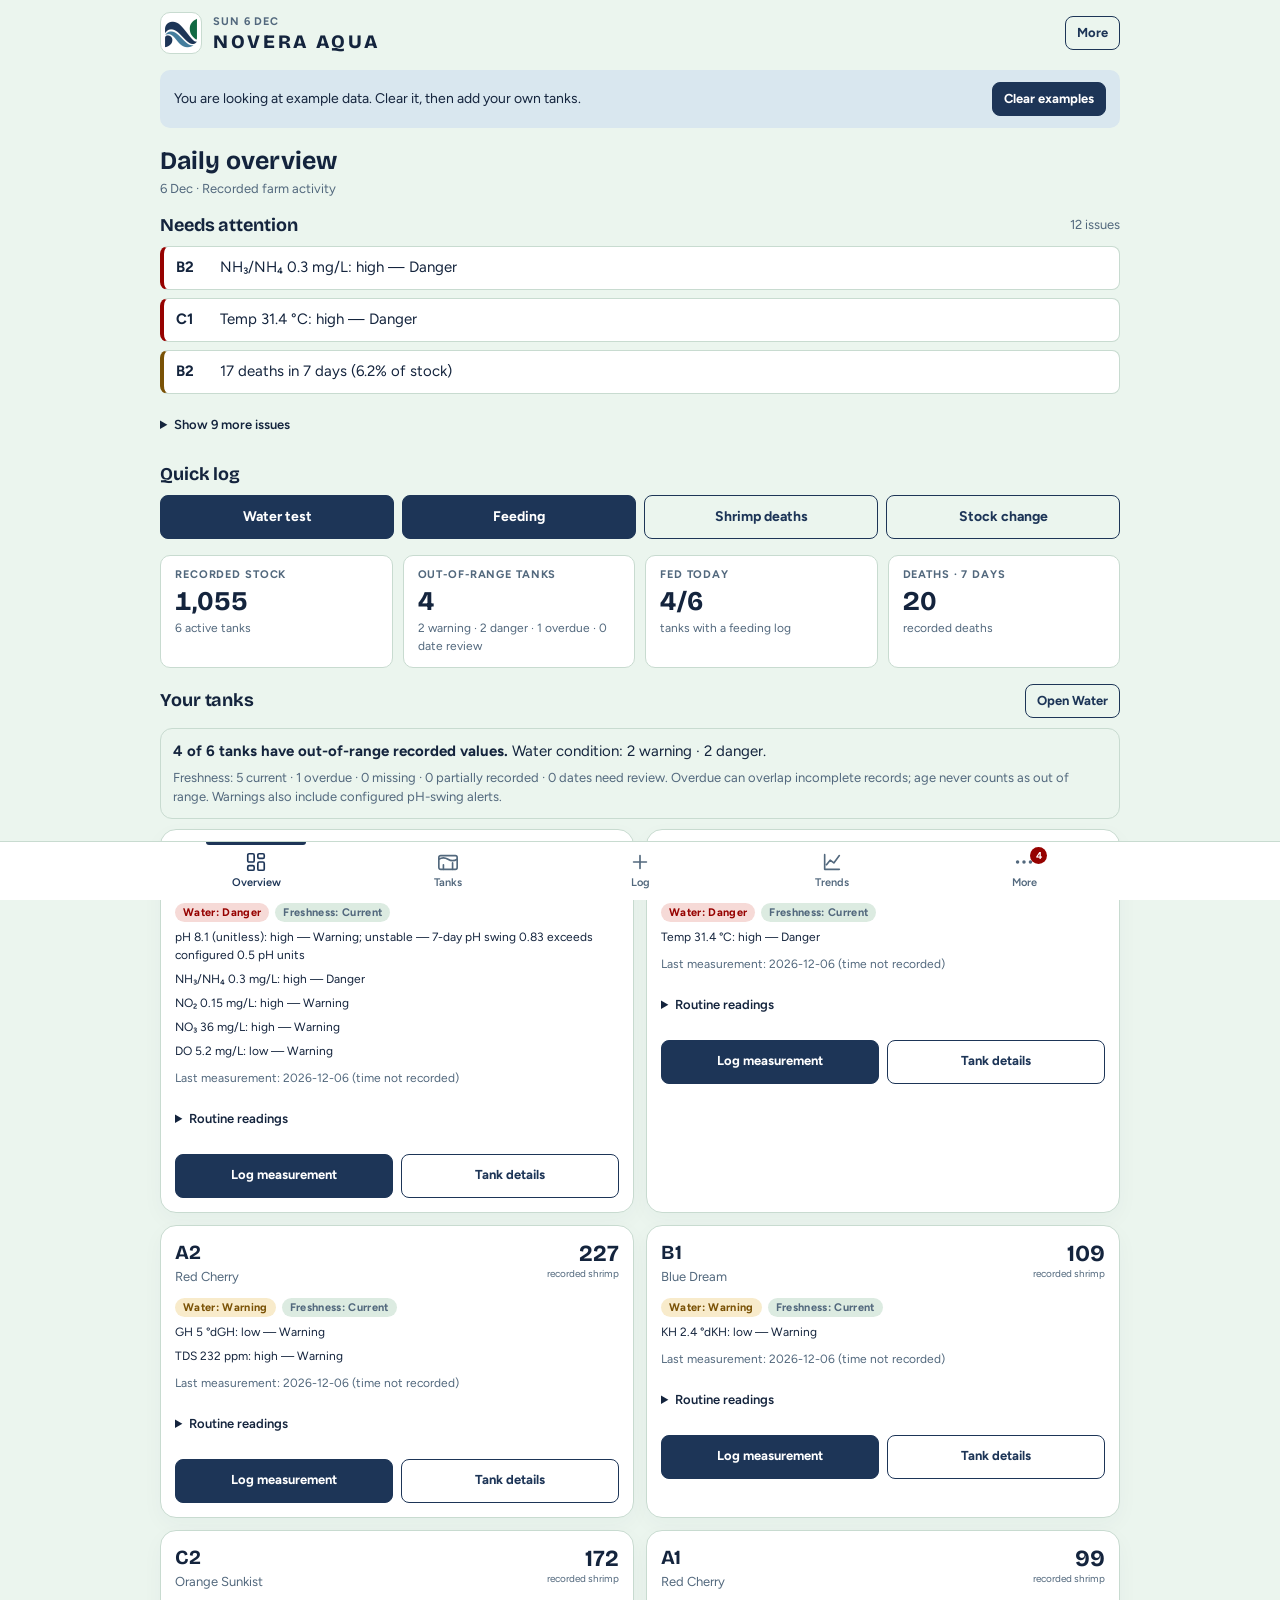
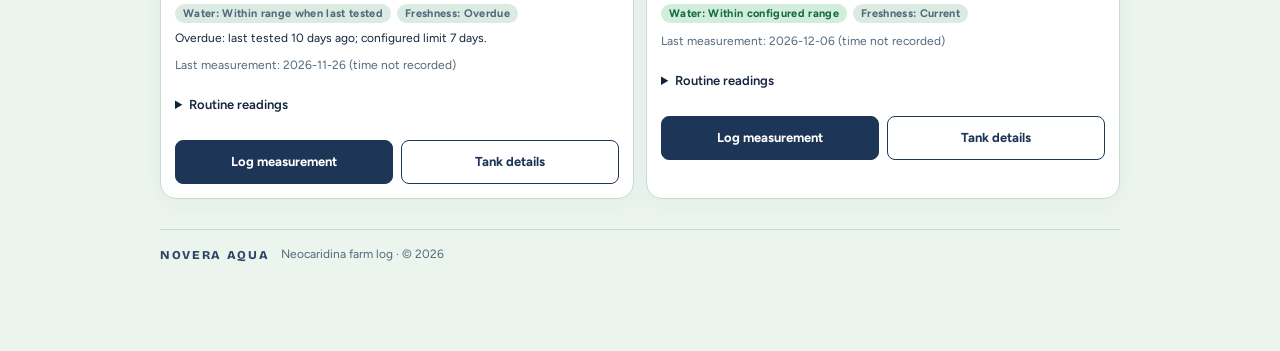
==== commit 7d458272: "Correct water condition and freshness semantics across monitoring views" ====
--- a/index.html
+++ b/index.html
@@ -8,6 +8,7 @@
 <meta name="theme-color" content="#1D3557">
 <style>:root{color-scheme:light;padding-top:env(safe-area-inset-top,0px);padding-bottom:env(safe-area-inset-bottom,0px)}html{scroll-padding-top:env(safe-area-inset-top,0px)}img{max-width:100%}[hidden]:not([hidden=until-found i]){display:none!important}
 
+#local-records{scroll-margin-top:84px}#local-records p{margin-bottom:12px;overflow-wrap:anywhere}#local-records summary{cursor:pointer;padding:12px 0;min-height:44px}#local-records .actions .btn{white-space:normal;text-align:left}#local-records input[type=file]{max-width:100%;font-size:13px}
 </style>
 <title>NOVERA AQUA</title>
 <link rel="stylesheet" href="./assets/ocr.css?v=20261026-1">
@@ -230,6 +231,7 @@
 /* Five primary destinations and clear manual logging context. */
 .tabs .in{grid-template-columns:repeat(5,minmax(0,1fr))}.tab{font-size:11px;min-height:58px}.nav-choices{display:grid;grid-template-columns:1fr 1fr;gap:12px;margin:18px 0}.nav-choice{font:inherit;text-align:left;cursor:pointer;padding:18px;color:var(--ink);min-height:100px;border:1px solid var(--line)}.nav-choice strong{display:block;font-size:20px;color:var(--brandBg);margin-bottom:7px}.nav-choice span{font-size:14px;line-height:1.5}.log-tank-context{padding:14px;margin-bottom:16px;border-left:4px solid var(--brandBg);background:var(--mint);font-size:18px;font-weight:700;color:var(--brandBg)}.save-notice{padding:14px;border:1px solid var(--green);border-radius:10px;background:var(--mint);display:flex;gap:10px;justify-content:space-between;align-items:center;margin:12px 0}.back-more{margin:12px 0}.nav-choice:focus-visible{outline:3px solid var(--cer);outline-offset:2px}#sheet select,#sheet input:not([type=checkbox]),#sheet button{min-height:44px}#sheetErr{scroll-margin-top:12px} .water-inline-trend select{max-width:100%}
 @media(max-width:400px){.nav-choices{grid-template-columns:1fr}.save-notice{align-items:flex-start;flex-direction:column}}
+#local-records{scroll-margin-top:84px}#local-records p{margin-bottom:12px;overflow-wrap:anywhere}#local-records summary{cursor:pointer;padding:12px 0;min-height:44px}#local-records .actions .btn{white-space:normal;text-align:left}#local-records input[type=file]{max-width:100%;font-size:13px}
 </style>
 </head>
 <body>
@@ -338,7 +340,7 @@
   return d;
 }
 function load(){try{var r=localStorage.getItem(KEY);if(r){var o=JSON.parse(r);if(o&&Array.isArray(o.tanks))return o;}}catch(e){}return null;}
-function save(){try{localStorage.setItem(KEY,JSON.stringify(S));}catch(e){memOnly=true;}}
+function save(){try{localStorage.setItem(KEY,JSON.stringify(S));memOnly=false;return true;}catch(e){memOnly=true;return false;}}
 function emptyState(){return {v:2,seq:0,meta:{sample:false,schema:2},tanks:[],ledger:[],water:[],feed:[],settings:defSettings(),officers:[],roster:{},tasks:[],lockedWeeks:{}};}
 
 function counts(){
@@ -386,25 +388,25 @@
 }
 function tankWater(id){
   var w=latestWater(id),age=w&&typeof w.date==='string'?diffDays(today(),w.date):null,limit=S.settings.worldStaleDays||7;
-  var invalidDate=!!w&&(typeof w.date!=='string'||!/^\d{4}-\d{2}-\d{2}$/.test(w.date)||!Number.isFinite(age)||age<0||ymd(parseD(w.date))!==w.date),overdue=!!w&&(invalidDate||age>=limit),sw=phSwing(id);
+  var invalidDate=!!w&&(typeof w.date!=='string'||!/^\d{4}-\d{2}-\d{2}$/.test(w.date)||!Number.isFinite(age)||age<0||ymd(parseD(w.date))!==w.date),overdue=!!w&&!invalidDate&&age>=limit,sw=phSwing(id);
   var items=PARAMS.map(function(p){var v=w?w[p.k]:null,j=judge(p.k,v);
     if(p.k==='ph'&&j&&sw>S.settings.phSwing+1e-9)j={lvl:Math.max(j.lvl,1),dir:j.dir,unstable:true,swing:sw};
     return {p:p,v:v,j:j,overdue:overdue};
   });
   var measured=items.filter(function(i){return !!i.j;}),missing=items.filter(function(i){return i.p.k!=='do'&&!i.j;});
   var lvl=measured.length?Math.max.apply(null,measured.map(function(i){return i.j.lvl;})):null;
-  var freshness=!measured.length?'missing':missing.length?'partial':overdue?'overdue':'current';
+  var freshness=!measured.length?'missing':missing.length?'partial':invalidDate?'review':overdue?'overdue':'current';
   return {w:w,items:items,lvl:lvl,condition:lvl===null?'unknown':lvl===2?'danger':lvl===1?'warning':'within',age:age,
     freshness:freshness,overdue:overdue,invalidDate:invalidDate,missing:missing,measured:measured.length,
-    outOfRange:items.some(function(i){return i.j&&!!i.j.dir;}),needsAttention:lvl>0||freshness!=='current'};
+    outOfRange:items.some(function(i){return i.j&&!!i.j.dir;}),needsAttention:lvl>0||freshness!=='current'||invalidDate};
 }
 function conditionText(s){
  if(s.lvl===null)return 'Not assessed';
- if(s.lvl>0)return LEVEL[s.lvl]+(s.overdue?' when last tested':'');
- if(s.overdue)return 'Within range when last tested'+(s.freshness==='partial'?' · recorded values only':'');
- return s.freshness==='partial'?'Recorded values within range':'Within configured range';
-}
-function freshnessText(s){return {current:'Current',overdue:'Overdue',missing:'Missing',partial:'Partially recorded'}[s.freshness]+(s.overdue&&s.freshness!=='overdue'?' · Overdue':'');}
+ if(s.lvl>0)return LEVEL[s.lvl]+(s.overdue?' when last tested':'')+(s.missing.length?' · based on recorded values':'');
+ if(s.overdue)return 'Within range when last tested'+(s.missing.length?' · recorded values only':'');
+ return s.missing.length?'Recorded values within range':'Within configured range';
+}
+function freshnessText(s){return {current:'Current',overdue:'Overdue',missing:'Missing',partial:'Partially recorded',review:'Date needs review'}[s.freshness]+(s.invalidDate&&s.freshness!=='review'?' · Date needs review':s.overdue&&s.freshness!=='overdue'?' · Overdue':'');}
 function readingCause(i){
  var value=i.p.label+' '+fmtV(i.p,i.v)+(i.p.unit?' '+i.p.unit:' (unitless)'),parts=[];
  if(i.j.dir)parts.push(i.j.dir+' — '+LEVEL[i.j.lvl]);
@@ -415,7 +417,7 @@
  var reasons=s.items.filter(function(i){return i.j&&i.j.lvl>0;}).map(readingCause);
  if(s.freshness==='missing')reasons.push('Missing: no valid water readings recorded.');
  else if(s.missing.length)reasons.push('Partially recorded: missing '+s.missing.map(function(i){return i.p.label;}).join(', ')+'. DO remains optional.');
- if(s.invalidDate)reasons.push('Overdue: measurement date is invalid or in the future; confirm the date and retest.');
+ if(s.invalidDate)reasons.push('Date needs review: measurement date is invalid or in the future; confirm the date and retest.');
  else if(s.overdue)reasons.push('Overdue: last tested '+s.age+' days ago; configured limit '+(S.settings.worldStaleDays||7)+' days.');
  return reasons;
 }
@@ -423,9 +425,9 @@
 function waterSummary(){
  var states=activeTanks().map(function(t){return tankWater(t.id);}),n=function(fn){return states.filter(fn).length;};
  return {total:states.length,outOfRange:n(function(s){return s.outOfRange;}),warning:n(function(s){return s.lvl===1;}),danger:n(function(s){return s.lvl===2;}),
- current:n(function(s){return s.freshness==='current';}),overdue:n(function(s){return s.overdue;}),missing:n(function(s){return s.freshness==='missing';}),partial:n(function(s){return s.freshness==='partial';})};
-}
-function waterSummaryHTML(){var c=waterSummary();return '<div class="water-summary"><p><b>'+c.outOfRange+' of '+c.total+' tanks have out-of-range recorded values.</b> Water condition: '+c.warning+' warning · '+c.danger+' danger.</p><p class="sub">Freshness: '+c.current+' current · '+c.overdue+' overdue · '+c.missing+' missing · '+c.partial+' partially recorded. Overdue can overlap incomplete records; age never counts as out of range. Warnings also include configured pH-swing alerts.</p></div>';}
+ current:n(function(s){return s.freshness==='current';}),overdue:n(function(s){return s.overdue;}),missing:n(function(s){return s.freshness==='missing';}),partial:n(function(s){return s.freshness==='partial';}),dateReview:n(function(s){return s.invalidDate;})};
+}
+function waterSummaryHTML(){var c=waterSummary();return '<div class="water-summary"><p><b>'+c.outOfRange+' of '+c.total+' tanks have out-of-range recorded values.</b> Water condition: '+c.warning+' warning · '+c.danger+' danger.</p><p class="sub">Freshness: '+c.current+' current · '+c.overdue+' overdue · '+c.missing+' missing · '+c.partial+' partially recorded · '+c.dateReview+' dates need review. Overdue can overlap incomplete records; age never counts as out of range. Warnings also include configured pH-swing alerts.</p></div>';}
 
 /* ---------- feeding estimate ---------- */
 /* biomass = shrimp × reference weight (75 mg unless the tank has its own); ration = biomass × selected % per day */
@@ -509,7 +511,7 @@
 
 /* ---------- ui bits ---------- */
 var toastT=null;
-function toast(msg){var el=$('#toast');el.textContent=msg;el.classList.add('on');clearTimeout(toastT);toastT=setTimeout(function(){el.classList.remove('on');},3200);}
+function toast(msg){if(memOnly)msg='Not saved to browser. Changes are only in memory. Download a full backup before leaving.';var el=$('#toast');el.textContent=msg;el.classList.add('on');clearTimeout(toastT);toastT=setTimeout(function(){el.classList.remove('on');},3200);}
 function armed(el,fn){
   if(el.dataset.armed){fn();return;}
   el.dataset.armed='1';el._t=el.textContent;el.textContent='Tap again to confirm';el.classList.add('armed');
@@ -527,7 +529,7 @@
   return '<div class="water-gauge '+(valid?'l'+lvl:'none')+'"><div class="gauge-label"><span>'+p.label+'</span><b>'+fmtV(p,i.v)+(p.unit?' '+p.unit:'')+'</b></div><div class="gauge-track" role="img" aria-label="'+esc(label+'; '+status+'; optimal '+rangeTxt(p.k))+'"><span class="gauge-optimal" style="left:'+left+'%;width:'+Math.max(1,right-left)+'%"></span>'+(valid?'<span class="gauge-thumb" style="left:'+pos(+i.v)+'%"></span>':'')+'</div><div class="gauge-caption"><span>'+esc(status)+'</span><span>Optimal '+rangeTxt(p.k)+'</span></div></div>';
 }
 function offList(tid){return tankWater(tid).items.filter(function(i){return i.j&&i.j.lvl>0;}).sort(function(a,b){return b.j.lvl-a.j.lvl;});}
-function sortedBySeverity(T){return T.slice().sort(function(a,b){return tankWater(b.id).lvl-tankWater(a.id).lvl||a.name.localeCompare(b.name,undefined,{numeric:true});});}
+function sortedBySeverity(T){function rank(s){return s.lvl===2?5:s.lvl===1?4:s.lvl===null?3:s.invalidDate?2:s.overdue||s.freshness==='partial'?1:0;}return T.slice().sort(function(a,b){return rank(tankWater(b.id))-rank(tankWater(a.id))||a.name.localeCompare(b.name,undefined,{numeric:true});});}
 /* ---------- alerts ---------- */
 function alerts(){
   var out=[],T=activeTanks(),t0=today(),notFed=[];
@@ -612,7 +614,7 @@
  var c=waterSummary(),al=alerts();
  return '<div class="daily-overview">'+dailyHeading()+'<section class="daily-urgent"><div class="sec-h"><h2>Needs attention</h2><span class="sub">'+al.length+' issues</span></div>'+(al.length?attentionList(al.slice(0,3))+(al.length>3?'<details class="more-alerts"><summary>Show '+(al.length-3)+' more issues</summary>'+attentionList(al.slice(3))+'</details>':''):'<p class="allgood">Nothing needs attention right now.</p>')+'</section>'
  +'<section class="daily-log"><h2>Quick log</h2><div class="quick"><button class="btn" data-act="water-add">Water test</button><button class="btn" data-act="feed-add">Feeding</button><button class="btn ghost" data-act="death-add">Shrimp deaths</button><button class="btn ghost" data-act="stock-pick">Stock change</button></div></section>'
- +'<div class="tiles daily-tiles"><div class="tile"><div class="eyebrow">Recorded stock</div><div class="v">'+fmtN(total)+'</div><div class="s">'+T.length+' active tanks</div></div><div class="tile"><div class="eyebrow">Out-of-range tanks</div><div class="v">'+c.outOfRange+'</div><div class="s">'+c.overdue+' tests overdue</div></div><div class="tile"><div class="eyebrow">Fed today</div><div class="v">'+fedTanks+'/'+T.length+'</div><div class="s">tanks with a feeding log</div></div><div class="tile"><div class="eyebrow">Deaths · 7 days</div><div class="v">'+d7+'</div><div class="s">recorded deaths</div></div></div>'
+ +'<div class="tiles daily-tiles"><div class="tile"><div class="eyebrow">Recorded stock</div><div class="v">'+fmtN(total)+'</div><div class="s">'+T.length+' active tanks</div></div><div class="tile"><div class="eyebrow">Out-of-range tanks</div><div class="v">'+c.outOfRange+'</div><div class="s">' +c.warning+' warning · '+c.danger+' danger · '+c.overdue+' overdue · '+c.dateReview+' date review</div></div><div class="tile"><div class="eyebrow">Fed today</div><div class="v">'+fedTanks+'/'+T.length+'</div><div class="s">tanks with a feeding log</div></div><div class="tile"><div class="eyebrow">Deaths · 7 days</div><div class="v">'+d7+'</div><div class="s">recorded deaths</div></div></div>'
  +'<section><div class="sec-h"><h2>Your tanks</h2><button class="btn ghost sm" data-act="tab" data-tab="water">Open Water</button></div>'+waterSummaryHTML()+'<div class="daily-tank-grid">'+sortedBySeverity(T).map(function(t){return dailyTankCard(t,false,false);}).join('')+'</div></section></div>';
 }
 
@@ -635,7 +637,7 @@
   h+='<section><div class="sec-h"><h2>Stock movements</h2><div class="fld" style="margin:0"><select data-ui="sFilter" aria-label="Filter by tank"><option value="all">All tanks</option>'+S.tanks.map(function(t){return '<option value="'+t.id+'"'+(UI.sFilter===t.id?' selected':'')+'>'+esc(t.name)+'</option>';}).join('')+'</select></div></div>'
    +(mv.length?'<div class="list">'+mv.map(function(e){
       var tx=e.kind==='add'?'Added <b>+'+fmtN(e.qty)+'</b> to '+esc(tankName(e.tank)):e.kind==='sell'?'Sold / removed <b>−'+fmtN(e.qty)+'</b> from '+esc(tankName(e.tank)):e.kind==='move'?'Moved <b>'+fmtN(e.qty)+'</b> '+esc(tankName(e.tank))+' → '+esc(tankName(e.to)):'Recount '+esc(tankName(e.tank))+': <b>'+fmtN(e.qty)+'</b>';
-      return '<div class="li"><div class="m">'+tx+'<small>'+fmtD(e.date)+offTxt(e)+(e.note?' · '+esc(e.note):'')+'</small></div><button class="btn danger sm" data-act="del" data-kind="ledger" data-id="'+e.id+'">Delete</button></div>';}).join('')+'</div>':'<p class="empty card">No movements logged.</p>')+'</section>';
+      return '<div class="li"><div class="m">'+tx+'<small>'+fmtD(e.date)+offTxt(e)+(e.note?' · '+esc(e.note):'')+'</small>'+correctionText(e)+'</div>'+correctButton('ledger',e.id)+'<button class="btn danger sm" data-act="del" data-kind="ledger" data-id="'+e.id+'">Delete</button></div>';}).join('')+'</div>':'<p class="empty card">No movements logged.</p>')+'</section>';
   if(retired.length)h+='<section><details><summary>Manage retired tanks ('+retired.length+')</summary><div class="list">'+retired.map(function(t){return '<div class="li"><div class="m">'+esc(t.name)+' · '+esc(t.line)+'<small>'+fmtN(cnt(t.id))+' shrimp on record</small></div>'+exportButton(t)+'<button class="btn ghost sm" data-act="tank-react" data-id="'+t.id+'">Reactivate</button><button class="btn danger sm" data-act="tank-delete" data-id="'+t.id+'">Delete tank and data</button></div>';}).join('')+'</div></details></section>';
   return h;
 }
@@ -656,7 +658,7 @@
    +'</tbody></table></div></section>';
   if(cl.length)h+='<section><h2>Causes · 30 days</h2><div class="card causes">'+cl.map(function(c){return '<div class="cause"><span>'+esc(c[0])+'</span><div class="bar"><i style="width:'+(c[1]/cm*100).toFixed(1)+'%"></i></div><b class="num">'+c[1]+'</b></div>';}).join('')+'</div></section>';
   h+='<section><div class="sec-h"><h2>Death log</h2><div class="fld" style="margin:0"><select data-ui="mFilter" aria-label="Filter by tank"><option value="all">All tanks</option>'+S.tanks.map(function(t){return '<option value="'+t.id+'"'+(UI.mFilter===t.id?' selected':'')+'>'+esc(t.name)+'</option>';}).join('')+'</select></div></div>'
-   +(log.length?'<div class="list">'+log.map(function(e){return '<div class="li"><div class="m"><b>'+esc(tankName(e.tank))+'</b> · '+e.qty+' · '+esc(e.cause||'Unknown')+'<small>'+fmtD(e.date)+offTxt(e)+(e.note?' · '+esc(e.note):'')+'</small></div><button class="btn danger sm" data-act="del" data-kind="ledger" data-id="'+e.id+'">Delete</button></div>';}).join('')+'</div>':'<p class="empty card">No deaths logged.</p>')+'</section>';
+   +(log.length?'<div class="list">'+log.map(function(e){return '<div class="li"><div class="m"><b>'+esc(tankName(e.tank))+'</b> · '+e.qty+' · '+esc(e.cause||'Unknown')+'<small>'+fmtD(e.date)+offTxt(e)+(e.note?' · '+esc(e.note):'')+'</small>'+correctionText(e)+'</div>'+correctButton('ledger',e.id)+'<button class="btn danger sm" data-act="del" data-kind="ledger" data-id="'+e.id+'">Delete</button></div>';}).join('')+'</div>':'<p class="empty card">No deaths logged.</p>')+'</section>';
   return h;
 }
 
@@ -664,7 +666,7 @@
  var s=tankWater(t.id);return mode==='range'?s.outOfRange:mode==='freshness'?(s.overdue||s.invalidDate||s.freshness==='missing'||s.freshness==='partial'):mode==='attention'?s.needsAttention:true;
 }
 function waterHistoryHTML(hist){
- return hist.length?'<div class="water-history-list">'+hist.slice().sort(byDateDesc).map(function(w){return '<article class="water-history-entry"><h4>'+esc(tankName(w.tank))+' · '+esc(worldStamp(w))+'</h4><p class="sub">'+esc(waterSource(w))+' · Officer: '+esc(w.officer||'Not recorded')+'</p><dl>'+PARAMS.map(function(p){var j=judge(p.k,w[p.k]);return '<div><dt>'+p.label+'</dt><dd>'+fmtV(p,w[p.k])+' '+esc(p.unit||'(unitless)')+(j&&j.lvl?' · '+esc(j.dir):'')+'</dd></div>';}).join('')+'</dl>'+(w.note?'<p>'+esc(w.note)+'</p>':'')+'<button class="btn danger sm" data-act="del" data-kind="water" data-id="'+esc(w.id)+'">Delete test</button></article>';}).join('')+'</div>':'<p class="sub">No water tests logged.</p>';
+ return hist.length?'<div class="water-history-list">'+hist.slice().sort(byDateDesc).map(function(w){return '<article class="water-history-entry"><h4>'+esc(tankName(w.tank))+' · '+esc(worldStamp(w))+'</h4><p class="sub">'+esc(waterSource(w))+' · Officer: '+esc(w.officer||'Not recorded')+'</p><dl>'+PARAMS.map(function(p){var j=judge(p.k,w[p.k]);return '<div><dt>'+p.label+'</dt><dd>'+fmtV(p,w[p.k])+' '+esc(p.unit||'(unitless)')+(j&&j.lvl?' · '+esc(j.dir):'')+'</dd></div>';}).join('')+'</dl>'+(w.note?'<p>'+esc(w.note)+'</p>':'')+correctionText(w)+correctButton('water',w.id)+'<button class="btn danger sm" data-act="del" data-kind="water" data-id="'+esc(w.id)+'">Delete test</button></article>';}).join('')+'</div>':'<p class="sub">No water tests logged.</p>';
 }
 function waterTankTrend(t){
  var pk=UI.wParam||'ph';return '<div class="water-inline-trend" id="trend" tabindex="-1"><h4>'+esc(t.name)+' · 30-day trend</h4><label class="fld"><span>Parameter and unit</span><select data-ui="wParam">'+PARAMS.map(function(p){return '<option value="'+p.k+'"'+(pk===p.k?' selected':'')+'>'+p.label+' ('+esc(p.unit||'unitless')+')</option>';}).join('')+'</select></label>'+waterChart(t.id,pk)+'<p class="sub">Configured target: '+rangeTxt(pk)+'. Missing readings are excluded.</p></div>';
@@ -717,12 +719,12 @@
        :'<p class="sub" style="margin-top:8px">No shrimp on record, so nothing to feed.</p>')+'</article>';}).join('')+'</div></section>';
   var log=S.feed.filter(function(e){return UI.fFilter==='all'||e.tank===UI.fFilter;}).sort(function(a,b){return b.date.localeCompare(a.date)||String(b.time).localeCompare(String(a.time))||seqOf(b.id)-seqOf(a.id);}).slice(0,30);
   h+='<section><div class="sec-h"><h2>Feeding log</h2><div class="fld" style="margin:0"><select data-ui="fFilter" aria-label="Filter by tank"><option value="all">All tanks</option>'+S.tanks.map(function(t){return '<option value="'+t.id+'"'+(UI.fFilter===t.id?' selected':'')+'>'+esc(t.name)+'</option>';}).join('')+'</select></div></div>'
-   +(log.length?'<div class="list">'+log.map(function(e){return '<div class="li"><div class="m"><b>'+esc(tankName(e.tank))+'</b> · '+fmtG(e.g)+' · '+esc(e.food||'Feed')+resPill(e)+'<small>'+fmtD(e.date)+' '+esc(e.time||'')+offTxt(e)+(e.note?' · '+esc(e.note):'')+'</small></div><div class="acts">'+resBtns(e)+'<button class="btn danger sm" data-act="del" data-kind="feed" data-id="'+e.id+'">Delete</button></div></div>';}).join('')+'</div>':'<p class="empty card">No feedings logged.</p>')+'</section>';
+   +(log.length?'<div class="list">'+log.map(function(e){return '<div class="li"><div class="m"><b>'+esc(tankName(e.tank))+'</b> · '+fmtG(e.g)+' · '+esc(e.food||'Feed')+resPill(e)+'<small>'+fmtD(e.date)+' '+esc(e.time||'')+offTxt(e)+(e.note?' · '+esc(e.note):'')+'</small>'+correctionText(e)+'</div><div class="acts">'+correctButton('feed',e.id)+resBtns(e)+'<button class="btn danger sm" data-act="del" data-kind="feed" data-id="'+e.id+'">Delete</button></div></div>';}).join('')+'</div>':'<p class="empty card">No feedings logged.</p>')+'</section>';
   return h;
 }
 
 function viewSetup(){
-  var st=S.settings,json=JSON.stringify(S);
+  var st=S.settings;
   var h='<section><h2>Optimal ranges</h2><p class="sub" style="margin-bottom:8px">Optimal is the configured target range (Warning when outside it). Safe limits are the outer edges (Danger when outside); they are starting values you can change. Dissolved oxygen has no upper limit.</p>'
    +'<div class="tbl-wrap"><table class="rng"><thead><tr><th>Parameter</th><th class="r">Optimal min</th><th class="r">Optimal max</th><th class="r">Limit min</th><th class="r">Limit max</th></tr></thead><tbody>'
    +PARAMS.map(function(p){var r=st.ranges[p.k];return '<tr><td><b>'+p.label+'</b>'+(p.unit?' <span class="sub">'+p.unit+'</span>':'')+(p.hint?'<br><span class="sub">'+p.hint+'</span>':'')+'</td>'+['omin','omax','lmin','lmax'].map(function(f){
@@ -739,9 +741,7 @@
    +'<p class="hintbox">At '+st.shrimpMg+' mg per shrimp, option 1 gives '+fmtMg(st.shrimpMg*st.feedA/100)+' per shrimp per day and option 2 gives '+fmtMg(st.shrimpMg*st.feedB/100)+'. If you meant 3% and 5%, tap the button below.</p>'
    +'<div class="actions" style="margin-bottom:12px"><button class="btn ghost sm" data-act="rate-x100">Multiply both rates by 100</button></div>'
    +'<label class="chk"><input type="checkbox" data-set="adjust"'+(st.adjust?' checked':'')+'> Cut the ration when the water is off (−20% temperature, −50% ammonia or nitrite)</label></div></section>';
-  h+='<section><h2>Backup and restore</h2><div class="card"><p class="sub" style="margin-bottom:10px">Records are stored in this browser only. Copy a backup before you change device or clear site data.</p>'
-   +'<textarea class="bk" id="bkOut" readonly aria-label="Backup data">'+esc(json)+'</textarea><div class="actions" style="margin:8px 0 14px"><button class="btn ghost sm" data-act="copy-backup">Copy backup</button></div>'
-   +'<label class="fld"><span>Restore from a backup</span><textarea class="bk" id="bkIn" placeholder="Paste a backup here"></textarea></label><button class="btn ghost sm" data-act="restore">Restore backup</button><p class="err" id="bkErr" hidden style="margin-top:8px"></p></div></section>';
+  h+=storagePanel();
   h+='<section><h2>Data</h2><div class="actions"><button class="btn danger" data-act="clear-all">Clear all records</button><button class="btn ghost" data-act="load-sample">Load example data</button></div><p class="sub" style="margin-top:8px">Both buttons replace everything currently stored.</p></section>';
   return h;
 }
@@ -763,7 +763,7 @@
 
 function primaryTab(tab){return ['overview','world','log','trends','more'].indexOf(tab)>=0?tab:'more';}
 function viewLog(){return '<section><h1>Log</h1><p class="sub">Choose what to record, then select a tank.</p><div class="nav-choices">'+[['water-add','Water test','Record full or partial water measurements.'],['feed-add','Feeding','Record food, amount and feeding time.'],['death-add','Deaths','Record deaths and likely cause.'],['stock-pick','Stock change','Add, remove, move or recount shrimp.']].map(function(x){return '<button class="card nav-choice" data-act="'+x[0]+'"><strong>'+x[1]+'</strong><span>'+x[2]+'</span></button>';}).join('')+'</div></section>';}
-function viewMore(){return '<section><h1>More</h1><p class="sub">Monitoring, records and farm settings.</p><div class="nav-choices">'+[['water','Water','Compare conditions, freshness and test history.'],['feeding','Feeding','Feeding plans, logs and two-hour checks.'],['stock','Stock','Counts, movements and stock history.'],['mortality','Deaths','Mortality totals and records.'],['schedule','Schedule','Duty roster and officer register.'],['setup','Settings & backups','Thresholds, farm settings, export and restore.']].map(function(x){return '<button class="card nav-choice" data-act="tab" data-tab="'+x[0]+'"><strong>'+x[1]+'</strong><span>'+x[2]+'</span></button>';}).join('')+'</div></section>';}
+function viewMore(){return '<section><h1>More</h1><p class="sub">Records stay in this browser on this device. There is no cloud synchronisation.</p><button class="btn" data-act="records-open">Records &amp; backups</button><div class="nav-choices" style="margin-top:12px">'+[['water','Water','Compare conditions, freshness and test history.'],['feeding','Feeding','Feeding plans, logs and two-hour checks.'],['stock','Stock','Counts, movements and stock history.'],['mortality','Deaths','Mortality totals and records.'],['schedule','Schedule','Duty roster and officer register.'],['setup','Settings & backups','Thresholds, farm settings, export and restore.']].map(function(x){return '<button class="card nav-choice" data-act="tab" data-tab="'+x[0]+'"><strong>'+x[1]+'</strong><span>'+x[2]+'</span></button>';}).join('')+'</div></section>';}
 function viewTrends(){var T=activeTanks();if(!T.length)return emptyFarm();if(!T.some(function(t){return t.id===UI.wTank;}))UI.wTank=sortedBySeverity(T)[0].id;var t=tankOf(UI.wTank);return '<section><h1>Trends</h1><p class="sub">Recorded water measurements over the last 30 days.</p>'+tankSel('trendTank',UI.wTank,'Tank')+'<div class="card">'+waterBadges(tankWater(t.id))+waterTankTrend(t)+'<div class="actions"><button class="btn" data-act="water-add" data-tank="'+esc(t.id)+'">Log test for '+esc(t.name)+'</button><button class="btn ghost" data-act="tank-water-history" data-tank="'+esc(t.id)+'">Measurement history</button></div></div></section>';}
 function activeTankId(id){return activeTanks().some(function(t){return t.id===id;});}
 function validateLogContext(fd,requireTime){var id=val(fd,'tank');if(!activeTankId(id))return 'Select an active tank before saving.';var d=val(fd,'date');if(!/^\d{4}-\d{2}-\d{2}$/.test(d)||!isFinite(Date.parse(d+'T12:00:00Z'))||new Date(d+'T12:00:00Z').toISOString().slice(0,10)!==d)return 'Choose a valid date for this record.';var tm=val(fd,'time');if((requireTime&&!tm)||(tm&&!/^([01]\d|2[0-3]):[0-5]\d$/.test(tm)))return 'Choose a valid time for this record.';return null;}
@@ -778,7 +778,7 @@
   var d=new Date();
   $('#hdr').innerHTML='<div class="brand"><span class="logo" role="img" aria-label="NOVERA AQUA logo"></span><div><p class="eyebrow">'+DOW[d.getDay()]+' '+fmtD(today())+'</p><p class="wm">NOVERA AQUA</p></div></div><button class="btn ghost sm" data-act="tab" data-tab="'+(UI.tab==='more'?'overview':'more')+'">'+(UI.tab==='more'?'Overview':'More')+'</button>';
   var banner=S.meta.sample?'<div class="banner"><p>You are looking at example data. Clear it, then add your own tanks.</p><button class="btn sm" data-act="clear-all">Clear examples</button></div>':'';
-  var mem=memOnly?'<div class="banner"><p>This view cannot save to the browser. Copy a backup from Setup before you leave.</p></div>':'';
+  var mem=memOnly?'<div class="banner"><p>Changes are only in memory: this browser could not save them. Open More → Records & backups and download a full backup before leaving.</p></div>':'';
   var ft='<footer class="ft"><span class="wm">NOVERA AQUA</span><span>Neocaridina farm log · © '+d.getFullYear()+'</span></footer>';
   $('#main').innerHTML=banner+mem+(UI.saveNotice?'<div class="save-notice" role="status"><strong>'+esc(UI.saveNotice)+'</strong><button class="btn ghost sm" data-act="notice-close" aria-label="Dismiss saved confirmation">Dismiss</button></div>':'')+(['stock','mortality','water','feeding','schedule','setup'].indexOf(UI.tab)>=0?'<button class="btn ghost sm back-more" data-act="tab" data-tab="more">← More</button>':'')+VIEWS[UI.tab]()+ft;
   var wb=waterSummary().outOfRange;
@@ -947,18 +947,18 @@
   var t=tankOf(id);if(!t)return;
   var headers=['Log type','Tank','Tank ID','Record ID','Date','Time'].concat(PARAMS.map(function(p){return p.label+(p.unit?' ('+p.unit+')':'');}),['Deaths','Cause','Feed (g)','Food','Eaten within 2 hours','Officer','Note']);
   var rows=[];
-  S.water.filter(function(e){return e.tank===id;}).forEach(function(e){rows.push(['Water',t.name,id,e.id,e.date,''].concat(PARAMS.map(function(p){return e[p.k];}),['','','','','',e.officer,e.note]));});
-  S.ledger.filter(function(e){return e.tank===id&&e.kind==='death';}).forEach(function(e){rows.push(['Mortality',t.name,id,e.id,e.date,''].concat(PARAMS.map(function(){return '';}),[e.qty,e.cause,'','','',e.officer,e.note]));});
+  S.water.filter(function(e){return e.tank===id;}).forEach(function(e){rows.push(['Water',t.name,id,e.id,e.date,e.time||''].concat(PARAMS.map(function(p){return e[p.k];}),['','','','','',e.officer,e.note]));});
+  S.ledger.filter(function(e){return e.tank===id&&e.kind==='death';}).forEach(function(e){rows.push(['Mortality',t.name,id,e.id,e.date,e.time||''].concat(PARAMS.map(function(){return '';}),[e.qty,e.cause,'','','',e.officer,e.note]));});
   S.feed.filter(function(e){return e.tank===id;}).forEach(function(e){rows.push(['Feeding',t.name,id,e.id,e.date,e.time].concat(PARAMS.map(function(){return '';}),['','',e.g,e.food,e.res,e.officer,e.note]));});
   rows.sort(function(a,b){return String(a[4]).localeCompare(String(b[4]))||String(a[5]).localeCompare(String(b[5]));});
   var cell=function(v){var x=v==null?'':String(v);if(/^[=+@\-\t\r]/.test(x))x="'"+x;return '"'+x.replace(/"/g,'""')+'"';};
   var csv='\uFEFF'+[headers].concat(rows).map(function(row){return row.map(cell).join(',');}).join('\r\n');
   var url=URL.createObjectURL(new Blob([csv],{type:'text/csv;charset=utf-8'})),a=document.createElement('a');
   a.href=url;a.download=(t.name.replace(/[^a-z0-9_-]/gi,'_')||'tank')+'-'+id+'-logs-'+today()+'.csv';document.body.appendChild(a);a.click();a.remove();setTimeout(function(){URL.revokeObjectURL(url);},1000);
-  toast('Exported '+rows.length+' records for '+t.name+'.');
+  toast('CSV report download requested for '+t.name+'. Use full JSON backup for restore.');
 }
 /* ---------- actions ---------- */
-function delEntry(kind,id){var arr={ledger:S.ledger,water:S.water,feed:S.feed}[kind];if(!arr)return;var i=arr.findIndex(function(e){return e.id===id;});if(i>=0)arr.splice(i,1);commit();toast('Deleted.');}
+function delEntry(kind,id){if(['ledger','water','feed'].indexOf(kind)<0)return;var next=clone(S),i=next[kind].findIndex(function(e){return e.id===id;});if(i<0)return;next[kind].splice(i,1);try{replaceLocalState(next,'Record deletion',JSON.stringify(S));toast('Deleted. Recovery snapshot available in Records & backups.');}catch(e){toast(e.message);}}
 document.addEventListener('click',function(e){
   var el=e.target.closest('[data-act]');if(!el)return;var a=el.dataset.act,d=el.dataset;
   switch(a){
@@ -997,23 +997,78 @@
     case 'tank-retire':var t=tankOf(d.id);if(t){t.active=false;closeSheet();commit();toast(t.name+' retired. Its records are kept.');}break;
     case 'tank-react':var r=tankOf(d.id);if(r){r.active=true;commit();toast(r.name+' is active again.');}break;
     case 'reset-ranges':armed(el,function(){S.settings.ranges=clone(DEF_RANGES);commit();toast('Ranges reset.');});break;
-    case 'clear-all':armed(el,function(){S=emptyState();UI.wTank=null;commit();toast('All records cleared.');});break;
-    case 'load-sample':if(!S.tanks.length)doSample();else armed(el,doSample);break;
-    case 'copy-backup':var ta=$('#bkOut');ta.select();try{if(navigator.clipboard)navigator.clipboard.writeText(ta.value).then(function(){toast('Backup copied.');},function(){toast('Select the text and copy it.');});else toast('Select the text and copy it.');}catch(x){toast('Select the text and copy it.');}break;
-    case 'restore':armed(el,restore);break;
+    case 'clear-all':reviewImport(JSON.stringify(emptyState()),'Clear all records: empty farm');break;
+    case 'load-sample':doSample();break;
+    case 'records-open':openStorage();break;
+    case 'record-correct':openRecordCorrection(d.kind,d.id);break;
+    case 'download-backup':downloadBackup();break;
+    case 'copy-backup':copyBackup();break;
+    case 'restore':restore();break;
+    case 'recover-records':try{var recovery=recoveryInfo();if(!recovery)throw Error('No recovery snapshot available.');reviewImport(JSON.stringify(recovery.data),'Local recovery snapshot from '+recovery.at);}catch(x){toast(x.message);}break;
   }
 });
-function doSample(){buildSample();UI.wTank=null;commit();toast('Example data loaded.');}
-function restore(){
-  var er=$('#bkErr');var raw=$('#bkIn').value.trim();er.hidden=true;
-  try{var o=JSON.parse(raw);if(!o||!Array.isArray(o.tanks)||!Array.isArray(o.ledger)||!Array.isArray(o.water)||!Array.isArray(o.feed))throw new Error('x');
-    var legacy=!(o.meta&&o.meta.schema===2);
-    o.meta=Object.assign({sample:false},o.meta||{});o.meta.schema=2;o.settings=mergeSettings(legacy?{}:o.settings);
-    var mx=o.seq||0;[o.tanks,o.ledger,o.water,o.feed].forEach(function(a){a.forEach(function(r){mx=Math.max(mx,seqOf(r.id));});});o.seq=mx;
-    S=o;initializeTankRates();UI.wTank=null;commit();toast(legacy?'Records restored. Ranges and feeding now use the NOVERA AQUA values.':'Backup restored.');
-  }catch(x){er.textContent='That text is not a valid backup. Paste the full text from Copy backup.';er.hidden=false;var b=$('[data-act="restore"]');if(b){delete b.dataset.armed;b.textContent='Restore backup';b.classList.remove('armed');}}
-}
+function doSample(){var previous=S,candidate;try{buildSample();candidate=JSON.stringify(S);}finally{S=previous;refreshCounts();}reviewImport(candidate,'Example data (replaces current farm)');}
+var RECOVERY_KEY=KEY+'.recovery',BACKUP_INFO_KEY=KEY+'.backupInfo',MAX_BACKUP_BYTES=5*1024*1024;
+function backupInfo(){try{var i=JSON.parse(localStorage.getItem(BACKUP_INFO_KEY)||'{}');return i&&typeof i==='object'&&!Array.isArray(i)?i:{};}catch(e){return {};}}
+function markBackup(kind){try{var info=backupInfo();info[kind]=new Date().toISOString();localStorage.setItem(BACKUP_INFO_KEY,JSON.stringify(info));}catch(e){} }
+function backupInfoText(){var i=backupInfo();return (i.copied?'Last successful clipboard copy: '+i.copied+'. ':'No successful clipboard copy tracked in this browser. ')+(i.requested?'Last file export requested: '+i.requested+'. ':'No file export request tracked. ')+'A download request does not confirm that a file was saved. Keep and check your backup file. These times describe this browser only, not imported backups.';}
+function recoveryInfo(){try{var r=JSON.parse(localStorage.getItem(RECOVERY_KEY)||'null');return r&&r.data&&r.at?r:null;}catch(e){return null;}}
+function storagePanel(){var recovery=recoveryInfo();return '<section id="local-records" tabindex="-1" aria-label="Local records and recovery"><h2>Local records &amp; recovery</h2><div class="card"><p><strong>Saved only in this browser on this device.</strong> No account, server backup or cloud synchronisation is connected. Other browsers, profiles and devices have separate records. Open tabs here can share updates; this is not team sync.</p><p>Clearing site data, private browsing or losing this device can lose these records. Keep a full JSON backup elsewhere. Per-tank CSV exports are reports, not restorable backups.</p><div class="actions"><button class="btn" data-act="download-backup">Download full backup (.json)</button><button class="btn ghost" data-act="copy-backup">Copy full backup</button></div><p id="backup-info" class="sub">'+esc(backupInfoText())+'</p><details><summary>Copy or paste backup text</summary><textarea class="bk" id="bkOut" readonly aria-label="Backup data">'+esc(JSON.stringify(S))+'</textarea><label class="fld"><span>Backup JSON to import</span><textarea class="bk" id="bkIn" placeholder="Paste a full NOVERA AQUA JSON backup"></textarea></label><button class="btn ghost" data-act="restore">Validate pasted backup</button></details><label class="fld"><span>Import full JSON backup (maximum 5 MB)</span><input type="file" id="backup-file" accept=".json,application/json"></label><p><strong>Import replaces the entire farm; it does not merge.</strong> Validation and a confirmation preview happen before any replacement. Only current version 2 full backups are supported; older formats and CSV files are not converted automatically.</p><p class="err" id="bkErr" role="alert" hidden></p><h3>Local recovery snapshot</h3><p>'+ (recovery?'Available from '+esc(recovery.at)+' · '+esc(recovery.reason):'No recovery snapshot is stored yet.')+'</p><p class="sub">One snapshot is kept before an import, correction or water/feeding/stock record deletion. The next such action overwrites it. It is in the same browser and will also be lost if site data is cleared. Tank deletion, task edits and routine setting changes are not automatically snapshotted; export first.</p>'+(recovery?'<button class="btn ghost" data-act="recover-records">Review recovery snapshot</button>':'')+'<p class="sub">To correct a measurement, feeding or stock/death record, use Correct in its history. Tank and scheduled-task edits remain in their existing screens.</p></div></section>';}
+function openStorage(){UI.tab='setup';render();var section=$('#local-records');section.focus({preventScroll:true});section.scrollIntoView({block:'start'});}
+function downloadBackup(){var raw=JSON.stringify(S),url=URL.createObjectURL(new Blob([raw],{type:'application/json'})),a=document.createElement('a');a.href=url;a.download='novera-aqua-full-'+today()+'.json';document.body.appendChild(a);a.click();a.remove();setTimeout(function(){URL.revokeObjectURL(url);},1000);markBackup('requested');if($('#backup-info'))$('#backup-info').textContent=backupInfoText();toast('Backup download requested. Check the saved file in Downloads.');}
+function copyBackup(){var raw=JSON.stringify(S);if(navigator.clipboard&&navigator.clipboard.writeText){navigator.clipboard.writeText(raw).then(function(){markBackup('copied');if($('#backup-info'))$('#backup-info').textContent=backupInfoText();toast('Full backup copied. Paste and save it somewhere safe.');},function(){toast('Clipboard unavailable. Use Download full backup or copy the backup text manually.');});}else toast('Use Download full backup or copy the backup text manually.');}
+function validRecordDate(d){return typeof d==='string'&&/^\d{4}-\d{2}-\d{2}$/.test(d)&&isFinite(Date.parse(d+'T12:00:00Z'))&&new Date(d+'T12:00:00Z').toISOString().slice(0,10)===d;}
+function validateBackup(raw){
+ if(typeof raw!=='string'||new Blob([raw]).size>MAX_BACKUP_BYTES)throw Error('Backup is too large (maximum 5 MB).');
+ var o;try{o=JSON.parse(raw);}catch(e){throw Error('Invalid JSON. Choose a full .json backup or paste its complete contents.');}
+ var obj=function(v){return v&&typeof v==='object'&&!Array.isArray(v);},fail=function(m){throw Error(m);};
+ function scan(v,depth){if(depth>30)fail('Backup nesting is too deep.');if(typeof v==='number'&&!isFinite(v))fail('Backup contains a non-finite number.');if(v&&typeof v==='object')Object.keys(v).forEach(function(k){if(['__proto__','constructor','prototype'].indexOf(k)>=0)fail('Unsupported object key in backup.');scan(v[k],depth+1);});}scan(o,0);
+ if(!obj(o)||o.v!==2||!obj(o.meta)||o.meta.schema!==2)fail('Unsupported backup version. Only full version 2 backups are supported; no automatic migration was performed.');
+ ['tanks','ledger','water','feed','officers','tasks'].forEach(function(k){if(!Array.isArray(o[k]))fail('Missing or invalid '+k+' list.');});
+ ['settings','roster','lockedWeeks'].forEach(function(k){if(!obj(o[k]))fail('Missing or invalid '+k+' object.');});
+ if(!Number.isSafeInteger(o.seq)||o.seq<0)fail('Invalid record sequence.');
+ var ids=Object.create(null),tankIds=Object.create(null),maxSeq=0;
+ function id(r,group){if(!obj(r)||typeof r.id!=='string'||! /^[A-Za-z][A-Za-z0-9_-]{0,79}$/.test(r.id)||ids[r.id])fail('Invalid or duplicate record ID in '+group+'.');ids[r.id]=true;maxSeq=Math.max(maxSeq,+(r.id.match(/\d+$/)||[0])[0]);}
+ function str(r,k,required){if((required||r[k]!=null)&&typeof r[k]!=='string')fail('Invalid '+k+' text.');}
+ function base(r,group){id(r,group);if(!tankIds[r.tank])fail('Unknown tank reference in '+group+'.');if(!validRecordDate(r.date))fail('Invalid date in '+group+' record '+r.id+'.');if(r.time!=null&&r.time!==''&&(typeof r.time!=='string'||!/^([01]\d|2[0-3]):[0-5]\d$/.test(r.time)))fail('Invalid time in '+group+'.');['officer','note','source','entryMethod','recordedAt'].forEach(function(k){str(r,k,false);});if(r.corrections!=null){if(!Array.isArray(r.corrections))fail('Invalid correction history.');r.corrections.forEach(function(c){if(!obj(c)||typeof c.at!=='string'||typeof c.by!=='string'||typeof c.reason!=='string'||!obj(c.before))fail('Invalid correction history.');});}}
+ o.tanks.forEach(function(t){id(t,'tanks');str(t,'name',true);if(!t.name.trim())fail('Tank name cannot be blank.');['line','stage','worldDecor','worldStockSignature'].forEach(function(k){str(t,k,false);});if(t.active!=null&&typeof t.active!=='boolean')fail('Invalid tank active status.');['vol','wt','feedPct'].forEach(function(k){if(t[k]!=null&&(typeof t[k]!=='number'||!isFinite(t[k])||t[k]<0))fail('Invalid tank '+k+'.');});if(t.worldVariants!=null){if(!Array.isArray(t.worldVariants))fail('Invalid variant counts.');t.worldVariants.forEach(function(v){if(!obj(v)||typeof v.name!=='string'||!Number.isSafeInteger(v.count)||v.count<0||(v.color&&!/^#[0-9a-f]{6}$/i.test(v.color)))fail('Invalid variant count.');});}tankIds[t.id]=true;});
+ o.ledger.forEach(function(r){base(r,'stock/deaths');if(['add','sell','move','count','death'].indexOf(r.kind)<0||!Number.isSafeInteger(r.qty)||r.qty<0)fail('Invalid stock/death quantity or kind.');if(r.kind==='move'&&(!tankIds[r.to]||r.to===r.tank))fail('Invalid transfer destination.');str(r,'cause',false);});
+ o.water.forEach(function(r){base(r,'water');PARAMS.forEach(function(p){var n=r[p.k];if(n!=null&&(typeof n!=='number'||!isFinite(n)||n<0||(p.k==='ph'&&n>14)))fail('Invalid '+p.label+' in water record '+r.id+'.');});});
+ o.feed.forEach(function(r){base(r,'feeding');if(typeof r.g!=='number'||!isFinite(r.g)||r.g<0)fail('Invalid feeding amount.');str(r,'food',false);if(r.res!=null&&['pending','eaten','left'].indexOf(r.res)<0)fail('Invalid feeding outcome.');});
+ o.tasks.forEach(function(r){id(r,'tasks');if(!validRecordDate(r.date))fail('Invalid task date.');['title','assignee','note','status'].forEach(function(k){str(r,k,k==='title');});});
+ if(o.seq<maxSeq)fail('Record sequence is below existing IDs; import cancelled to avoid duplicate IDs.');
+ if(o.officers.some(function(n){return typeof n!=='string';}))fail('Invalid officer register.');
+ Object.keys(o.roster).forEach(function(d){if(!validRecordDate(d)||!Array.isArray(o.roster[d])||o.roster[d].some(function(n){return typeof n!=='string';}))fail('Invalid roster.');});Object.keys(o.lockedWeeks).forEach(function(d){if(!validRecordDate(d)||typeof o.lockedWeeks[d]!=='boolean')fail('Invalid week lock.');});
+ var st=o.settings;if(!obj(st.ranges))fail('Missing configured ranges.');PARAMS.forEach(function(p){var r=st.ranges[p.k];if(!obj(r)||['omin','omax','lmin','lmax'].some(function(k){return typeof r[k]!=='number'||!isFinite(r[k]);})||!(r.lmin<=r.omin&&r.omin<=r.omax&&r.omax<=r.lmax))fail('Invalid configured range for '+p.label+'.');});
+ ['shrimpMg','feedA','feedB','phSwing'].forEach(function(k){if(typeof st[k]!=='number'||!isFinite(st[k])||st[k]<=0)fail('Invalid setting '+k+'.');});if(!Number.isInteger(st.feedings)||st.feedings<1||st.feedings>6||typeof st.adjust!=='boolean'||['a','b'].indexOf(st.feedOpt)<0)fail('Invalid feeding settings.');
+ if(st.worldStaleDays!=null&&(!Number.isInteger(st.worldStaleDays)||st.worldStaleDays<1||st.worldStaleDays>365))fail('Invalid freshness setting.');if(st.worldReduced!=null&&typeof st.worldReduced!=='boolean')fail('Invalid reduced-motion setting.');if(st.worldView!=null&&['compact','illustrated'].indexOf(st.worldView)<0)fail('Invalid Tank World view.');
+ return o;
+}
+function recordTotals(o){return o.tanks.length+' tanks · '+o.water.length+' water tests · '+o.feed.length+' feedings · '+o.ledger.length+' stock/death records · '+o.tasks.length+' tasks';}
+function replaceLocalState(next,reason,expected){if(expected&&JSON.stringify(S)!==expected)throw Error('Records changed since this review. Cancel and review again.');var raw=JSON.stringify(next),previous=JSON.stringify(S);try{localStorage.setItem(RECOVERY_KEY,JSON.stringify({at:new Date().toISOString(),reason:reason,data:JSON.parse(previous)}));localStorage.setItem(KEY,raw);}catch(e){throw Error('Could not save safely in this browser (storage may be full or blocked). Existing records were not replaced. Download a backup and free space before retrying.');}S=next;memOnly=false;UI.wTank=null;UI.worldTank=null;UI.saveNotice=reason+' saved in this browser.';render();}
+function reviewImport(raw,label){var next=validateBackup(raw),expected=JSON.stringify(S);openSheet('Review replacement','<p><strong>This replaces all current records and settings. It does not merge.</strong></p><p>Current: '+esc(recordTotals(S))+'</p><p>Incoming: '+esc(recordTotals(next))+'</p><p>Source: '+esc(label||'Pasted JSON')+'</p><p>Incoming thresholds, tank IDs, records and provenance are kept. A local recovery snapshot of the current farm must save successfully first.</p><p>Download a full backup before continuing if you need durable recovery.</p><label class="fld"><span>Type REPLACE to confirm</span><input name="confirmation" autocomplete="off"></label>','Replace local records',function(fd){if(val(fd,'confirmation')!=='REPLACE')return 'Type REPLACE exactly. Cancel leaves current records unchanged.';try{replaceLocalState(next,'Backup replacement',expected);toast('Backup restored. Current browser records replaced.');}catch(e){return e.message;}});}
+function restore(){var er=$('#bkErr');er.hidden=true;try{reviewImport($('#bkIn').value.trim(),'Pasted JSON');}catch(e){er.textContent=e.message;er.hidden=false;}}
+function correctButton(kind,id){return '<button class="btn ghost sm" data-act="record-correct" data-kind="'+kind+'" data-id="'+esc(id)+'">Correct</button>';}
+function correctionText(r){var c=r.corrections&&r.corrections[r.corrections.length-1];return c?'<p class="sub">Manually corrected '+esc(c.at)+' by '+esc(c.by)+' · '+esc(c.reason)+'. Original source retained.</p>':'';}
+function allTankField(name,selected,label){return '<label class="fld"><span>'+label+'</span><select name="'+name+'">'+S.tanks.map(function(t){return '<option value="'+esc(t.id)+'" '+(t.id===selected?'selected':'')+'>'+esc(t.name)+(t.active===false?' (retired)':'')+'</option>';}).join('')+'</select></label>';}
+function correctedRecord(kind,original,fd){var r=clone(original);if(!tankOf(val(fd,'tank')))throw Error('Choose an existing tank.');if(!validRecordDate(val(fd,'date')))throw Error('Choose a valid date.');var time=val(fd,'time');if(time&&!/^([01]\d|2[0-3]):[0-5]\d$/.test(time))throw Error('Choose a valid time, or leave an unknown historical time blank.');r.tank=val(fd,'tank');r.date=val(fd,'date');if(time)r.time=time;else delete r.time;r.note=val(fd,'note');
+ if(kind==='water'){var any=false;PARAMS.forEach(function(p){var raw=val(fd,p.k);if(raw===''){delete r[p.k];return;}var n=Number(raw);if(!isFinite(n)||n<0||(p.k==='ph'&&n>14))throw Error('Check '+p.label+'.');r[p.k]=n;any=true;});if(!any)throw Error('Enter at least one water reading.');}
+ if(kind==='feed'){var g=val(fd,'g')===''?NaN:Number(val(fd,'g'));if(!isFinite(g)||g<0)throw Error('Enter a valid feed amount in grams.');r.g=g;r.food=val(fd,'food');r.res=val(fd,'res');if(['pending','eaten','left'].indexOf(r.res)<0)throw Error('Choose a feeding outcome.');}
+ if(kind==='ledger'){var q=val(fd,'qty')===''?NaN:Number(val(fd,'qty'));if(!Number.isSafeInteger(q)||q<0)throw Error('Enter a whole-number quantity.');r.qty=q;if(r.kind==='move'){r.to=val(fd,'to');if(!tankOf(r.to)||r.to===r.tank)throw Error('Choose a different destination tank.');}if(r.kind==='death')r.cause=val(fd,'cause');}
+ var by=val(fd,'correctedBy'),reason=val(fd,'reason');if(!by||!reason)throw Error('Enter who made the correction and why.');var before={};Object.keys(original).concat(Object.keys(r)).forEach(function(k){if(k!=='corrections'&&JSON.stringify(original[k])!==JSON.stringify(r[k]))before[k]={present:Object.prototype.hasOwnProperty.call(original,k),value:original[k]===undefined?null:original[k]};});if(!Object.keys(before).length)throw Error('No record fields have changed.');r.corrections=(r.corrections||[]).concat([{at:new Date().toISOString(),by:by,reason:reason,before:before}]);return r;
+}
+function openRecordCorrection(kind,id){var list={water:S.water,feed:S.feed,ledger:S.ledger}[kind],original=list&&list.find(function(r){return r.id===id;});if(!original)return;var expected=JSON.stringify(S),field=function(k,label,type){return '<label class="fld"><span>'+label+'</span><input name="'+k+'" type="'+(type||'text')+'" '+(type==='number'?'step="any"':'')+' value="'+esc(original[k]==null?'':original[k])+'"></label>';};
+ var body='<p>Correct this existing record without changing its ID or original provenance. Original officer: <strong>'+esc(original.officer||'Not recorded')+'</strong>. '+(kind==='water'?esc(waterSource(original)):'')+'</p>'+allTankField('tank',original.tank,'Tank')+field('date','Record date','date')+field('time','Recorded time (leave blank if unknown)','time');
+ if(kind==='water')body+='<div class="grid2">'+PARAMS.map(function(p){return field(p.k,p.label+' ('+(p.unit||'unitless')+')','number');}).join('')+'</div><p class="sub">Leave unread parameters blank. Corrections are manual; photo provenance remains attached.</p>';
+ if(kind==='feed')body+=field('g','Feed amount (g)','number')+field('food','Food')+'<label class="fld"><span>Outcome</span><select name="res">'+['pending','eaten','left'].map(function(v){return '<option '+(original.res===v?'selected':'')+'>'+v+'</option>';}).join('')+'</select></label>';
+ if(kind==='ledger')body+='<p>Record type: '+esc(original.kind)+'. Historical corrections recalculate stock for all affected tanks; later recounts still set stock at their recorded date.</p>'+field('qty','Shrimp quantity','number')+(original.kind==='move'?allTankField('to',original.to,'Destination tank'):'')+(original.kind==='death'?field('cause','Likely cause'):'');
+ body+='<label class="fld"><span>Notes (optional)</span><textarea name="note">'+esc(original.note||'')+'</textarea></label><label class="fld"><span>Correction made by</span><input name="correctedBy" maxlength="60"></label><label class="fld"><span>Reason for correction</span><input name="reason" maxlength="300"></label><p class="sub">The prior changed values and correction details are retained in the full JSON backup. A local recovery snapshot is also kept.</p>';
+ openSheet('Correct record',body,'Save correction',function(fd){try{var next=clone(S),r=correctedRecord(kind,original,fd),index=next[kind].findIndex(function(x){return x.id===id;});next[kind][index]=r;replaceLocalState(next,'Record correction',expected);toast('Correction saved. Displays and stock totals recalculated.');}catch(e){return e.message;}});
+}
+
 document.addEventListener('change',function(e){
+  if(e.target.id==='backup-file'){var file=e.target.files&&e.target.files[0],er=$('#bkErr');if(!file)return;er.hidden=true;if(file.size>MAX_BACKUP_BYTES||! /\.json$/i.test(file.name)){er.textContent='Choose a full .json backup no larger than 5 MB.';er.hidden=false;e.target.value='';return;}file.text().then(function(raw){try{reviewImport(raw,file.name);}catch(x){er.textContent=x.message;er.hidden=false;}},function(){er.textContent='The file could not be read. Try choosing it again or paste the JSON text.';er.hidden=false;});e.target.value='';return;}
+
   if(e.target.id==='f_tank')logTankContext();
   if(e.target.name==='trendTank'){UI.wTank=e.target.value;render();return;}
   var t=e.target;
@@ -1032,7 +1087,7 @@
 document.addEventListener('submit',function(e){
   if(e.target.id!=='sheetForm')return;e.preventDefault();if(!sheetFn)return;
   var fd=new FormData(e.target),recordTank=val(fd,'tank'),recordTitle=UI.logTitle,err=sheetFn(fd);
-  if(err){var b=$('#sheetErr');b.textContent=err;b.hidden=false;b.scrollIntoView({block:'nearest'});}else{closeSheet();if(activeTankId(recordTank)){UI.saveNotice='Saved: '+recordTitle+' · '+tankName(recordTank)+'.';render();toast(UI.saveNotice);}}
+  if(err){var b=$('#sheetErr');b.textContent=err;b.hidden=false;b.scrollIntoView({block:'nearest'});}else{closeSheet();if(activeTankId(recordTank)){UI.saveNotice=memOnly?'Not saved to browser. Download a full backup before leaving.':'Saved: '+recordTitle+' · '+tankName(recordTank)+'.';render();toast(UI.saveNotice);}}
 });
 document.addEventListener('keydown',function(e){if(e.key==='Escape'&&!$('#sheet').hidden)closeSheet();});
 
@@ -1042,7 +1097,7 @@
 ICONS.world='<rect x="2" y="5" width="20" height="15" rx="2"/><path d="M2 9q5-3 10 0t10 0M7 20v-5m10 5v-7"/>';
 ICONS.log='<path d="M12 5v14M5 12h14"/>';ICONS.trends='<path d="M4 4v16h16M6 15l4-5 4 3 6-8"/>';ICONS.more='<circle cx="5" cy="12" r="1"/><circle cx="12" cy="12" r="1"/><circle cx="19" cy="12" r="1"/>';
 VIEWS.world=viewWorld;
-function waterSource(w){return w&&w.entryMethod==='photo-ocr'?'Photo-assisted entry · confirmed by '+(w.officer||'officer'):'Manually recorded measurement';}
+function waterSource(w){return w&&w.entryMethod==='photo-ocr'?'Photo-assisted entry · confirmed by '+(w.officer||'officer'):w&&w.source==='manual'?'Manually recorded measurement':'Entry method not recorded';}
 function worldStamp(w){return w?String(w.date)+(w.time?' '+w.time:' (time not recorded)'):'No saved measurement';}
 function worldHealth(t){var tw=tankWater(t.id);return {lvl:tw.lvl,reasons:waterReasons(tw),tw:tw};}
 function worldSignature(id){return JSON.stringify(S.ledger.filter(function(e){return e.tank===id||e.to===id;}));}
@@ -1093,13 +1148,15 @@
  +(!tanks.length?emptyFarm():'')+(selected?worldDetail(selected,worldHealth(selected)):'<p class="tw-prompt">Open tank details for history and management.</p>')+'</section>';
 }
 function worldDetail(t,h){var p=worldPopulation(t),w=h.tw.w,history=S.water.filter(function(x){return x.tank===t.id;}).sort(byDateDesc).slice(0,5);
- return '<article class="card tw-detail" id="tw-detail" tabindex="-1"><p class="eyebrow">Tank details</p><h2>'+esc(t.name)+'</h2><p class="sub">'+esc(t.stage||'Stage not recorded')+' · '+(t.vol?esc(t.vol)+' L':'Volume not recorded')+' · Dimensions not recorded</p>'+(S.settings.worldView==='illustrated'?'<div class="tw-scene">'+worldAquarium(t,true)+'</div>':'')+'<strong class="tw-count">'+worldPopText(p)+'</strong><div class="tw-variants">'+worldVariants(p)+'</div><div class="actions"><button class="btn" data-act="water-add" data-tank="'+esc(t.id)+'">Log water test</button><button class="btn ghost" data-act="stock" data-kind="count" data-tank="'+esc(t.id)+'">Update stock</button></div><details class="world-settings"><summary>Tank settings &amp; appearance</summary><div class="actions"><button class="btn ghost" data-act="tank-edit" data-id="'+esc(t.id)+'">Manage tank</button><button class="btn ghost" data-act="world-variants" data-id="'+esc(t.id)+'">Variant counts</button></div><label class="tw-toolbar">Visual environment <select data-world-decor="'+esc(t.id)+'">'+[['planted','Moss & rocks'],['wood','Driftwood garden'],['minimal','Breeding tank'],['sand','Sand garden']].map(function(a){return '<option value="'+a[0]+'" '+((t.worldDecor||'planted')===a[0]?'selected':'')+'>'+a[1]+'</option>';}).join('')+'</select><small>Appearance only; does not change husbandry records.</small></label></details><h3>Monitoring</h3>'+waterBadges(h.tw)+'<p class="sub">'+(w&&w.entryMethod==='photo-ocr'?esc(waterSource(w)):(S.meta.sample?'Simulated demonstration data':'Cached, manually recorded measurements'))+' · '+esc(worldStamp(w))+'</p>'+(h.reasons.length?'<ul class="tw-warnings">'+h.reasons.map(function(r){return '<li>'+esc(r)+'</li>';}).join('')+'</ul>':'<p>All required readings are within configured targets and freshness limits.</p>')+'<div class="tw-parameters">'+orderedWaterItems(h.tw).map(function(i){var q=i.p,v=w&&w[q.k];return '<div><span class="sub">'+q.label+'</span><strong>'+fmtV(q,v)+' <small>'+q.unit+'</small></strong><span>'+(i&&i.j?(i.j.lvl>0?esc(readingCause(i)):(h.tw.overdue?'Within range when last tested':'Within configured range')):'Missing — not recorded')+'</span><small>Target '+rangeTxt(q.k)+'</small></div>';}).join('')+'</div><button class="btn ghost" data-act="water-focus" data-tank="'+esc(t.id)+'">View trends for '+esc(t.name)+'</button><h3>Recent tests</h3>'+(history.length?history.map(function(x){return '<p class="sub">'+esc(worldStamp(x))+' · '+esc(waterSource(x))+' · '+esc(x.note||'Water test')+'</p>';}).join(''):'<p class="sub">No tests saved.</p>')+'<h3>Active husbandry alerts</h3>'+worldActiveAlerts(t)+'<h3>Water changes</h3><p class="sub">The existing app has no completed water-change log. Scheduled tasks are available in Schedule; they are not proof of a water change.</p><button class="btn ghost sm" data-act="tab" data-tab="schedule">Open schedule</button></article>';
+ return '<article class="card tw-detail" id="tw-detail" tabindex="-1"><p class="eyebrow">Tank details</p><h2>'+esc(t.name)+'</h2><p class="sub">'+esc(t.stage||'Stage not recorded')+' · '+(t.vol?esc(t.vol)+' L':'Volume not recorded')+' · Dimensions not recorded</p>'+(S.settings.worldView==='illustrated'?'<div class="tw-scene">'+worldAquarium(t,true)+'</div>':'')+'<strong class="tw-count">'+worldPopText(p)+'</strong><div class="tw-variants">'+worldVariants(p)+'</div><div class="actions"><button class="btn" data-act="water-add" data-tank="'+esc(t.id)+'">Log water test</button><button class="btn ghost" data-act="stock" data-kind="count" data-tank="'+esc(t.id)+'">Update stock</button></div><details class="world-settings"><summary>Tank settings &amp; appearance</summary><div class="actions"><button class="btn ghost" data-act="tank-edit" data-id="'+esc(t.id)+'">Manage tank</button><button class="btn ghost" data-act="world-variants" data-id="'+esc(t.id)+'">Variant counts</button></div><label class="tw-toolbar">Visual environment <select data-world-decor="'+esc(t.id)+'">'+[['planted','Moss & rocks'],['wood','Driftwood garden'],['minimal','Breeding tank'],['sand','Sand garden']].map(function(a){return '<option value="'+a[0]+'" '+((t.worldDecor||'planted')===a[0]?'selected':'')+'>'+a[1]+'</option>';}).join('')+'</select><small>Appearance only; does not change husbandry records.</small></label></details><h3>Monitoring</h3>'+waterBadges(h.tw)+'<p class="sub">'+(w&&w.entryMethod==='photo-ocr'?esc(waterSource(w)):(S.meta.sample?'Simulated demonstration data':waterSource(w)))+' · '+esc(worldStamp(w))+'</p>'+(h.reasons.length?'<ul class="tw-warnings">'+h.reasons.map(function(r){return '<li>'+esc(r)+'</li>';}).join('')+'</ul>':'<p>All required readings are within configured targets and freshness limits.</p>')+'<div class="tw-parameters">'+orderedWaterItems(h.tw).map(function(i){var q=i.p,v=w&&w[q.k];return '<div><span class="sub">'+q.label+'</span><strong>'+fmtV(q,v)+' <small>'+q.unit+'</small></strong><span>'+(i&&i.j?(i.j.lvl>0?esc(readingCause(i)):(h.tw.overdue?'Within range when last tested':'Within configured range')):'Missing — not recorded')+'</span><small>Target '+rangeTxt(q.k)+'</small></div>';}).join('')+'</div><button class="btn ghost" data-act="water-focus" data-tank="'+esc(t.id)+'">View trends for '+esc(t.name)+'</button><h3>Recent tests</h3>'+(history.length?history.map(function(x){return '<p class="sub">'+esc(worldStamp(x))+' · '+esc(waterSource(x))+' · '+esc(x.note||'Water test')+'</p>';}).join(''):'<p class="sub">No tests saved.</p>')+'<h3>Active husbandry alerts</h3>'+worldActiveAlerts(t)+'<h3>Water changes</h3><p class="sub">The existing app has no completed water-change log. Scheduled tasks are available in Schedule; they are not proof of a water change.</p><button class="btn ghost sm" data-act="tab" data-tab="schedule">Open schedule</button></article>';
 }
 
 function worldActiveAlerts(t){var messages=alerts().filter(function(a){return a.t===t.name;}).map(function(a){return a.tx+(a.sub?' — '+a.sub:'');});if(cnt(t.id)>0&&!fedOn(t.id,today()).length)messages.push('No feeding recorded today.');if(pendingChecks().some(function(x){return x.e.tank===t.id&&x.overdue;}))messages.push('Feeding two-hour check is overdue.');return messages.length?'<ul>'+messages.map(function(m){return '<li>'+esc(m)+'</li>';}).join('')+'</ul>':'<p class="sub">No additional husbandry alerts.</p>';}
 function worldEditVariants(id){var t=tankOf(id),p=worldPopulation(t);openSheet('Recorded variant counts','<p class="sub">One variant per line: name | count | optional #hex colour. Saving records a physical stock count in the existing ledger. Reconcile after stock movements.</p><label class="fld"><span>Variants</span><textarea name="variants" rows="7" required>'+esc(p.variants.map(function(v){return v.name+' | '+(v.count===null?'':v.count)+(v.color?' | '+v.color:'');}).join('\n'))+'</textarea></label>','Save recorded counts',function(fd){var rows=val(fd,'variants').split('\n').filter(function(x){return x.trim();}),out=[];for(var i=0;i<rows.length;i++){var a=rows[i].split('|').map(function(x){return x.trim();});if(!a[0]||a[0].length>60||!/^\d+$/.test(a[1]||'')||!Number.isSafeInteger(+a[1])||(a[2]&&!/^#[0-9a-f]{6}$/i.test(a[2])))return 'Use name | whole-number count | optional #RRGGBB.';if(out.some(function(v){return v.name.toLowerCase()===a[0].toLowerCase();}))return 'Combine duplicate variant names.';out.push({name:a[0],count:+a[1],color:a[2]||''});}if(!out.length||out.length>20)return 'Enter 1–20 variants.';var total=out.reduce(function(n,v){return n+v.count;},0);if(!Number.isSafeInteger(total))return 'Total is too large.';S.ledger.push({id:nid('l'),date:today(),tank:id,kind:'count',qty:total,note:'Tank World variant census'});t.worldVariants=out;t.worldStockSignature=worldSignature(id);commit();});}
 document.addEventListener('click',function(e){var b=e.target.closest('[data-act]');if(!b)return;if(b.dataset.act==='world-view')setWorldView(b.dataset.mode);if(b.dataset.act==='world-select'||b.dataset.act==='world-open'){UI.tab='world';UI.worldTank=b.dataset.id;render();$('#tw-detail').focus({preventScroll:true});$('#tw-detail').scrollIntoView({behavior:S.settings.worldReduced||window.matchMedia('(prefers-reduced-motion: reduce)').matches?'auto':'smooth',block:'start'});}if(b.dataset.act==='world-variants')worldEditVariants(b.dataset.id);});
-document.addEventListener('change',function(e){var b=e.target;if(b.dataset.set==='worldReduced'){S.settings.worldReduced=b.checked;commit();}if(b.dataset.set==='worldStaleDays'){var n=+b.value;if(Number.isInteger(n)&&n>=1&&n<=365){S.settings.worldStaleDays=n;commit();}}if(b.dataset.worldDecor){tankOf(b.dataset.worldDecor).worldDecor=b.value;commit();}});
+document.addEventListener('change',function(e){
+  if(e.target.id==='backup-file'){var file=e.target.files&&e.target.files[0],er=$('#bkErr');if(!file)return;er.hidden=true;if(file.size>MAX_BACKUP_BYTES||! /\.json$/i.test(file.name)){er.textContent='Choose a full .json backup no larger than 5 MB.';er.hidden=false;e.target.value='';return;}file.text().then(function(raw){try{reviewImport(raw,file.name);}catch(x){er.textContent=x.message;er.hidden=false;}},function(){er.textContent='The file could not be read. Try choosing it again or paste the JSON text.';er.hidden=false;});e.target.value='';return;}
+var b=e.target;if(b.dataset.set==='worldReduced'){S.settings.worldReduced=b.checked;commit();}if(b.dataset.set==='worldStaleDays'){var n=+b.value;if(Number.isInteger(n)&&n>=1&&n<=365){S.settings.worldStaleDays=n;commit();}}if(b.dataset.worldDecor){tankOf(b.dataset.worldDecor).worldDecor=b.value;commit();}});
 window.addEventListener('storage',function(e){if(e.key!==KEY)return;var updated=load();if(!updated)return;S=updated;S.settings=mergeSettings(S.settings);if(!$('#sheet').hidden){closeSheet();toast('Records changed in another tab. Reopen the form to use the updated records.');}render();});
 setInterval(function(){if(UI.tab==='world'&&document.visibilityState!=='hidden'&&$('#sheet').hidden)render();},60000);
 
@@ -1118,3 +1175,4 @@
 
 
 
+
